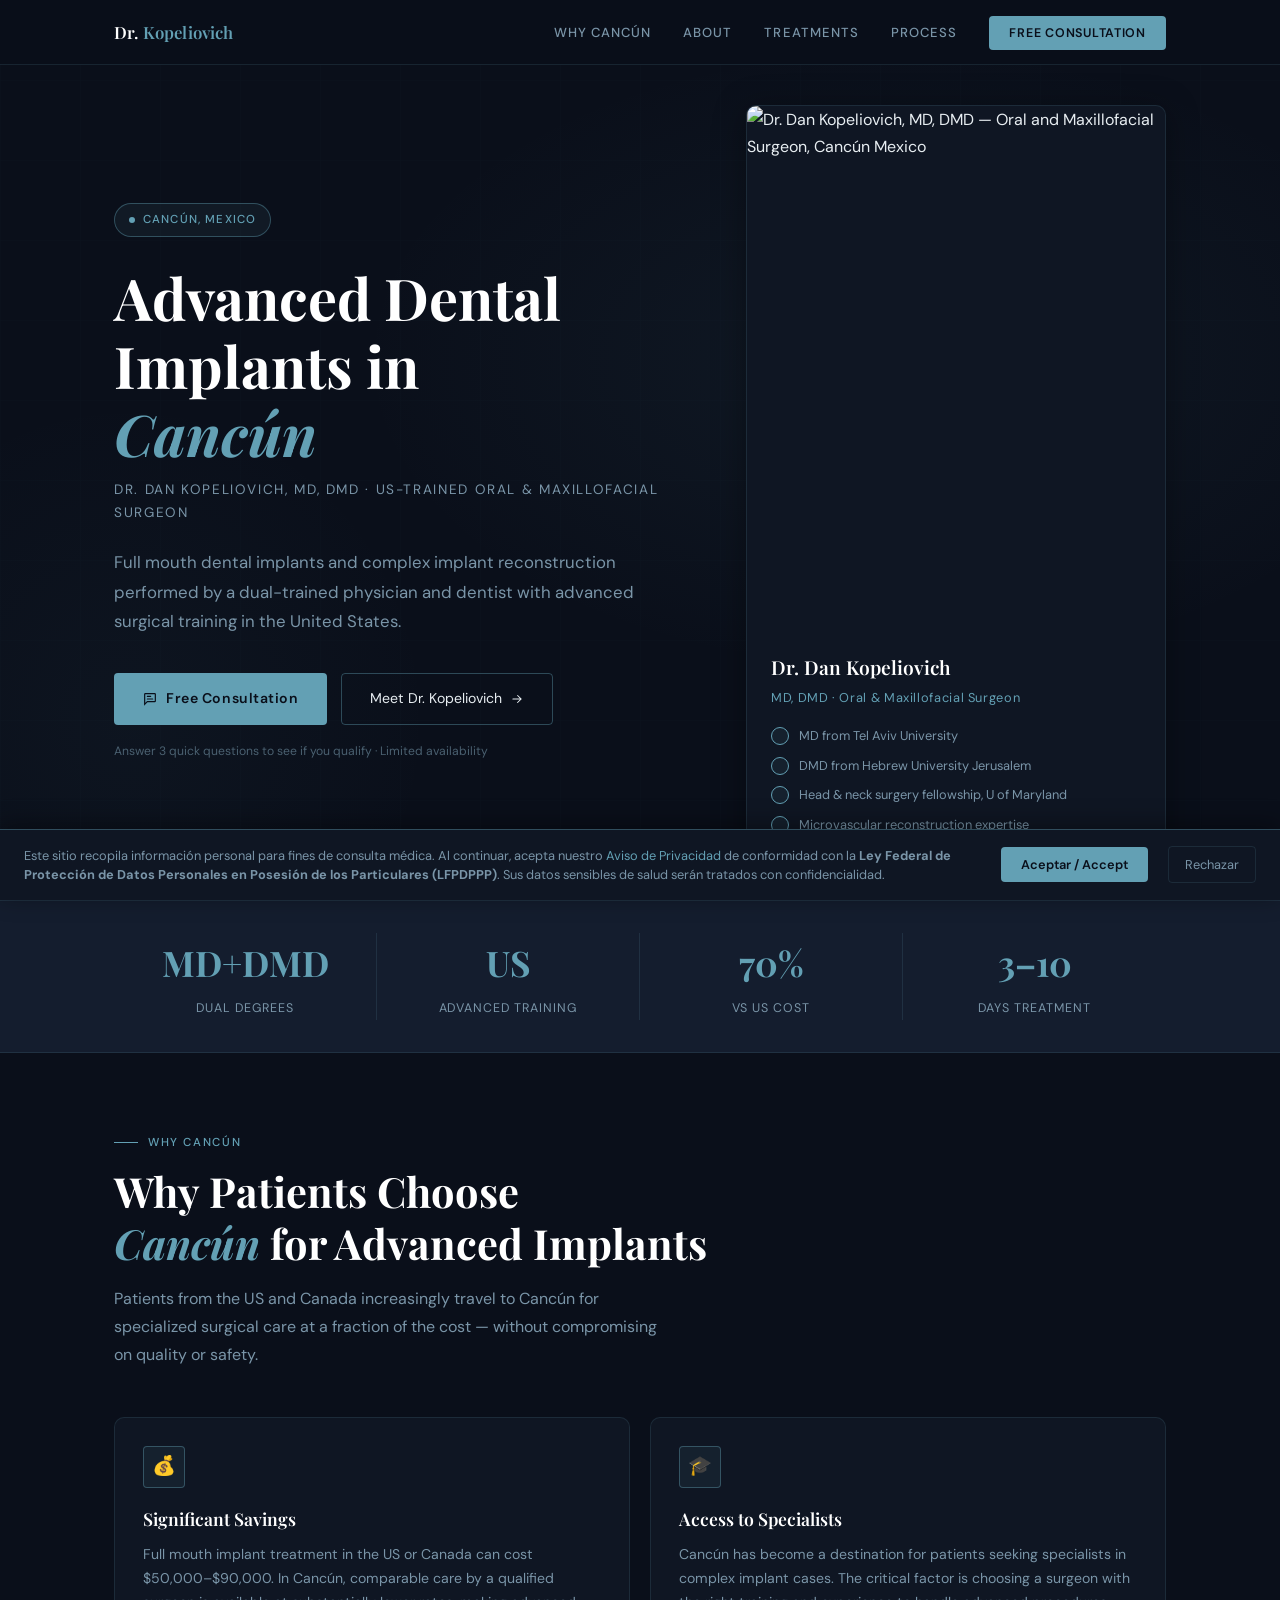
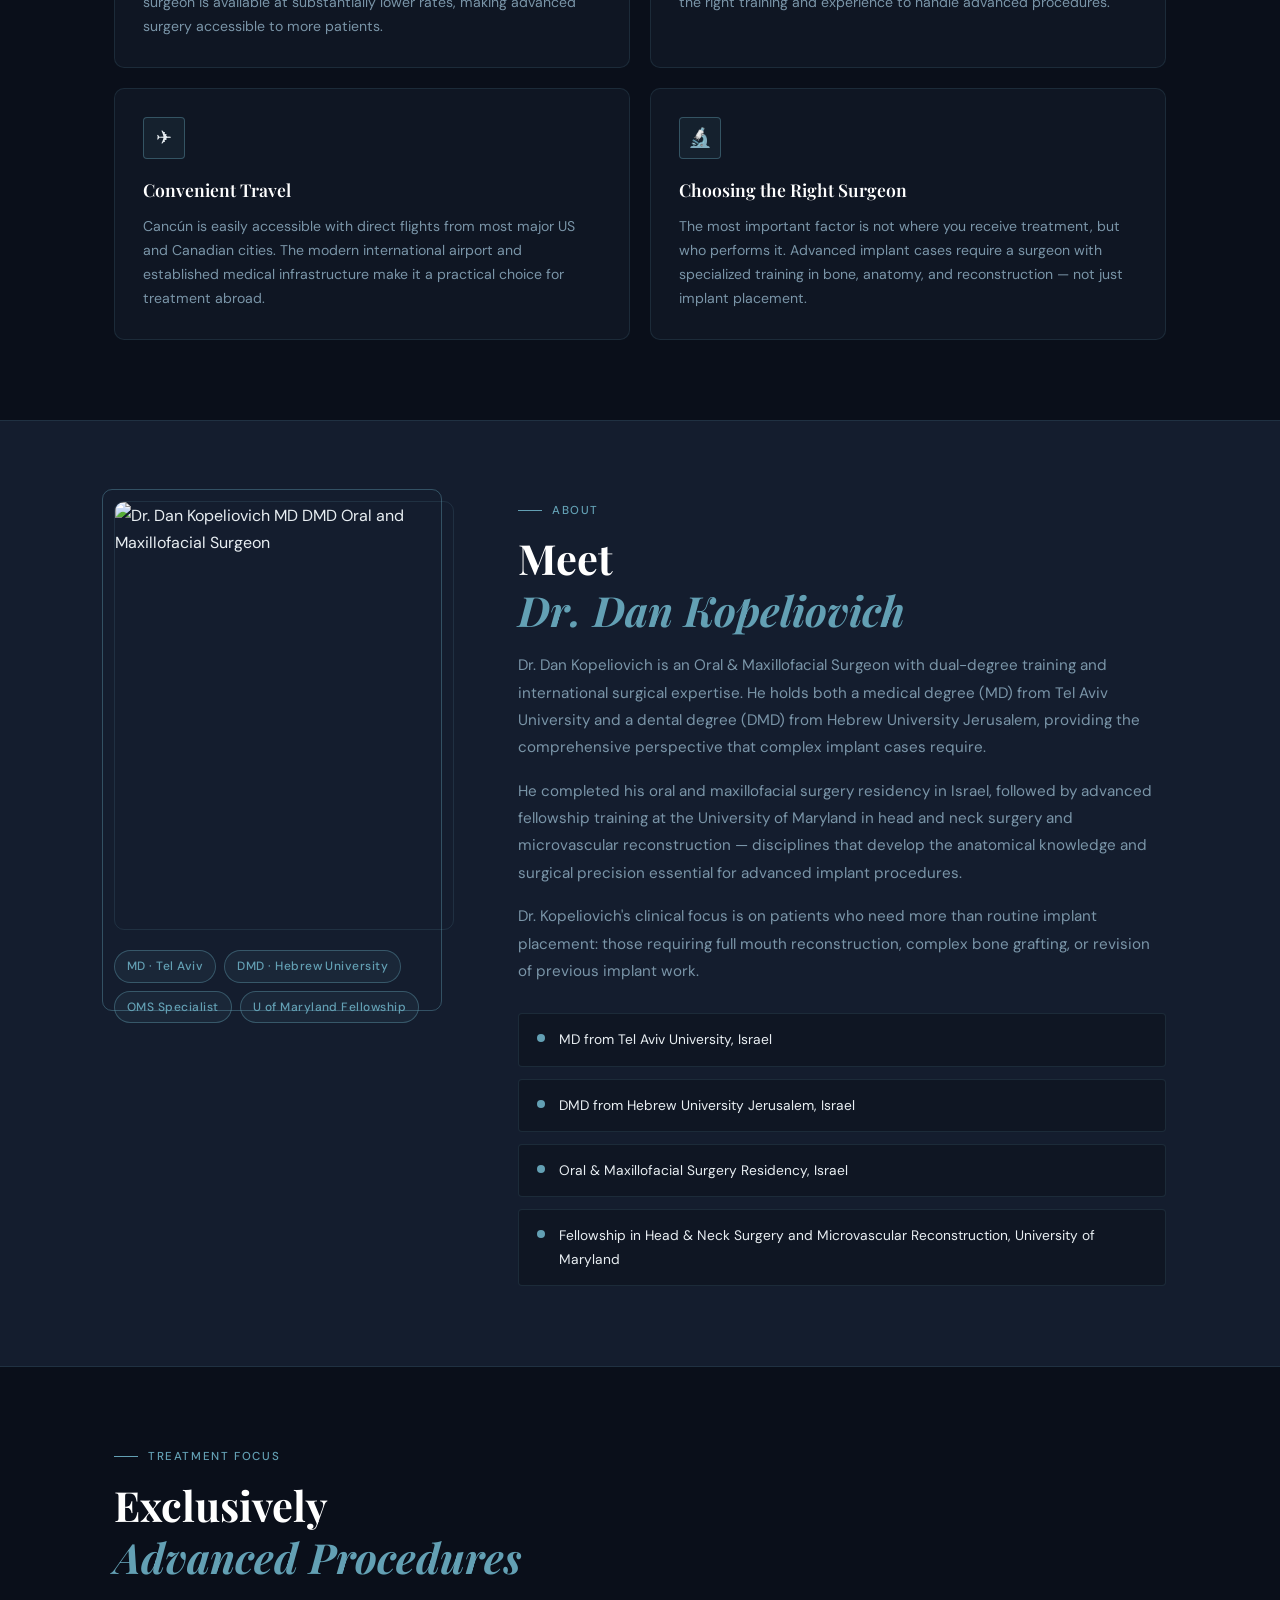
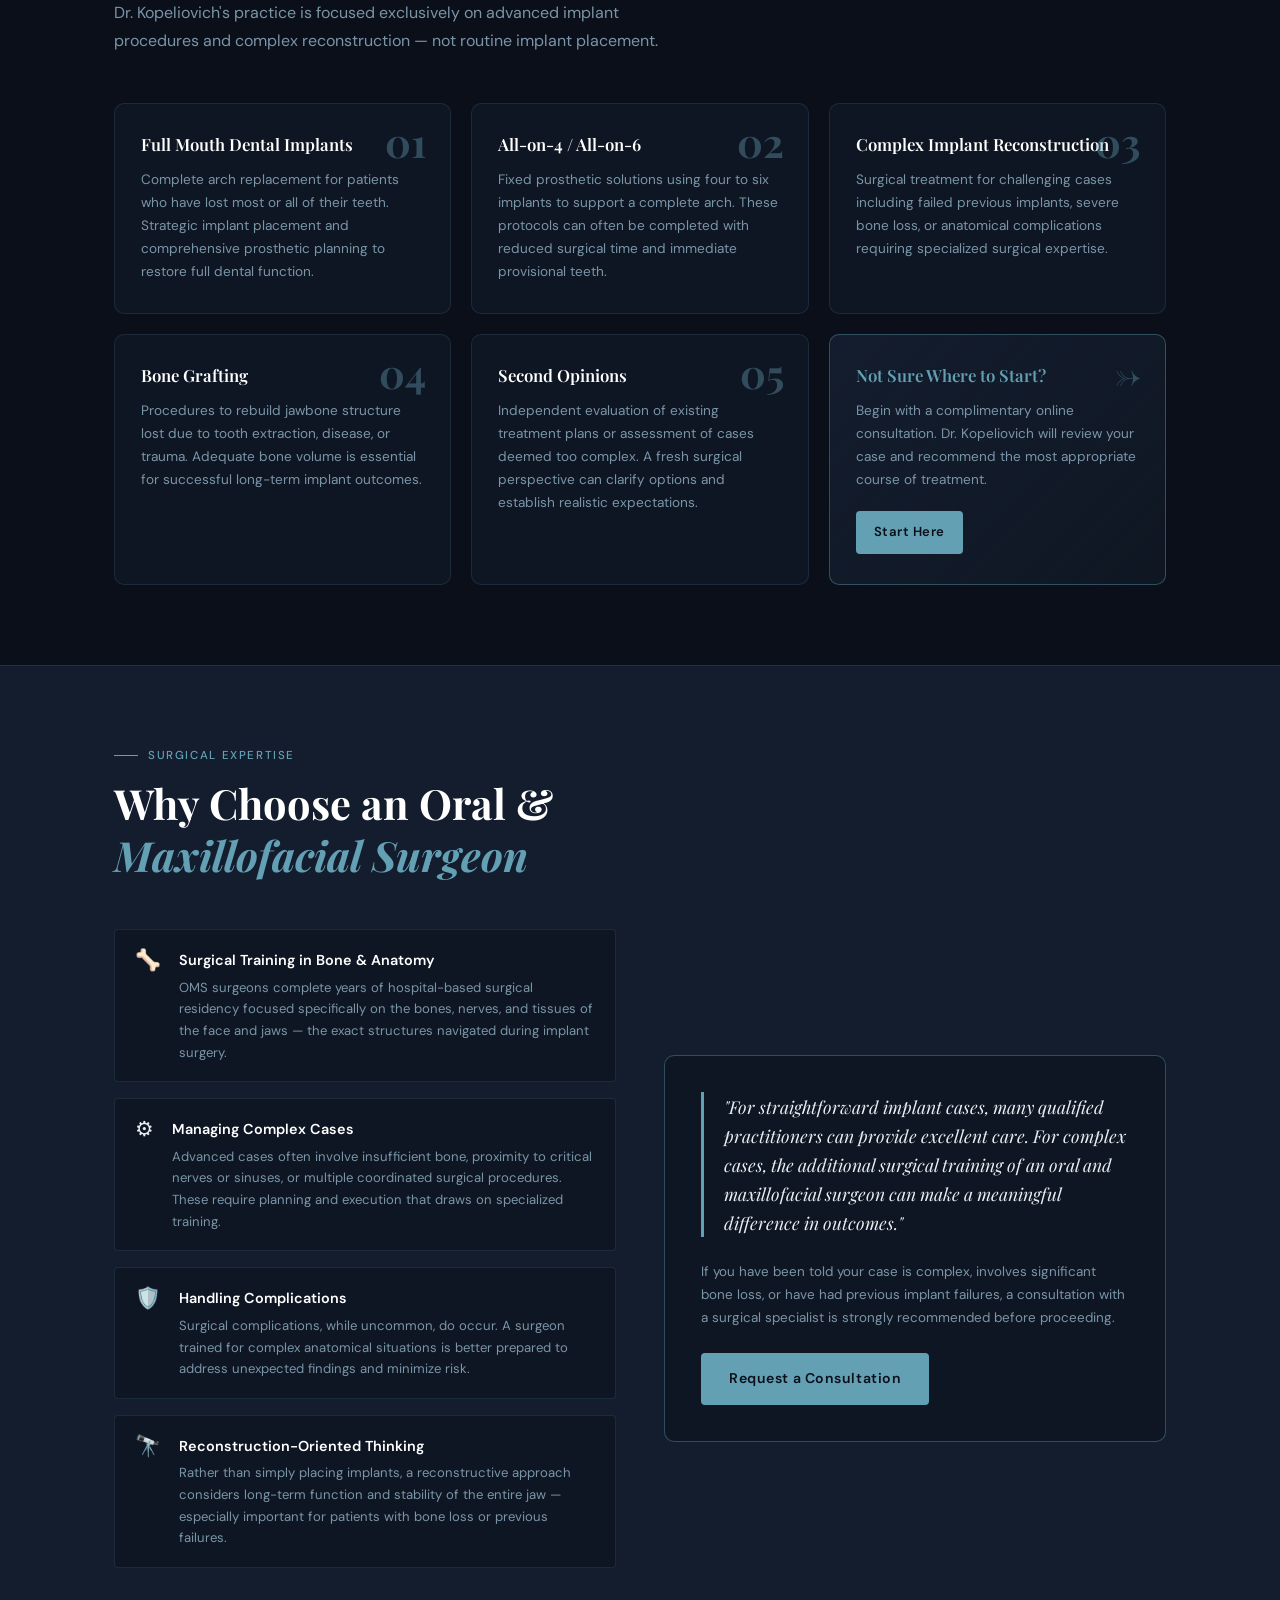
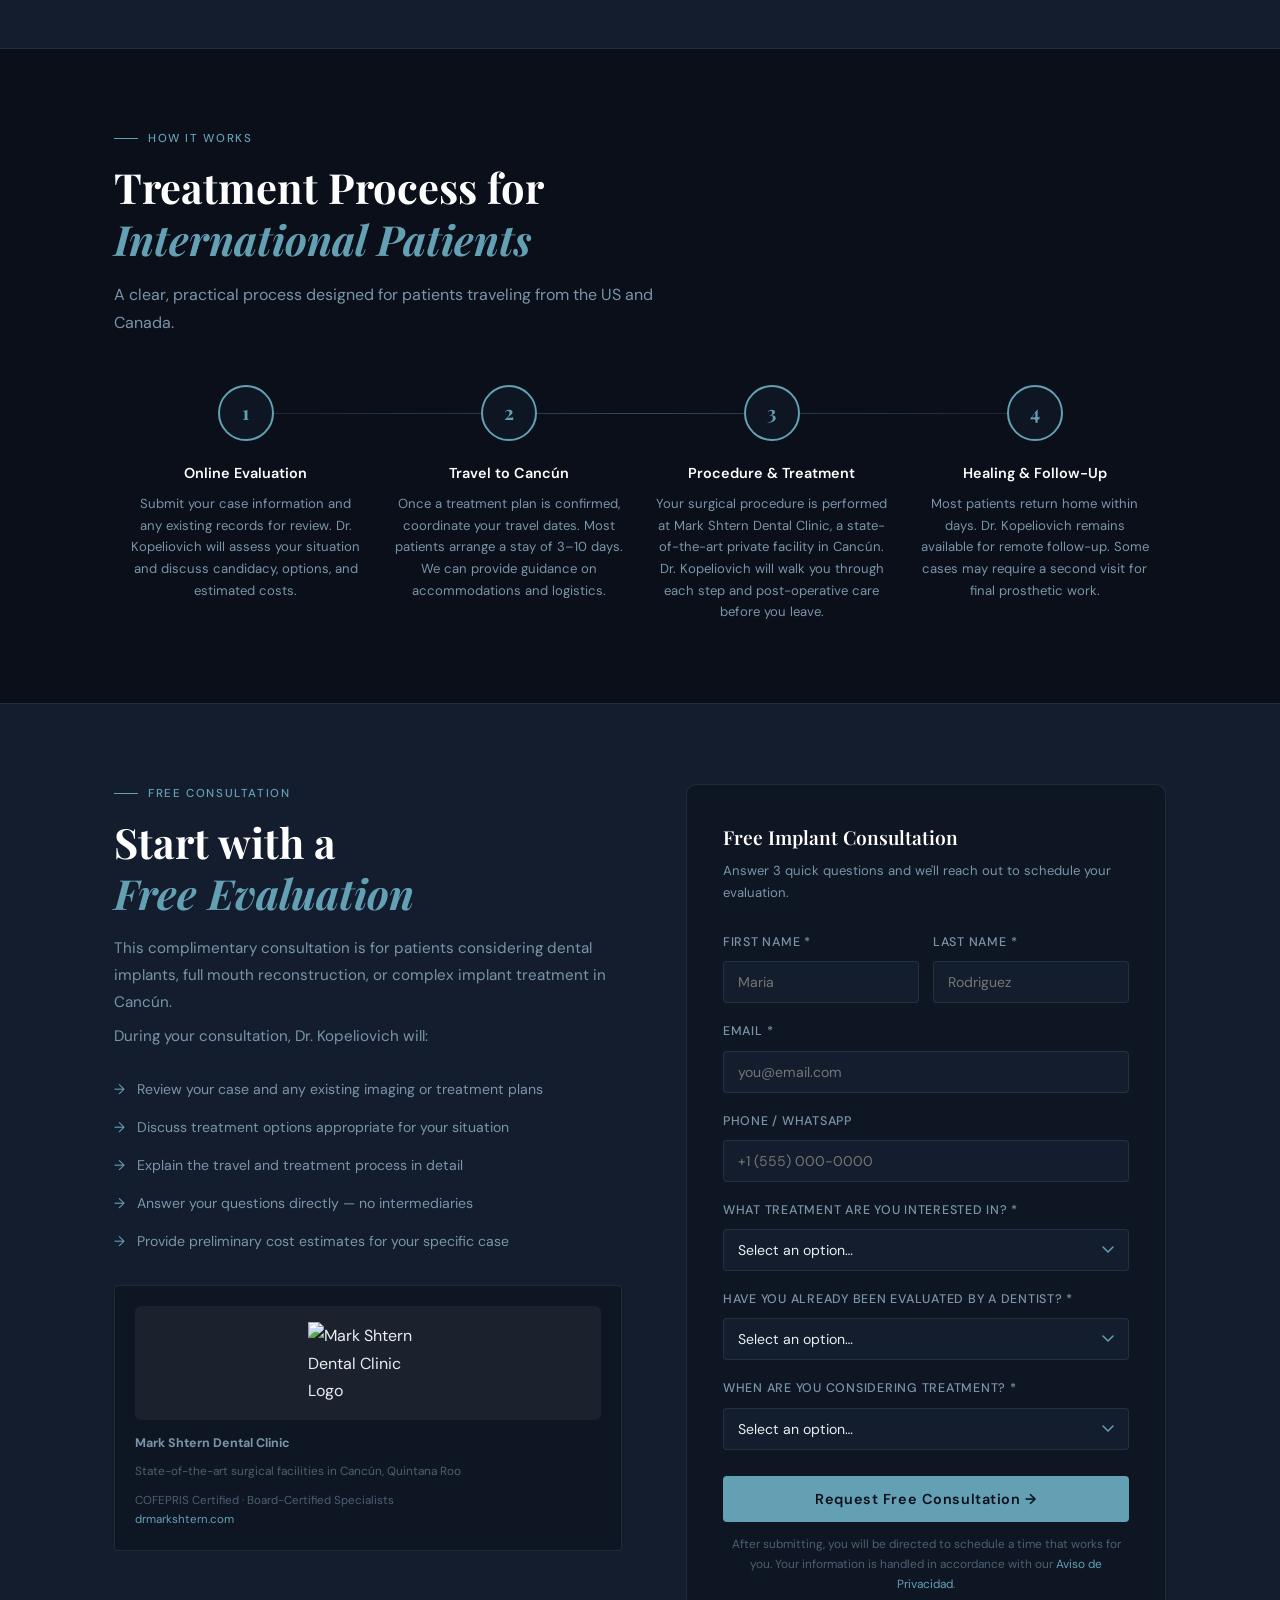
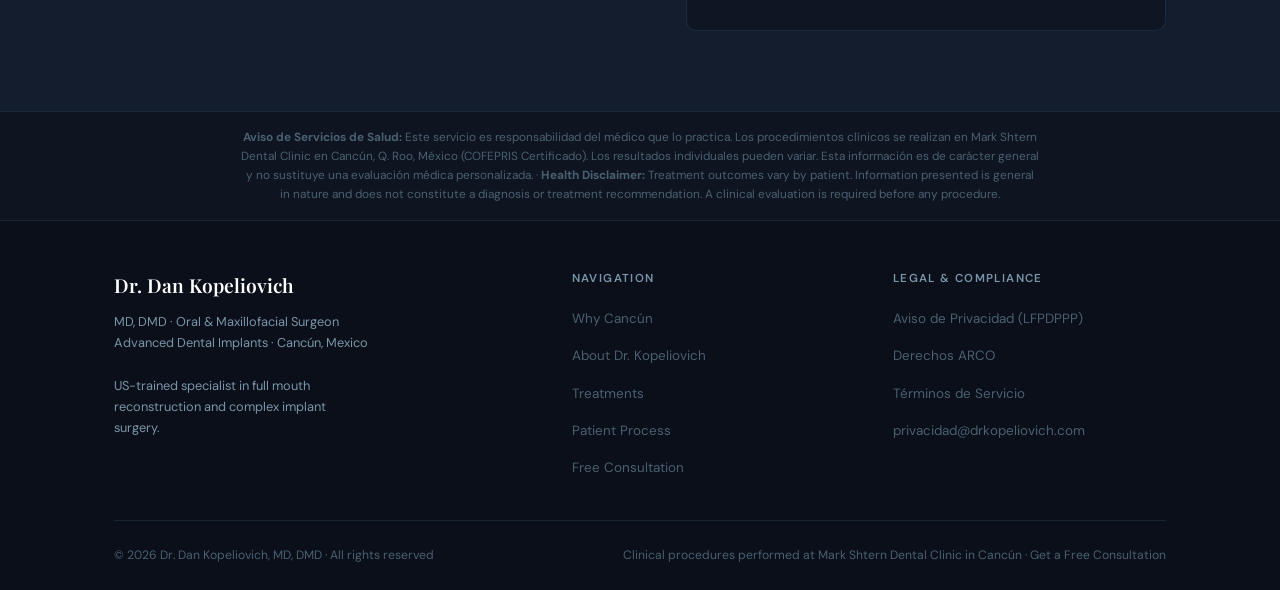
==== index.html @ e0e611ed "Fix Shtern Dental Clinic logo visibility - Add light background container behind logo (rgba white wi" ====
<!DOCTYPE html>
<html lang="en" dir="ltr">
<head>
  <meta charset="UTF-8">
  <meta name="viewport" content="width=device-width, initial-scale=1.0">
  <meta http-equiv="X-UA-Compatible" content="IE=edge">
  <meta http-equiv="X-Content-Type-Options" content="nosniff">
  <meta http-equiv="X-Frame-Options" content="SAMEORIGIN">
  <meta http-equiv="Referrer-Policy" content="strict-origin-when-cross-origin">
  <meta http-equiv="Permissions-Policy" content="geolocation=(), microphone=(), camera=()">
  <meta name="description" content="Dr. Dan Kopeliovich — US-trained Oral & Maxillofacial Surgeon specializing in advanced dental implants and full mouth reconstruction in Cancún, Mexico. MD, DMD.">
  <meta name="robots" content="index, follow">
  <link rel="canonical" href="https://kopidanny.github.io/drkopeliovich/">

  <!-- Open Graph -->
  <meta property="og:title" content="Advanced Dental Implants Cancún | Dr. Dan Kopeliovich MD, DMD">
  <meta property="og:description" content="Full mouth dental implants and complex implant reconstruction by a dual-trained US surgeon in Cancún.">
  <meta property="og:type" content="website">
  <meta property="og:url" content="https://kopidanny.github.io/drkopeliovich/">
  <meta property="og:image" content="https://kopidanny.github.io/drkopeliovich/images/dr-dan.jpg">
  <meta name="twitter:card" content="summary_large_image">

  <title>Dental Implants Cancún | Dr. Dan Kopeliovich — Oral & Maxillofacial Surgeon</title>

  <!-- Schema.org Physician Markup -->
  <script type="application/ld+json">
  {
    "@context": "https://schema.org",
    "@type": "Physician",
    "name": "Dr. Dan Kopeliovich",
    "description": "US-trained Oral & Maxillofacial Surgeon specializing in advanced dental implants and full mouth reconstruction in Cancún, Mexico.",
    "medicalSpecialty": "Oral and Maxillofacial Surgery",
    "hasCredential": [
      { "@type": "EducationalOccupationalCredential", "credentialCategory": "MD" },
      { "@type": "EducationalOccupationalCredential", "credentialCategory": "DMD" }
    ],
    "address": {
      "@type": "PostalAddress",
      "addressLocality": "Cancún",
      "addressRegion": "Quintana Roo",
      "addressCountry": "MX"
    },
    "url": "https://kopidanny.github.io/drkopeliovich/"
  }
  </script>

  <!-- Fonts: Playfair Display (display) + DM Sans (body) — distinct from mygeldflow -->
  <link rel="preconnect" href="https://fonts.googleapis.com">
  <link rel="preconnect" href="https://fonts.gstatic.com" crossorigin>
  <link href="https://fonts.googleapis.com/css2?family=Playfair+Display:ital,wght@0,400;0,600;0,700;1,400;1,600&family=DM+Sans:ital,opsz,wght@0,9..40,300;0,9..40,400;0,9..40,500;1,9..40,300&display=swap" rel="stylesheet">

  <style>
    /* ===== DESIGN TOKENS ===== */
    :root {
      --bg:         #0a0f1a;
      --bg-card:    #0f1623;
      --bg-panel:   #141d2e;
      --border:     rgba(99, 160, 180, 0.15);
      --border-hi:  rgba(99, 160, 180, 0.4);
      --accent:     #63a0b4;       /* teal-slate — distinct from gold/green */
      --accent2:    #a8d5e8;
      --accent-dim: rgba(99, 160, 180, 0.08);
      --text:       #e8eef2;
      --text-muted: #7a95a8;
      --text-dim:   #4a6070;
      --white:      #ffffff;
      --danger:     #c8705a;
      --font-display: 'Playfair Display', Georgia, serif;
      --font-body:    'DM Sans', system-ui, sans-serif;
      --radius:     4px;
      --radius-lg:  10px;
      --shadow:     0 4px 32px rgba(0,0,0,0.35);
      --shadow-card:0 2px 20px rgba(0,0,0,0.4);
    }

    /* ===== RESET ===== */
    *, *::before, *::after { box-sizing: border-box; margin: 0; padding: 0; }
    html { scroll-behavior: smooth; }
    body {
      background: var(--bg);
      color: var(--text);
      font-family: var(--font-body);
      font-size: 16px;
      line-height: 1.7;
      -webkit-font-smoothing: antialiased;
      overflow-x: hidden;
    }
    img { max-width: 100%; height: auto; display: block; }
    a { color: var(--accent); text-decoration: none; transition: color .2s; }
    a:hover { color: var(--accent2); }

    /* ===== LAYOUT ===== */
    .container { max-width: 1100px; margin: 0 auto; padding: 0 24px; }
    .section { padding: 80px 0; }
    .section-sm { padding: 56px 0; }

    /* ===== NAV ===== */
    #nav {
      position: fixed; top: 0; left: 0; right: 0; z-index: 100;
      background: rgba(10, 15, 26, 0.92);
      backdrop-filter: blur(16px);
      border-bottom: 1px solid var(--border);
      transition: background .3s;
    }
    .nav-inner {
      display: flex; align-items: center; justify-content: space-between;
      height: 64px; max-width: 1100px; margin: 0 auto; padding: 0 24px;
    }
    .nav-logo {
      font-family: var(--font-display);
      font-size: 1.05rem;
      font-weight: 600;
      color: var(--white);
      letter-spacing: 0.01em;
    }
    .nav-logo span { color: var(--accent); }
    .nav-links { display: flex; gap: 32px; list-style: none; }
    .nav-links a {
      font-size: 0.82rem;
      font-weight: 500;
      letter-spacing: 0.08em;
      text-transform: uppercase;
      color: var(--text-muted);
      transition: color .2s;
    }
    .nav-links a:hover { color: var(--accent2); }
    .nav-cta {
      background: var(--accent);
      color: var(--bg) !important;
      padding: 9px 20px;
      border-radius: var(--radius);
      font-weight: 600 !important;
      font-size: 0.78rem !important;
      letter-spacing: 0.06em !important;
      transition: background .2s, transform .15s !important;
    }
    .nav-cta:hover { background: var(--accent2) !important; transform: translateY(-1px); }
    .hamburger { display: none; flex-direction: column; gap: 5px; cursor: pointer; padding: 4px; }
    .hamburger span { width: 22px; height: 1.5px; background: var(--text); transition: all .3s; }
    .mobile-menu {
      display: none; position: fixed; top: 64px; left: 0; right: 0;
      background: var(--bg-card); border-bottom: 1px solid var(--border);
      padding: 20px 24px; z-index: 99;
    }
    .mobile-menu.open { display: block; }
    .mobile-menu ul { list-style: none; display: flex; flex-direction: column; gap: 16px; }
    .mobile-menu a { font-size: 0.9rem; color: var(--text); }

    /* ===== HERO ===== */
    #hero {
      min-height: 100vh;
      display: flex; flex-direction: column; justify-content: center;
      padding-top: 64px;
      position: relative;
      overflow: hidden;
    }
    .hero-bg {
      position: absolute; inset: 0;
      background:
        radial-gradient(ellipse 60% 50% at 70% 40%, rgba(99,160,180,0.07) 0%, transparent 70%),
        radial-gradient(ellipse 40% 60% at 10% 80%, rgba(99,160,180,0.04) 0%, transparent 60%);
    }
    .hero-grid {
      position: absolute; inset: 0; opacity: 0.03;
      background-image:
        linear-gradient(var(--border-hi) 1px, transparent 1px),
        linear-gradient(90deg, var(--border-hi) 1px, transparent 1px);
      background-size: 80px 80px;
    }
    .hero-inner {
      position: relative; z-index: 1;
      display: grid; grid-template-columns: 1fr 420px; gap: 64px; align-items: center;
      max-width: 1100px; margin: 0 auto; padding: 0 24px;
    }
    .hero-badge {
      display: inline-flex; align-items: center; gap: 8px;
      background: var(--accent-dim); border: 1px solid var(--border-hi);
      color: var(--accent); padding: 6px 14px; border-radius: 20px;
      font-size: 0.72rem; font-weight: 500; letter-spacing: 0.1em; text-transform: uppercase;
      margin-bottom: 28px;
      animation: fadeUp .6s ease both;
    }
    .hero-badge::before { content: ''; width: 6px; height: 6px; border-radius: 50%; background: var(--accent); }
    .hero-h1 {
      font-family: var(--font-display);
      font-size: clamp(2.4rem, 5vw, 3.6rem);
      font-weight: 700;
      line-height: 1.18;
      color: var(--white);
      margin-bottom: 10px;
      animation: fadeUp .6s .1s ease both;
    }
    .hero-h1 em { font-style: italic; color: var(--accent); }
    .hero-byline {
      font-size: 0.85rem; letter-spacing: 0.12em; text-transform: uppercase;
      color: var(--text-muted); margin-bottom: 24px;
      animation: fadeUp .6s .15s ease both;
    }
    .hero-lead {
      font-size: 1.05rem; color: var(--text-muted); line-height: 1.75;
      max-width: 520px; margin-bottom: 36px;
      animation: fadeUp .6s .2s ease both;
    }
    .hero-actions { display: flex; gap: 14px; flex-wrap: wrap; animation: fadeUp .6s .25s ease both; }
    .btn-primary {
      background: var(--accent); color: var(--bg);
      padding: 14px 28px; border-radius: var(--radius);
      font-weight: 600; font-size: 0.88rem; letter-spacing: 0.04em;
      border: none; cursor: pointer;
      transition: background .2s, transform .15s, box-shadow .2s;
      display: inline-flex; align-items: center; gap: 8px;
    }
    .btn-primary:hover { background: var(--accent2); transform: translateY(-2px); box-shadow: 0 8px 24px rgba(99,160,180,0.3); color: var(--bg); }
    .btn-ghost {
      background: transparent; color: var(--text);
      padding: 13px 28px; border-radius: var(--radius);
      font-weight: 400; font-size: 0.88rem;
      border: 1px solid var(--border-hi); cursor: pointer;
      transition: border-color .2s, color .2s, transform .15s;
      display: inline-flex; align-items: center; gap: 8px;
    }
    .btn-ghost:hover { border-color: var(--accent); color: var(--accent); transform: translateY(-2px); }
    .hero-note {
      margin-top: 16px; font-size: 0.76rem; color: var(--text-dim);
      animation: fadeUp .6s .3s ease both;
    }
    .hero-card {
      background: var(--bg-card);
      border: 1px solid var(--border);
      border-radius: var(--radius-lg);
      overflow: hidden;
      animation: fadeUp .7s .2s ease both;
      box-shadow: var(--shadow);
    }
    .hero-card img {
      width: 100%; aspect-ratio: 4/5; object-fit: cover; object-position: center top;
    }
    .hero-card-body { padding: 22px 24px; }
    .hero-card-name {
      font-family: var(--font-display);
      font-size: 1.2rem; font-weight: 600; color: var(--white); margin-bottom: 4px;
    }
    .hero-card-title { font-size: 0.8rem; color: var(--accent); letter-spacing: 0.05em; margin-bottom: 16px; }
    .credential-list { display: flex; flex-direction: column; gap: 8px; }
    .cred-item {
      display: flex; align-items: center; gap: 10px;
      font-size: 0.8rem; color: var(--text-muted);
    }
    .cred-item::before {
      content: '';
      width: 18px; height: 18px; flex-shrink: 0;
      border-radius: 50%; border: 1.5px solid var(--accent);
      background: var(--accent-dim);
    }

    /* ===== STATS STRIP ===== */
    .stats-strip {
      background: var(--bg-panel);
      border-top: 1px solid var(--border);
      border-bottom: 1px solid var(--border);
      padding: 32px 0;
    }
    .stats-grid { display: grid; grid-template-columns: repeat(4, 1fr); gap: 0; }
    .stat-item {
      text-align: center; padding: 0 20px;
      border-right: 1px solid var(--border);
    }
    .stat-item:last-child { border-right: none; }
    .stat-num {
      font-family: var(--font-display);
      font-size: 2.2rem; font-weight: 700; color: var(--accent); display: block;
    }
    .stat-label { font-size: 0.78rem; color: var(--text-muted); text-transform: uppercase; letter-spacing: 0.08em; }

    /* ===== SECTION HEADINGS ===== */
    .section-label {
      font-size: 0.72rem; font-weight: 500; letter-spacing: 0.14em; text-transform: uppercase;
      color: var(--accent); margin-bottom: 12px;
      display: flex; align-items: center; gap: 10px;
    }
    .section-label::before { content: ''; width: 24px; height: 1px; background: var(--accent); }
    .section-h2 {
      font-family: var(--font-display);
      font-size: clamp(1.8rem, 3.5vw, 2.6rem);
      font-weight: 700; color: var(--white);
      line-height: 1.25; margin-bottom: 16px;
    }
    .section-h2 em { font-style: italic; color: var(--accent); }
    .section-lead { font-size: 1rem; color: var(--text-muted); max-width: 560px; line-height: 1.75; }

    /* ===== WHY CANCUN ===== */
    #why-cancun { background: var(--bg); }
    .why-grid { display: grid; grid-template-columns: 1fr 1fr; gap: 20px; margin-top: 48px; }
    .why-card {
      background: var(--bg-card); border: 1px solid var(--border);
      border-radius: var(--radius-lg); padding: 28px;
      transition: border-color .2s, transform .2s;
    }
    .why-card:hover { border-color: var(--border-hi); transform: translateY(-3px); }
    .why-card-icon {
      width: 42px; height: 42px; background: var(--accent-dim);
      border: 1px solid var(--border-hi); border-radius: var(--radius);
      display: flex; align-items: center; justify-content: center;
      margin-bottom: 16px; font-size: 1.2rem;
    }
    .why-card h3 {
      font-family: var(--font-display); font-size: 1.1rem; font-weight: 600;
      color: var(--white); margin-bottom: 10px;
    }
    .why-card p { font-size: 0.88rem; color: var(--text-muted); line-height: 1.7; }

    /* ===== ABOUT ===== */
    #about { background: var(--bg-panel); border-top: 1px solid var(--border); border-bottom: 1px solid var(--border); }
    .about-grid { display: grid; grid-template-columns: 340px 1fr; gap: 64px; align-items: start; }
    .about-img-wrap {
      position: relative;
    }
    .about-img-wrap img {
      width: 100%; border-radius: var(--radius-lg);
      border: 1px solid var(--border);
    }
    .about-img-accent {
      position: absolute; top: -12px; left: -12px; right: 12px; bottom: 12px;
      border: 1px solid var(--border-hi); border-radius: var(--radius-lg);
      pointer-events: none;
    }
    .credential-tags { display: flex; flex-wrap: wrap; gap: 8px; margin-top: 20px; }
    .tag {
      background: var(--accent-dim); border: 1px solid var(--border-hi);
      color: var(--accent); padding: 5px 12px; border-radius: 20px;
      font-size: 0.75rem; font-weight: 500; letter-spacing: 0.04em;
    }
    .about-text p { font-size: 0.95rem; color: var(--text-muted); line-height: 1.8; margin-bottom: 16px; }
    .training-list { margin-top: 28px; display: flex; flex-direction: column; gap: 12px; }
    .training-item {
      display: flex; align-items: flex-start; gap: 14px;
      padding: 14px 18px; background: var(--bg-card);
      border: 1px solid var(--border); border-radius: var(--radius);
    }
    .training-dot {
      width: 8px; height: 8px; border-radius: 50%; background: var(--accent);
      flex-shrink: 0; margin-top: 6px;
    }
    .training-item span { font-size: 0.86rem; color: var(--text); }

    /* ===== TREATMENTS ===== */
    #treatments { background: var(--bg); }
    .treatments-grid { display: grid; grid-template-columns: repeat(3, 1fr); gap: 20px; margin-top: 48px; }
    .treatment-card {
      background: var(--bg-card); border: 1px solid var(--border);
      border-radius: var(--radius-lg); padding: 30px 26px;
      transition: border-color .25s, box-shadow .25s, transform .25s;
      position: relative; overflow: hidden;
    }
    .treatment-card::before {
      content: '';
      position: absolute; top: 0; left: 0; right: 0; height: 2px;
      background: linear-gradient(90deg, transparent, var(--accent), transparent);
      opacity: 0; transition: opacity .25s;
    }
    .treatment-card:hover { border-color: var(--border-hi); box-shadow: var(--shadow-card); transform: translateY(-4px); }
    .treatment-card:hover::before { opacity: 1; }
    .tc-num {
      font-family: var(--font-display); font-size: 2.5rem; font-weight: 700;
      color: var(--border-hi); position: absolute; top: 18px; right: 24px;
      line-height: 1;
    }
    .tc-title {
      font-family: var(--font-display); font-size: 1.05rem; font-weight: 600;
      color: var(--white); margin-bottom: 12px; line-height: 1.3;
    }
    .tc-body { font-size: 0.85rem; color: var(--text-muted); line-height: 1.7; }

    /* ===== WHY OMS ===== */
    #why-oms { background: var(--bg-panel); border-top: 1px solid var(--border); border-bottom: 1px solid var(--border); }
    .oms-grid { display: grid; grid-template-columns: 1fr 1fr; gap: 48px; align-items: center; margin-top: 48px; }
    .oms-list { display: flex; flex-direction: column; gap: 16px; }
    .oms-item {
      display: flex; gap: 18px; align-items: flex-start;
      padding: 18px 20px; background: var(--bg-card);
      border: 1px solid var(--border); border-radius: var(--radius);
    }
    .oms-icon { font-size: 1.3rem; flex-shrink: 0; line-height: 1; margin-top: 2px; }
    .oms-item h4 { font-size: 0.9rem; font-weight: 600; color: var(--white); margin-bottom: 4px; }
    .oms-item p { font-size: 0.82rem; color: var(--text-muted); line-height: 1.65; }
    .oms-callout {
      background: var(--bg-card); border: 1px solid var(--border-hi);
      border-radius: var(--radius-lg); padding: 36px;
    }
    .oms-callout blockquote {
      font-family: var(--font-display); font-style: italic;
      font-size: 1.1rem; color: var(--text); line-height: 1.65;
      border-left: 3px solid var(--accent); padding-left: 20px;
    }

    /* ===== PROCESS ===== */
    #process { background: var(--bg); }
    .process-steps { margin-top: 48px; display: grid; grid-template-columns: repeat(4, 1fr); gap: 0; position: relative; }
    .process-steps::before {
      content: '';
      position: absolute; top: 28px; left: 10%; right: 10%;
      height: 1px; background: linear-gradient(90deg, var(--border), var(--border-hi), var(--border));
    }
    .process-step { display: flex; flex-direction: column; align-items: center; text-align: center; padding: 0 16px; }
    .step-circle {
      width: 56px; height: 56px; border-radius: 50%;
      background: var(--bg-card); border: 2px solid var(--accent);
      display: flex; align-items: center; justify-content: center;
      font-family: var(--font-display); font-size: 1.2rem; font-weight: 700;
      color: var(--accent); margin-bottom: 20px; position: relative; z-index: 1;
      transition: background .25s;
    }
    .process-step:hover .step-circle { background: var(--accent-dim); }
    .step-title { font-size: 0.9rem; font-weight: 600; color: var(--white); margin-bottom: 8px; }
    .step-body { font-size: 0.82rem; color: var(--text-muted); line-height: 1.65; }

    /* ===== CONSULTATION FORM ===== */
    #consultation { background: var(--bg-panel); border-top: 1px solid var(--border); }
    .consult-grid { display: grid; grid-template-columns: 1fr 480px; gap: 64px; align-items: start; }
    .consult-info ul { list-style: none; margin-top: 28px; display: flex; flex-direction: column; gap: 14px; }
    .consult-info li {
      display: flex; gap: 12px; align-items: flex-start;
      font-size: 0.88rem; color: var(--text-muted);
    }
    .consult-info li::before { content: '→'; color: var(--accent); flex-shrink: 0; }
    .form-card {
      background: var(--bg-card); border: 1px solid var(--border);
      border-radius: var(--radius-lg); padding: 36px;
    }
    .form-title {
      font-family: var(--font-display); font-size: 1.2rem; font-weight: 600;
      color: var(--white); margin-bottom: 6px;
    }
    .form-sub { font-size: 0.82rem; color: var(--text-muted); margin-bottom: 28px; }
    .form-group { margin-bottom: 18px; }
    .form-group label {
      display: block; font-size: 0.78rem; font-weight: 500;
      letter-spacing: 0.06em; text-transform: uppercase;
      color: var(--text-muted); margin-bottom: 8px;
    }
    .form-group select,
    .form-group input,
    .form-group textarea {
      width: 100%;
      background: var(--bg-panel); border: 1px solid var(--border);
      border-radius: var(--radius); color: var(--text);
      padding: 11px 14px; font-family: var(--font-body); font-size: 0.88rem;
      transition: border-color .2s, background .2s;
      appearance: none; -webkit-appearance: none;
    }
    .form-group select:focus,
    .form-group input:focus,
    .form-group textarea:focus {
      outline: none; border-color: var(--accent); background: rgba(99,160,180,0.05);
    }
    .form-group select { background-image: url("data:image/svg+xml,%3Csvg xmlns='http://www.w3.org/2000/svg' width='12' height='8' fill='none'%3E%3Cpath d='M1 1l5 5 5-5' stroke='%2363a0b4' stroke-width='1.5' stroke-linecap='round'/%3E%3C/svg%3E"); background-repeat: no-repeat; background-position: right 14px center; padding-right: 36px; }
    .form-row { display: grid; grid-template-columns: 1fr 1fr; gap: 14px; }
    .form-submit {
      width: 100%; background: var(--accent); color: var(--bg);
      border: none; border-radius: var(--radius);
      padding: 14px; font-family: var(--font-body);
      font-weight: 600; font-size: 0.9rem; letter-spacing: 0.04em;
      cursor: pointer; transition: background .2s, transform .15s;
      margin-top: 8px;
    }
    .form-submit:hover { background: var(--accent2); transform: translateY(-2px); }
    .form-note { font-size: 0.74rem; color: var(--text-dim); text-align: center; margin-top: 12px; }
    .form-success {
      display: none; text-align: center; padding: 24px;
      color: var(--accent); font-size: 0.9rem;
    }

    /* ===== FOOTER ===== */
    footer {
      background: var(--bg); border-top: 1px solid var(--border);
      padding: 48px 0 24px;
    }
    .footer-grid {
      display: grid; grid-template-columns: 1.5fr 1fr 1fr; gap: 48px;
      margin-bottom: 40px;
    }
    .footer-brand-name {
      font-family: var(--font-display); font-size: 1.2rem;
      font-weight: 600; color: var(--white); margin-bottom: 10px;
    }
    .footer-brand-sub { font-size: 0.8rem; color: var(--text-muted); line-height: 1.65; max-width: 260px; }
    .footer-col h4 {
      font-size: 0.72rem; font-weight: 600; letter-spacing: 0.12em;
      text-transform: uppercase; color: var(--text-muted);
      margin-bottom: 16px;
    }
    .footer-col ul { list-style: none; display: flex; flex-direction: column; gap: 10px; }
    .footer-col li a { font-size: 0.84rem; color: var(--text-dim); transition: color .2s; }
    .footer-col li a:hover { color: var(--accent); }
    .footer-bottom {
      border-top: 1px solid var(--border); padding-top: 24px;
      display: flex; justify-content: space-between; align-items: center;
      flex-wrap: wrap; gap: 12px;
    }
    .footer-bottom p { font-size: 0.76rem; color: var(--text-dim); }
    .footer-bottom a { color: var(--text-dim); }
    .footer-bottom a:hover { color: var(--accent); }

    /* ===== PRIVACY NOTICE (AVISO DE PRIVACIDAD — LFPDPPP COMPLIANCE) ===== */
    .privacy-banner {
      position: fixed; bottom: 0; left: 0; right: 0; z-index: 200;
      background: var(--bg-card); border-top: 1px solid var(--border-hi);
      padding: 16px 24px;
      display: flex; align-items: center; gap: 20px; flex-wrap: wrap;
      box-shadow: 0 -4px 24px rgba(0,0,0,0.4);
    }
    .privacy-banner p { font-size: 0.8rem; color: var(--text-muted); flex: 1; min-width: 240px; line-height: 1.5; }
    .privacy-banner a { color: var(--accent); }
    .pb-accept {
      background: var(--accent); color: var(--bg);
      padding: 9px 20px; border-radius: var(--radius);
      border: none; cursor: pointer;
      font-family: var(--font-body); font-weight: 600; font-size: 0.8rem;
      transition: background .2s; white-space: nowrap;
    }
    .pb-accept:hover { background: var(--accent2); }
    .pb-decline {
      background: transparent; color: var(--text-muted);
      padding: 9px 16px; border-radius: var(--radius);
      border: 1px solid var(--border); cursor: pointer;
      font-family: var(--font-body); font-size: 0.8rem;
      transition: border-color .2s; white-space: nowrap;
    }
    .pb-decline:hover { border-color: var(--border-hi); }

    /* ===== HEALTH DISCLAIMER (NOM/SSA COMPLIANCE) ===== */
    .health-disclaimer {
      background: rgba(99,160,180,0.04); border-top: 1px solid var(--border);
      padding: 16px 24px; text-align: center;
    }
    .health-disclaimer p {
      font-size: 0.74rem; color: var(--text-dim); line-height: 1.6; max-width: 800px; margin: 0 auto;
    }

    /* ===== ANIMATIONS ===== */
    @keyframes fadeUp {
      from { opacity: 0; transform: translateY(20px); }
      to   { opacity: 1; transform: translateY(0); }
    }
    .reveal { opacity: 0; transform: translateY(24px); transition: opacity .6s ease, transform .6s ease; }
    .reveal.visible { opacity: 1; transform: translateY(0); }

    /* ===== RESPONSIVE ===== */
    @media (max-width: 900px) {
      .hero-inner { grid-template-columns: 1fr; }
      .hero-card { max-width: 360px; }
      .about-grid { grid-template-columns: 1fr; }
      .about-img-wrap { max-width: 300px; }
      .treatments-grid { grid-template-columns: 1fr 1fr; }
      .consult-grid { grid-template-columns: 1fr; }
      .footer-grid { grid-template-columns: 1fr 1fr; }
      .oms-grid { grid-template-columns: 1fr; }
    }
    @media (max-width: 680px) {
      .nav-links { display: none; }
      .hamburger { display: flex; }
      .why-grid { grid-template-columns: 1fr; }
      .treatments-grid { grid-template-columns: 1fr; }
      .stats-grid { grid-template-columns: 1fr 1fr; }
      .stat-item:nth-child(2) { border-right: none; }
      .stat-item:nth-child(3) { border-right: 1px solid var(--border); border-top: 1px solid var(--border); }
      .stat-item:nth-child(4) { border-top: 1px solid var(--border); }
      .process-steps { grid-template-columns: 1fr 1fr; }
      .process-steps::before { display: none; }
      .footer-grid { grid-template-columns: 1fr; }
      .form-row { grid-template-columns: 1fr; }
    }
  </style>
</head>
<body>

<!-- ===== NAV ===== -->
<nav id="nav" role="navigation" aria-label="Main navigation">
  <div class="nav-inner">
    <a href="#" class="nav-logo" aria-label="Dr. Dan Kopeliovich — Home">Dr. <span>Kopeliovich</span></a>
    <ul class="nav-links">
      <li><a href="#why-cancun">Why Cancún</a></li>
      <li><a href="#about">About</a></li>
      <li><a href="#treatments">Treatments</a></li>
      <li><a href="#process">Process</a></li>
      <li><a href="#consultation" class="nav-cta">Free Consultation</a></li>
    </ul>
    <div class="hamburger" id="hamburger" aria-label="Open menu" aria-expanded="false" role="button" tabindex="0">
      <span></span><span></span><span></span>
    </div>
  </div>
</nav>

<!-- Mobile menu -->
<div class="mobile-menu" id="mobileMenu" aria-hidden="true">
  <ul>
    <li><a href="#why-cancun">Why Cancún</a></li>
    <li><a href="#about">About</a></li>
    <li><a href="#treatments">Treatments</a></li>
    <li><a href="#process">Process</a></li>
    <li><a href="#consultation" class="btn-primary" style="padding:10px 20px;border-radius:4px;font-size:.85rem">Free Consultation</a></li>
  </ul>
</div>

<!-- ===== HERO ===== -->
<section id="hero" aria-labelledby="hero-h1">
  <div class="hero-bg" aria-hidden="true"></div>
  <div class="hero-grid" aria-hidden="true"></div>
  <div class="hero-inner">
    <div class="hero-content">
      <div class="hero-badge" aria-label="Location">Cancún, Mexico</div>
      <h1 class="hero-h1" id="hero-h1">
        Advanced Dental<br>
        Implants in<br>
        <em>Cancún</em>
      </h1>
      <p class="hero-byline">Dr. Dan Kopeliovich, MD, DMD · US-Trained Oral & Maxillofacial Surgeon</p>
      <p class="hero-lead">
        Full mouth dental implants and complex implant reconstruction performed by a dual-trained physician and dentist with advanced surgical training in the United States.
      </p>
      <div class="hero-actions">
        <a href="#consultation" class="btn-primary">
          <svg width="16" height="16" fill="none" viewBox="0 0 24 24"><path d="M8 12h8M8 8h5M5 4h14a1 1 0 011 1v10a1 1 0 01-1 1H8l-4 4V5a1 1 0 011-1z" stroke="currentColor" stroke-width="1.8" stroke-linecap="round"/></svg>
          Free Consultation
        </a>
        <a href="#about" class="btn-ghost">
          Meet Dr. Kopeliovich
          <svg width="14" height="14" fill="none" viewBox="0 0 24 24"><path d="M5 12h14M13 6l6 6-6 6" stroke="currentColor" stroke-width="1.8" stroke-linecap="round"/></svg>
        </a>
      </div>
      <p class="hero-note">Answer 3 quick questions to see if you qualify · Limited availability</p>
    </div>
    <div class="hero-card">
      <img src="https://kopidanny.github.io/drkopeliovich/images/dr-dan.jpg"
           alt="Dr. Dan Kopeliovich, MD, DMD — Oral and Maxillofacial Surgeon, Cancún Mexico"
           width="420" height="525" loading="eager">
      <div class="hero-card-body">
        <p class="hero-card-name">Dr. Dan Kopeliovich</p>
        <p class="hero-card-title">MD, DMD · Oral & Maxillofacial Surgeon</p>
        <div class="credential-list">
          <div class="cred-item">MD from Tel Aviv University</div>
          <div class="cred-item">DMD from Hebrew University Jerusalem</div>
          <div class="cred-item">Head &amp; neck surgery fellowship, U of Maryland</div>
          <div class="cred-item">Microvascular reconstruction expertise</div>
        </div>
      </div>
    </div>
  </div>
</section>

<!-- ===== STATS ===== -->
<div class="stats-strip" role="region" aria-label="Key statistics">
  <div class="container">
    <div class="stats-grid">
      <div class="stat-item">
        <span class="stat-num">MD+DMD</span>
        <span class="stat-label">Dual Degrees</span>
      </div>
      <div class="stat-item">
        <span class="stat-num">US</span>
        <span class="stat-label">Advanced Training</span>
      </div>
      <div class="stat-item">
        <span class="stat-num">70%</span>
        <span class="stat-label">vs US Cost</span>
      </div>
      <div class="stat-item">
        <span class="stat-num">3–10</span>
        <span class="stat-label">Days Treatment</span>
      </div>
    </div>
  </div>
</div>

<!-- ===== WHY CANCUN ===== -->
<section id="why-cancun" class="section" aria-labelledby="why-heading">
  <div class="container">
    <div class="section-label">Why Cancún</div>
    <h2 class="section-h2" id="why-heading">Why Patients Choose<br><em>Cancún</em> for Advanced Implants</h2>
    <p class="section-lead">
      Patients from the US and Canada increasingly travel to Cancún for specialized surgical care at a fraction of the cost — without compromising on quality or safety.
    </p>
    <div class="why-grid">
      <article class="why-card reveal">
        <div class="why-card-icon" aria-hidden="true">💰</div>
        <h3>Significant Savings</h3>
        <p>Full mouth implant treatment in the US or Canada can cost $50,000–$90,000. In Cancún, comparable care by a qualified surgeon is available at substantially lower rates, making advanced surgery accessible to more patients.</p>
      </article>
      <article class="why-card reveal">
        <div class="why-card-icon" aria-hidden="true">🎓</div>
        <h3>Access to Specialists</h3>
        <p>Cancún has become a destination for patients seeking specialists in complex implant cases. The critical factor is choosing a surgeon with the right training and experience to handle advanced procedures.</p>
      </article>
      <article class="why-card reveal">
        <div class="why-card-icon" aria-hidden="true">✈️</div>
        <h3>Convenient Travel</h3>
        <p>Cancún is easily accessible with direct flights from most major US and Canadian cities. The modern international airport and established medical infrastructure make it a practical choice for treatment abroad.</p>
      </article>
      <article class="why-card reveal">
        <div class="why-card-icon" aria-hidden="true">🔬</div>
        <h3>Choosing the Right Surgeon</h3>
        <p>The most important factor is not where you receive treatment, but who performs it. Advanced implant cases require a surgeon with specialized training in bone, anatomy, and reconstruction — not just implant placement.</p>
      </article>
    </div>
  </div>
</section>

<!-- ===== ABOUT ===== -->
<section id="about" class="section" aria-labelledby="about-heading">
  <div class="container">
    <div class="about-grid">
      <div class="about-img-wrap reveal">
        <div class="about-img-accent" aria-hidden="true"></div>
        <img src="https://kopidanny.github.io/drkopeliovich/images/dr-dan.jpg"
             alt="Dr. Dan Kopeliovich MD DMD Oral and Maxillofacial Surgeon"
             width="340" height="430" loading="lazy">
        <div class="credential-tags">
          <span class="tag">MD · Tel Aviv</span>
          <span class="tag">DMD · Hebrew University</span>
          <span class="tag">OMS Specialist</span>
          <span class="tag">U of Maryland Fellowship</span>
        </div>
      </div>
      <div class="about-text reveal">
        <div class="section-label">About</div>
        <h2 class="section-h2" id="about-heading">Meet<br><em>Dr. Dan Kopeliovich</em></h2>
        <p>Dr. Dan Kopeliovich is an Oral &amp; Maxillofacial Surgeon with dual-degree training and international surgical expertise. He holds both a medical degree (MD) from Tel Aviv University and a dental degree (DMD) from Hebrew University Jerusalem, providing the comprehensive perspective that complex implant cases require.</p>
        <p>He completed his oral and maxillofacial surgery residency in Israel, followed by advanced fellowship training at the University of Maryland in head and neck surgery and microvascular reconstruction — disciplines that develop the anatomical knowledge and surgical precision essential for advanced implant procedures.</p>
        <p>Dr. Kopeliovich's clinical focus is on patients who need more than routine implant placement: those requiring full mouth reconstruction, complex bone grafting, or revision of previous implant work.</p>
        <div class="training-list">
          <div class="training-item"><div class="training-dot" aria-hidden="true"></div><span>MD from Tel Aviv University, Israel</span></div>
          <div class="training-item"><div class="training-dot" aria-hidden="true"></div><span>DMD from Hebrew University Jerusalem, Israel</span></div>
          <div class="training-item"><div class="training-dot" aria-hidden="true"></div><span>Oral &amp; Maxillofacial Surgery Residency, Israel</span></div>
          <div class="training-item"><div class="training-dot" aria-hidden="true"></div><span>Fellowship in Head &amp; Neck Surgery and Microvascular Reconstruction, University of Maryland</span></div>
        </div>
      </div>
    </div>
  </div>
</section>

<!-- ===== TREATMENTS ===== -->
<section id="treatments" class="section" aria-labelledby="treatments-heading">
  <div class="container">
    <div class="section-label">Treatment Focus</div>
    <h2 class="section-h2" id="treatments-heading">Exclusively<br><em>Advanced Procedures</em></h2>
    <p class="section-lead">Dr. Kopeliovich's practice is focused exclusively on advanced implant procedures and complex reconstruction — not routine implant placement.</p>
    <div class="treatments-grid">
      <article class="treatment-card reveal">
        <span class="tc-num" aria-hidden="true">01</span>
        <h3 class="tc-title">Full Mouth Dental Implants</h3>
        <p class="tc-body">Complete arch replacement for patients who have lost most or all of their teeth. Strategic implant placement and comprehensive prosthetic planning to restore full dental function.</p>
      </article>
      <article class="treatment-card reveal">
        <span class="tc-num" aria-hidden="true">02</span>
        <h3 class="tc-title">All-on-4 / All-on-6</h3>
        <p class="tc-body">Fixed prosthetic solutions using four to six implants to support a complete arch. These protocols can often be completed with reduced surgical time and immediate provisional teeth.</p>
      </article>
      <article class="treatment-card reveal">
        <span class="tc-num" aria-hidden="true">03</span>
        <h3 class="tc-title">Complex Implant Reconstruction</h3>
        <p class="tc-body">Surgical treatment for challenging cases including failed previous implants, severe bone loss, or anatomical complications requiring specialized surgical expertise.</p>
      </article>
      <article class="treatment-card reveal">
        <span class="tc-num" aria-hidden="true">04</span>
        <h3 class="tc-title">Bone Grafting</h3>
        <p class="tc-body">Procedures to rebuild jawbone structure lost due to tooth extraction, disease, or trauma. Adequate bone volume is essential for successful long-term implant outcomes.</p>
      </article>
      <article class="treatment-card reveal">
        <span class="tc-num" aria-hidden="true">05</span>
        <h3 class="tc-title">Second Opinions</h3>
        <p class="tc-body">Independent evaluation of existing treatment plans or assessment of cases deemed too complex. A fresh surgical perspective can clarify options and establish realistic expectations.</p>
      </article>
      <article class="treatment-card reveal" style="background: linear-gradient(135deg, var(--bg-panel), rgba(99,160,180,0.06)); border-color: var(--border-hi);">
        <span class="tc-num" aria-hidden="true">→</span>
        <h3 class="tc-title" style="color:var(--accent);">Not Sure Where to Start?</h3>
        <p class="tc-body">Begin with a complimentary online consultation. Dr. Kopeliovich will review your case and recommend the most appropriate course of treatment.</p>
        <a href="#consultation" class="btn-primary" style="display:inline-flex;margin-top:20px;font-size:.82rem;padding:10px 18px;">Start Here</a>
      </article>
    </div>
  </div>
</section>

<!-- ===== WHY OMS ===== -->
<section id="why-oms" class="section" aria-labelledby="oms-heading">
  <div class="container">
    <div class="section-label">Surgical Expertise</div>
    <h2 class="section-h2" id="oms-heading">Why Choose an Oral &amp;<br><em>Maxillofacial Surgeon</em></h2>
    <div class="oms-grid">
      <div class="oms-list reveal">
        <div class="oms-item">
          <div class="oms-icon" aria-hidden="true">🦴</div>
          <div>
            <h4>Surgical Training in Bone &amp; Anatomy</h4>
            <p>OMS surgeons complete years of hospital-based surgical residency focused specifically on the bones, nerves, and tissues of the face and jaws — the exact structures navigated during implant surgery.</p>
          </div>
        </div>
        <div class="oms-item">
          <div class="oms-icon" aria-hidden="true">⚙️</div>
          <div>
            <h4>Managing Complex Cases</h4>
            <p>Advanced cases often involve insufficient bone, proximity to critical nerves or sinuses, or multiple coordinated surgical procedures. These require planning and execution that draws on specialized training.</p>
          </div>
        </div>
        <div class="oms-item">
          <div class="oms-icon" aria-hidden="true">🛡️</div>
          <div>
            <h4>Handling Complications</h4>
            <p>Surgical complications, while uncommon, do occur. A surgeon trained for complex anatomical situations is better prepared to address unexpected findings and minimize risk.</p>
          </div>
        </div>
        <div class="oms-item">
          <div class="oms-icon" aria-hidden="true">🔭</div>
          <div>
            <h4>Reconstruction-Oriented Thinking</h4>
            <p>Rather than simply placing implants, a reconstructive approach considers long-term function and stability of the entire jaw — especially important for patients with bone loss or previous failures.</p>
          </div>
        </div>
      </div>
      <div class="oms-callout reveal">
        <blockquote>
          "For straightforward implant cases, many qualified practitioners can provide excellent care. For complex cases, the additional surgical training of an oral and maxillofacial surgeon can make a meaningful difference in outcomes."
        </blockquote>
        <p style="margin-top:24px;font-size:.84rem;color:var(--text-muted);">If you have been told your case is complex, involves significant bone loss, or have had previous implant failures, a consultation with a surgical specialist is strongly recommended before proceeding.</p>
        <a href="#consultation" class="btn-primary" style="display:inline-flex;margin-top:24px;">Request a Consultation</a>
      </div>
    </div>
  </div>
</section>

<!-- ===== PROCESS ===== -->
<section id="process" class="section" aria-labelledby="process-heading">
  <div class="container">
    <div class="section-label">How It Works</div>
    <h2 class="section-h2" id="process-heading">Treatment Process for<br><em>International Patients</em></h2>
    <p class="section-lead">A clear, practical process designed for patients traveling from the US and Canada.</p>
    <div class="process-steps reveal">
      <div class="process-step">
        <div class="step-circle" aria-label="Step 1">1</div>
        <p class="step-title">Online Evaluation</p>
        <p class="step-body">Submit your case information and any existing records for review. Dr. Kopeliovich will assess your situation and discuss candidacy, options, and estimated costs.</p>
      </div>
      <div class="process-step">
        <div class="step-circle" aria-label="Step 2">2</div>
        <p class="step-title">Travel to Cancún</p>
        <p class="step-body">Once a treatment plan is confirmed, coordinate your travel dates. Most patients arrange a stay of 3–10 days. We can provide guidance on accommodations and logistics.</p>
      </div>
      <div class="process-step">
        <div class="step-circle" aria-label="Step 3">3</div>
        <p class="step-title">Procedure &amp; Treatment</p>
        <p class="step-body">Your surgical procedure is performed at Mark Shtern Dental Clinic, a state-of-the-art private facility in Cancún. Dr. Kopeliovich will walk you through each step and post-operative care before you leave.</p>
      </div>
      <div class="process-step">
        <div class="step-circle" aria-label="Step 4">4</div>
        <p class="step-title">Healing &amp; Follow-Up</p>
        <p class="step-body">Most patients return home within days. Dr. Kopeliovich remains available for remote follow-up. Some cases may require a second visit for final prosthetic work.</p>
      </div>
    </div>
  </div>
</section>

<!-- ===== CONSULTATION ===== -->
<section id="consultation" class="section" aria-labelledby="consult-heading">
  <div class="container">
    <div class="consult-grid">
      <div class="consult-info reveal">
        <div class="section-label">Free Consultation</div>
        <h2 class="section-h2" id="consult-heading">Start with a<br><em>Free Evaluation</em></h2>
        <p style="font-size:.95rem;color:var(--text-muted);line-height:1.75;margin-bottom:8px;">This complimentary consultation is for patients considering dental implants, full mouth reconstruction, or complex implant treatment in Cancún.</p>
        <p style="font-size:.95rem;color:var(--text-muted);line-height:1.75;">During your consultation, Dr. Kopeliovich will:</p>
        <ul>
          <li>Review your case and any existing imaging or treatment plans</li>
          <li>Discuss treatment options appropriate for your situation</li>
          <li>Explain the travel and treatment process in detail</li>
          <li>Answer your questions directly — no intermediaries</li>
          <li>Provide preliminary cost estimates for your specific case</li>
        </ul>
        <div style="margin-top:32px;padding:20px;background:var(--bg-card);border:1px solid var(--border);border-radius:var(--radius);">
          <div style="background: rgba(255,255,255,0.05); padding:16px; border-radius:6px; margin-bottom:14px; display:flex; align-items:center; justify-content:center;">
            <img src="https://drmarkshtern.com/wp-content/uploads/2024/07/shtern.transp.negro_.webp"
                 alt="Mark Shtern Dental Clinic Logo" loading="lazy" width="120" style="opacity:1;">
          </div>
          <p style="font-size:.78rem;color:var(--text-muted);line-height:1.6;margin-bottom:8px;"><strong>Mark Shtern Dental Clinic</strong></p>
          <p style="font-size:.74rem;color:var(--text-dim);line-height:1.6;margin-bottom:10px;">State-of-the-art surgical facilities in Cancún, Quintana Roo</p>
          <p style="font-size:.72rem;color:var(--text-dim);">COFEPRIS Certified · Board-Certified Specialists<br>
          <a href="https://drmarkshtern.com/" style="color:var(--accent);">drmarkshtern.com</a></p>
        </div>
      </div>
      <div class="form-card reveal" role="form" aria-labelledby="form-title">
        <p class="form-title" id="form-title">Free Implant Consultation</p>
        <p class="form-sub">Answer 3 quick questions and we'll reach out to schedule your evaluation.</p>
        <form id="consultForm" novalidate>
          <!-- CSRF token placeholder — replace with server-side value -->
          <input type="hidden" name="_csrf" value="">
          <div class="form-row">
            <div class="form-group">
              <label for="f-fname">First Name <span aria-hidden="true">*</span></label>
              <input type="text" id="f-fname" name="firstName" required autocomplete="given-name" placeholder="Maria">
            </div>
            <div class="form-group">
              <label for="f-lname">Last Name <span aria-hidden="true">*</span></label>
              <input type="text" id="f-lname" name="lastName" required autocomplete="family-name" placeholder="Rodriguez">
            </div>
          </div>
          <div class="form-group">
            <label for="f-email">Email <span aria-hidden="true">*</span></label>
            <input type="email" id="f-email" name="email" required autocomplete="email" placeholder="you@email.com">
          </div>
          <div class="form-group">
            <label for="f-phone">Phone / WhatsApp</label>
            <input type="tel" id="f-phone" name="phone" autocomplete="tel" placeholder="+1 (555) 000-0000">
          </div>
          <div class="form-group">
            <label for="f-treatment">What treatment are you interested in? <span aria-hidden="true">*</span></label>
            <select id="f-treatment" name="treatment" required>
              <option value="" disabled selected>Select an option…</option>
              <option value="full-mouth">Full mouth dental implants</option>
              <option value="multiple">Multiple implants</option>
              <option value="reconstruction">Implant reconstruction / complex case</option>
              <option value="second-opinion">Second opinion</option>
              <option value="unsure">Not sure yet</option>
            </select>
          </div>
          <div class="form-group">
            <label for="f-evaluated">Have you already been evaluated by a dentist? <span aria-hidden="true">*</span></label>
            <select id="f-evaluated" name="evaluated" required>
              <option value="" disabled selected>Select an option…</option>
              <option value="yes-plan">Yes, I already have a treatment plan</option>
              <option value="yes-opinion">Yes, but I want a second opinion</option>
              <option value="no">No, not yet</option>
            </select>
          </div>
          <div class="form-group">
            <label for="f-timing">When are you considering treatment? <span aria-hidden="true">*</span></label>
            <select id="f-timing" name="timing" required>
              <option value="" disabled selected>Select an option…</option>
              <option value="1mo">Within 1 month</option>
              <option value="3mo">1–3 months</option>
              <option value="6mo">3–6 months</option>
              <option value="research">Just researching</option>
            </select>
          </div>
          <button type="submit" class="form-submit">
            Request Free Consultation →
          </button>
          <p class="form-note">After submitting, you will be directed to schedule a time that works for you. Your information is handled in accordance with our <a href="privacy.html" style="color:var(--accent);">Aviso de Privacidad</a>.</p>
        </form>
        <div class="form-success" id="formSuccess" role="status" aria-live="polite">
          <p style="font-size:1.5rem;margin-bottom:8px;">✓</p>
          <p>Thank you! We'll be in touch within one business day to schedule your evaluation.</p>
        </div>
      </div>
    </div>
  </div>
</section>

<!-- ===== HEALTH DISCLAIMER (SSA / NOM COMPLIANCE) ===== -->
<div class="health-disclaimer" role="note" aria-label="Health services disclaimer">
  <p>
    <strong>Aviso de Servicios de Salud:</strong> Este servicio es responsabilidad del médico que lo practica.
    Los procedimientos clínicos se realizan en Mark Shtern Dental Clinic en Cancún, Q. Roo, México (COFEPRIS Certificado).
    Los resultados individuales pueden variar. Esta información es de carácter general y no sustituye una evaluación médica personalizada. ·
    <strong>Health Disclaimer:</strong> Treatment outcomes vary by patient. Information presented is general in nature and does not constitute a diagnosis or treatment recommendation. A clinical evaluation is required before any procedure.
  </p>
</div>

<!-- ===== FOOTER ===== -->
<footer role="contentinfo">
  <div class="container">
    <div class="footer-grid">
      <div>
        <p class="footer-brand-name">Dr. Dan Kopeliovich</p>
        <p class="footer-brand-sub">MD, DMD · Oral &amp; Maxillofacial Surgeon<br>Advanced Dental Implants · Cancún, Mexico<br><br>US-trained specialist in full mouth reconstruction and complex implant surgery.</p>
      </div>
      <div class="footer-col">
        <h4>Navigation</h4>
        <ul>
          <li><a href="#why-cancun">Why Cancún</a></li>
          <li><a href="#about">About Dr. Kopeliovich</a></li>
          <li><a href="#treatments">Treatments</a></li>
          <li><a href="#process">Patient Process</a></li>
          <li><a href="#consultation">Free Consultation</a></li>
        </ul>
      </div>
      <div class="footer-col">
        <h4>Legal &amp; Compliance</h4>
        <ul>
          <li><a href="privacy.html">Aviso de Privacidad (LFPDPPP)</a></li>
          <li><a href="privacy.html#arco">Derechos ARCO</a></li>
          <li><a href="terms.html">Términos de Servicio</a></li>
          <li><a href="mailto:privacidad@drkopeliovich.com">privacidad@drkopeliovich.com</a></li>
        </ul>
      </div>
    </div>
    <div class="footer-bottom">
      <p>© <span id="year"></span> Dr. Dan Kopeliovich, MD, DMD · All rights reserved</p>
      <p>Clinical procedures performed at Mark Shtern Dental Clinic in Cancún · <a href="#consultation">Get a Free Consultation</a></p>
    </div>
  </div>
</footer>

<!-- ===== PRIVACY CONSENT BANNER (LFPDPPP COMPLIANCE) ===== -->
<div class="privacy-banner" id="privacyBanner" role="dialog" aria-label="Privacy consent" aria-live="polite">
  <p>
    Este sitio recopila información personal para fines de consulta médica. Al continuar, acepta nuestro
    <a href="privacy.html">Aviso de Privacidad</a> de conformidad con la
    <strong>Ley Federal de Protección de Datos Personales en Posesión de los Particulares (LFPDPPP)</strong>.
    Sus datos sensibles de salud serán tratados con confidencialidad.
  </p>
  <button class="pb-accept" id="pbAccept" aria-label="Accept privacy policy">Aceptar / Accept</button>
  <button class="pb-decline" id="pbDecline" aria-label="Decline and close">Rechazar</button>
</div>

<script>
  // ===== YEAR =====
  document.getElementById('year').textContent = new Date().getFullYear();

  // ===== MOBILE MENU =====
  const hamburger = document.getElementById('hamburger');
  const mobileMenu = document.getElementById('mobileMenu');
  hamburger.addEventListener('click', () => {
    const open = mobileMenu.classList.toggle('open');
    hamburger.setAttribute('aria-expanded', open);
    mobileMenu.setAttribute('aria-hidden', !open);
  });
  mobileMenu.querySelectorAll('a').forEach(a => {
    a.addEventListener('click', () => {
      mobileMenu.classList.remove('open');
      hamburger.setAttribute('aria-expanded', false);
      mobileMenu.setAttribute('aria-hidden', true);
    });
  });

  // ===== SCROLL REVEAL =====
  const observer = new IntersectionObserver((entries) => {
    entries.forEach((e, i) => {
      if (e.isIntersecting) {
        setTimeout(() => e.target.classList.add('visible'), i * 80);
        observer.unobserve(e.target);
      }
    });
  }, { threshold: 0.12 });
  document.querySelectorAll('.reveal').forEach(el => observer.observe(el));

  // ===== FORM (client-side validation) =====
  document.getElementById('consultForm').addEventListener('submit', function(e) {
    e.preventDefault();
    const required = this.querySelectorAll('[required]');
    let valid = true;
    required.forEach(field => {
      field.style.borderColor = '';
      if (!field.value.trim()) {
        field.style.borderColor = 'var(--danger)';
        valid = false;
      }
    });
    if (!valid) return;
    // Email format check
    const email = document.getElementById('f-email');
    if (!/^[^\s@]+@[^\s@]+\.[^\s@]+$/.test(email.value)) {
      email.style.borderColor = 'var(--danger)';
      return;
    }
    // Show success (in production, replace with real form submission)
    this.style.display = 'none';
    document.getElementById('formSuccess').style.display = 'block';
  });

  // ===== PRIVACY BANNER =====
  const banner = document.getElementById('privacyBanner');
  const accepted = localStorage.getItem('privacyAccepted');
  if (accepted) banner.style.display = 'none';
  document.getElementById('pbAccept').addEventListener('click', () => {
    localStorage.setItem('privacyAccepted', '1');
    banner.style.display = 'none';
  });
  document.getElementById('pbDecline').addEventListener('click', () => {
    banner.style.display = 'none';
  });

  // ===== NAV SCROLL TINT =====
  window.addEventListener('scroll', () => {
    const nav = document.getElementById('nav');
    if (window.scrollY > 40) {
      nav.style.background = 'rgba(10, 15, 26, 0.98)';
    } else {
      nav.style.background = 'rgba(10, 15, 26, 0.92)';
    }
  }, { passive: true });
</script>
</body>
</html>
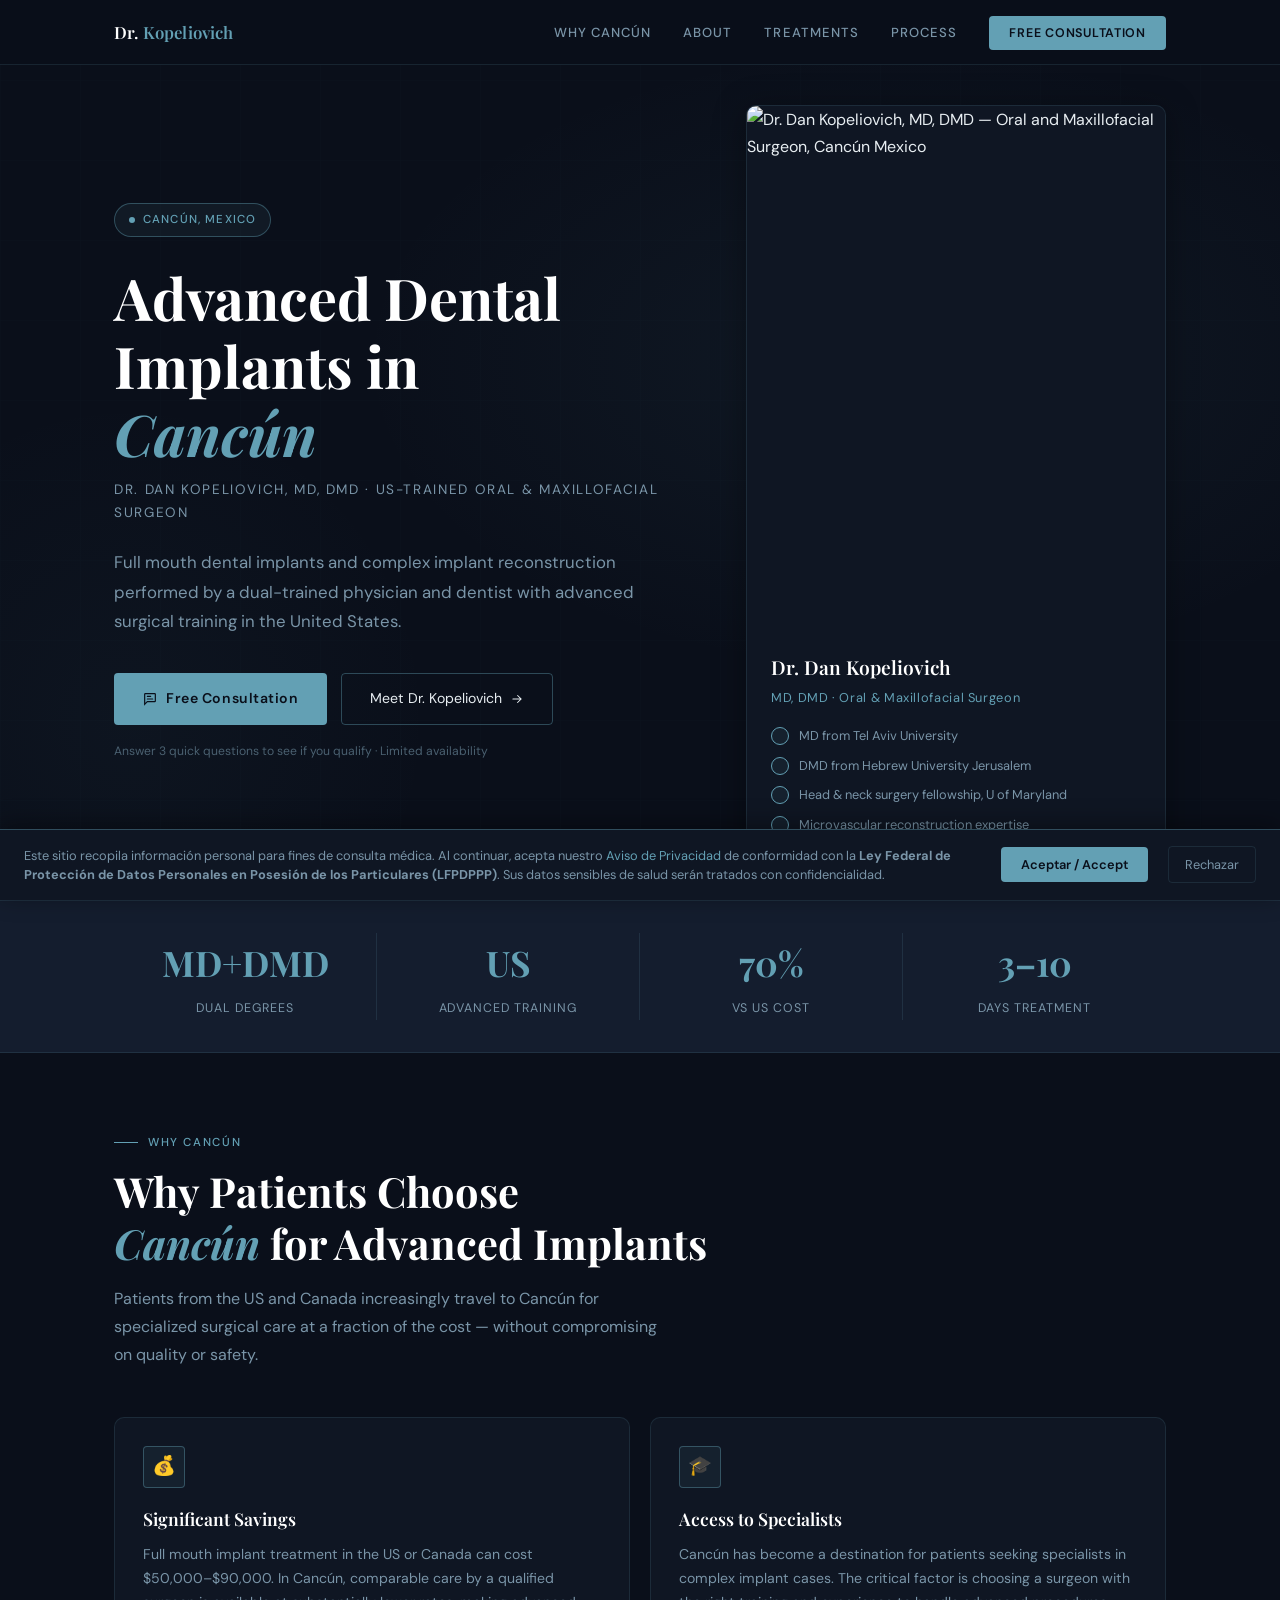
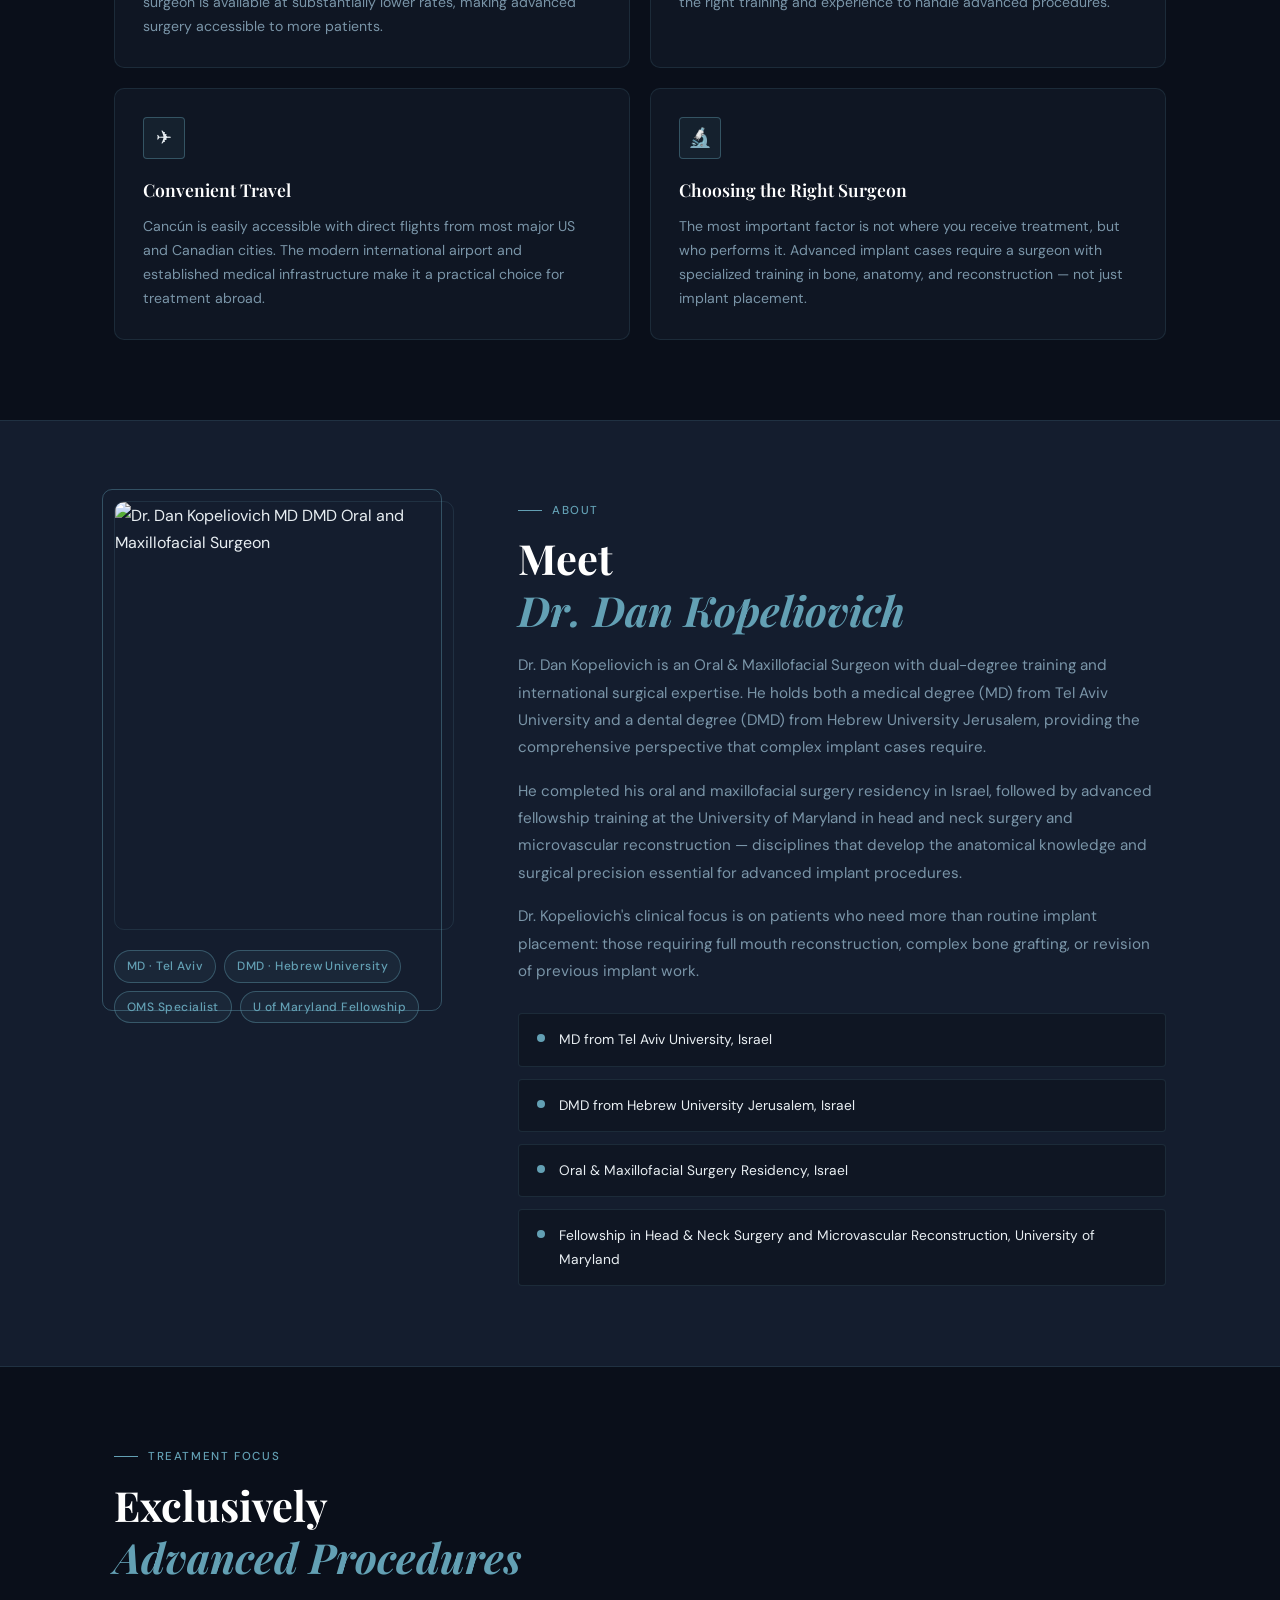
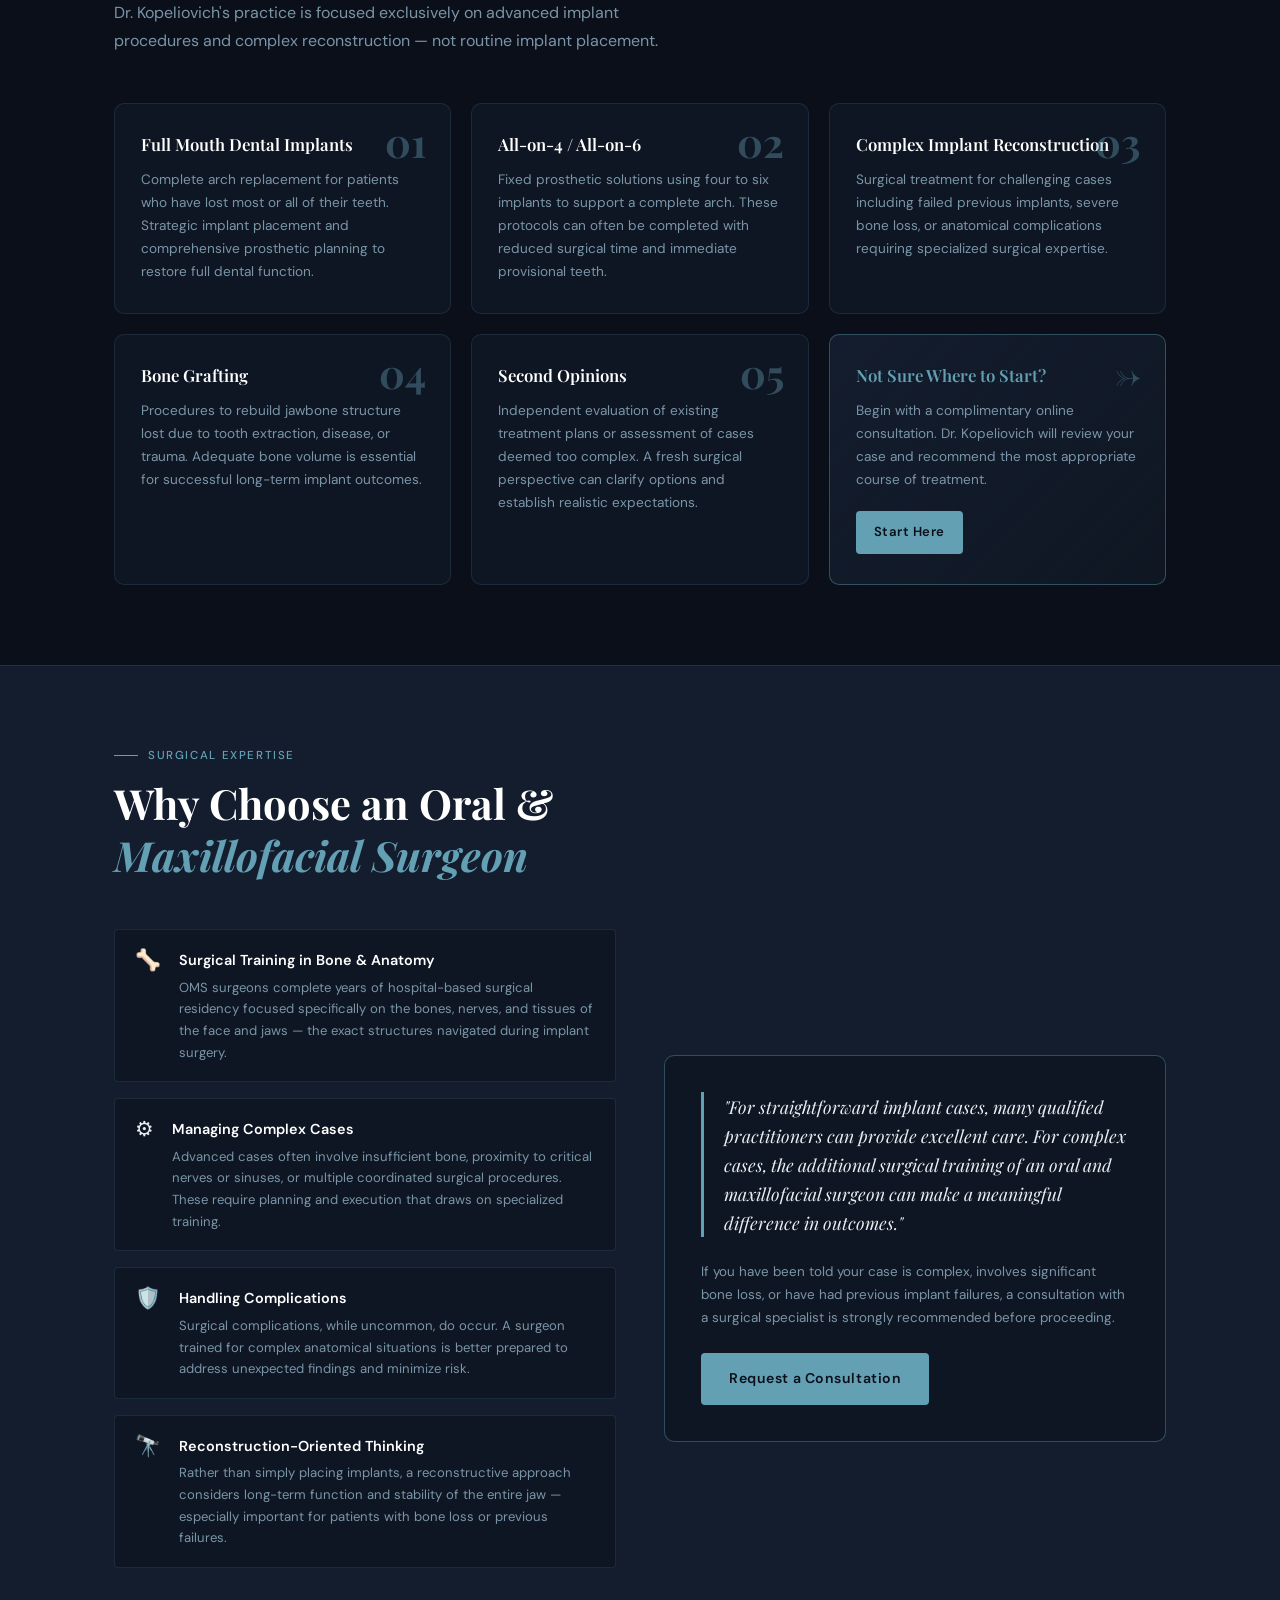
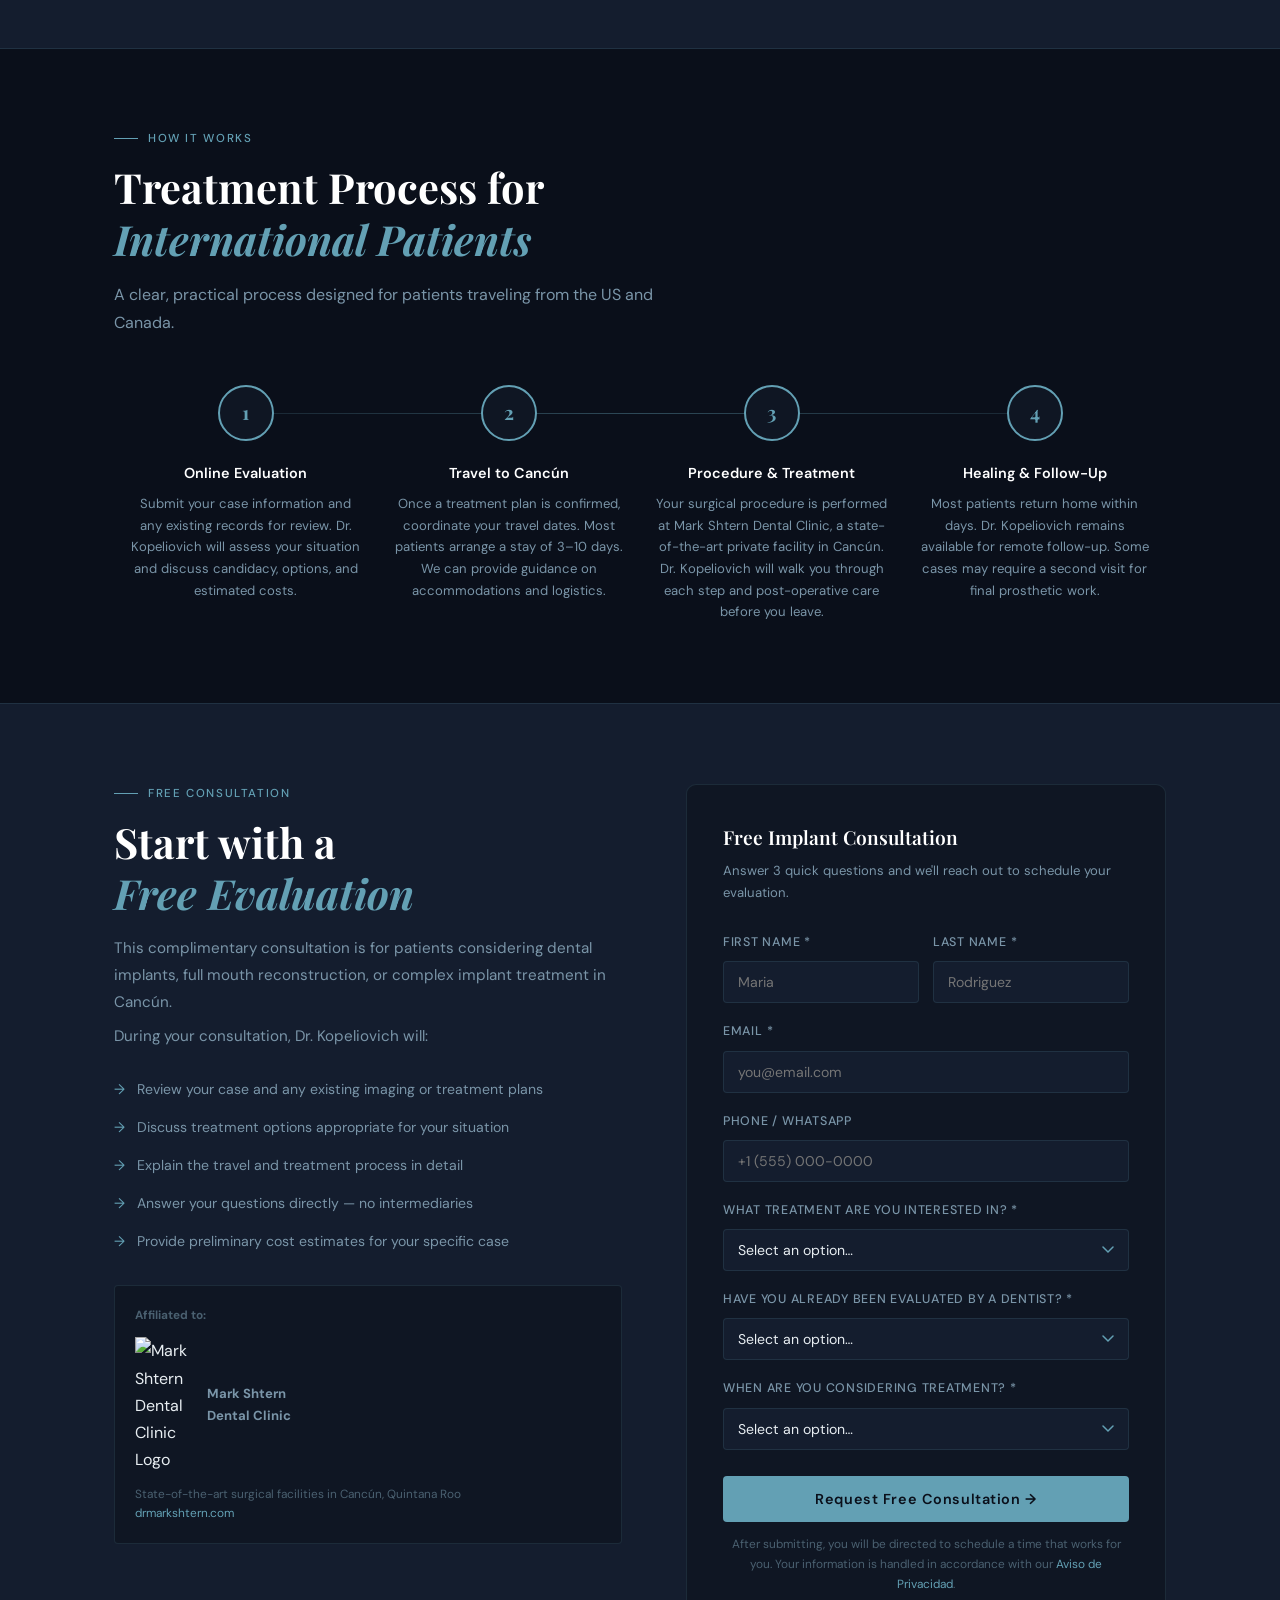
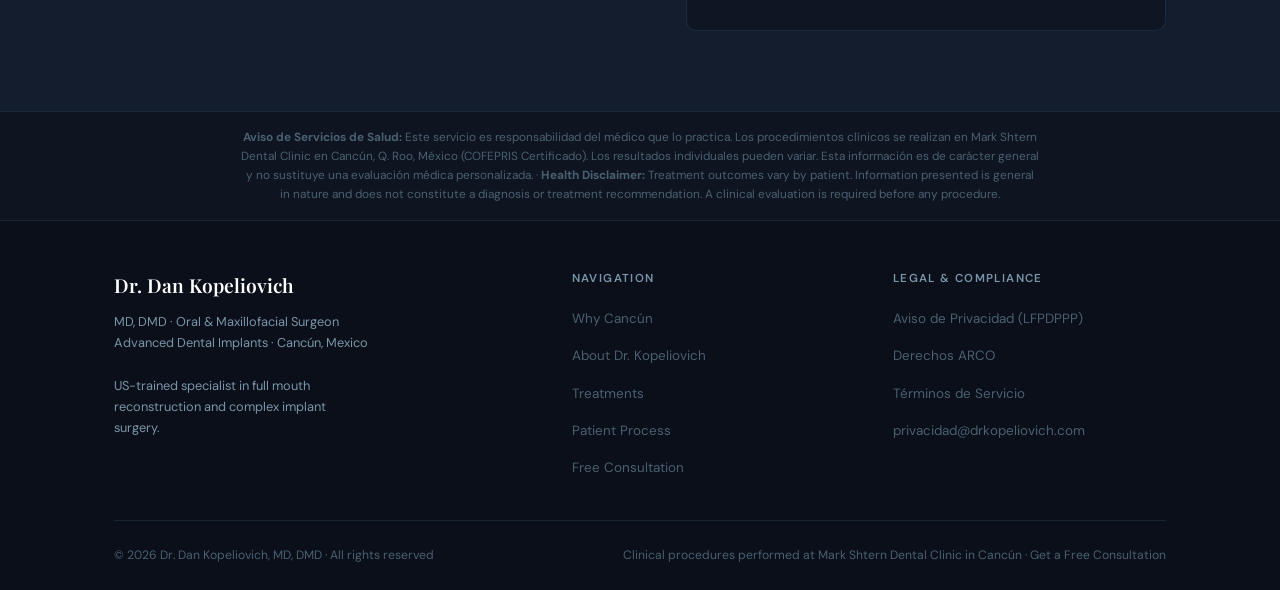
==== commit 0df212b2: "Improve clinic section layout and visibility - Reduce logo size to 60px (half of original) - Add 'Af" ====
--- a/index.html
+++ b/index.html
@@ -875,13 +875,15 @@
           <li>Provide preliminary cost estimates for your specific case</li>
         </ul>
         <div style="margin-top:32px;padding:20px;background:var(--bg-card);border:1px solid var(--border);border-radius:var(--radius);">
-          <div style="background: rgba(255,255,255,0.05); padding:16px; border-radius:6px; margin-bottom:14px; display:flex; align-items:center; justify-content:center;">
+          <p style="font-size:.74rem;color:var(--text-dim);line-height:1.6;margin-bottom:12px;"><strong>Affiliated to:</strong></p>
+          <div style="display:flex; align-items:center; gap:12px; margin-bottom:12px;">
             <img src="https://drmarkshtern.com/wp-content/uploads/2024/07/shtern.transp.negro_.webp"
-                 alt="Mark Shtern Dental Clinic Logo" loading="lazy" width="120" style="opacity:1;">
+                 alt="Mark Shtern Dental Clinic Logo" loading="lazy" width="60" style="opacity:1;">
+            <div>
+              <p style="font-size:.82rem;color:var(--text-muted);font-weight:600;margin:0;"><strong>Mark Shtern<br>Dental Clinic</strong></p>
+            </div>
           </div>
-          <p style="font-size:.78rem;color:var(--text-muted);line-height:1.6;margin-bottom:8px;"><strong>Mark Shtern Dental Clinic</strong></p>
-          <p style="font-size:.74rem;color:var(--text-dim);line-height:1.6;margin-bottom:10px;">State-of-the-art surgical facilities in Cancún, Quintana Roo</p>
-          <p style="font-size:.72rem;color:var(--text-dim);">COFEPRIS Certified · Board-Certified Specialists<br>
+          <p style="font-size:.74rem;color:var(--text-dim);line-height:1.6;">State-of-the-art surgical facilities in Cancún, Quintana Roo<br>
           <a href="https://drmarkshtern.com/" style="color:var(--accent);">drmarkshtern.com</a></p>
         </div>
       </div>
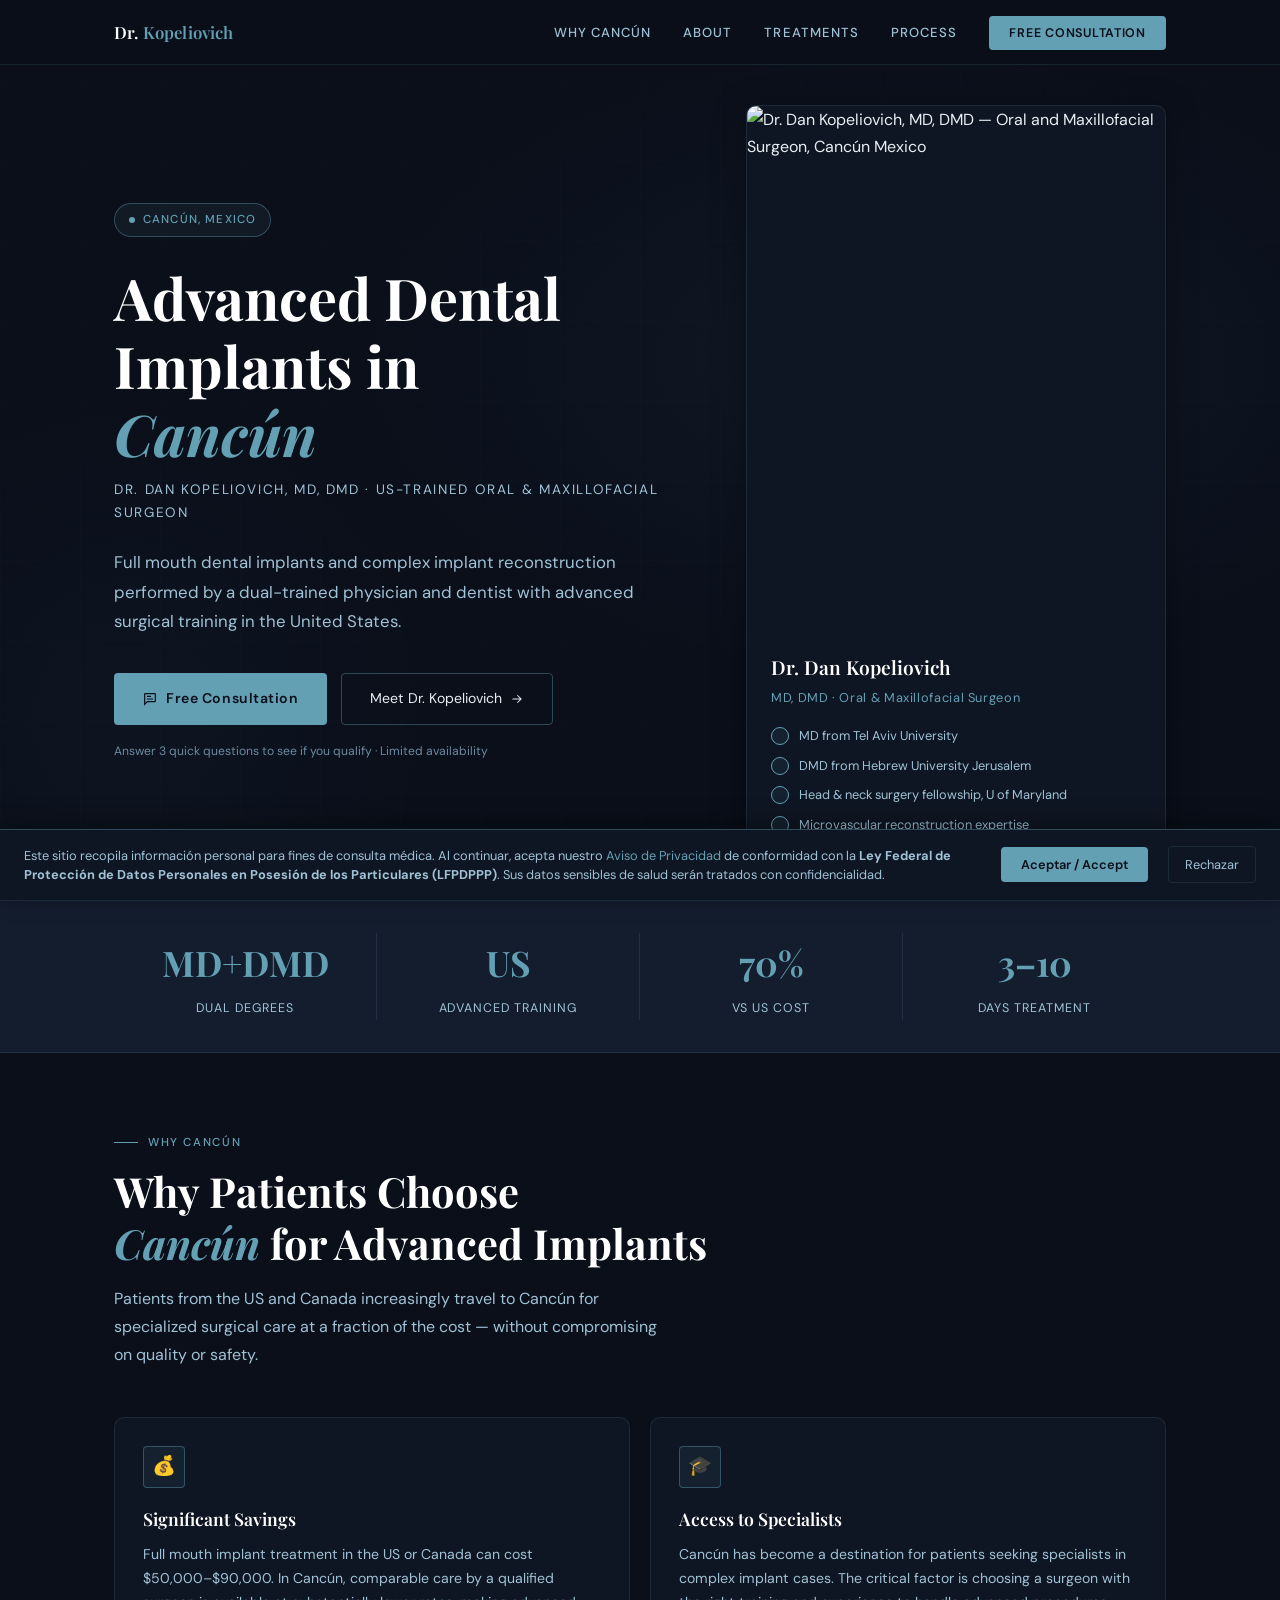
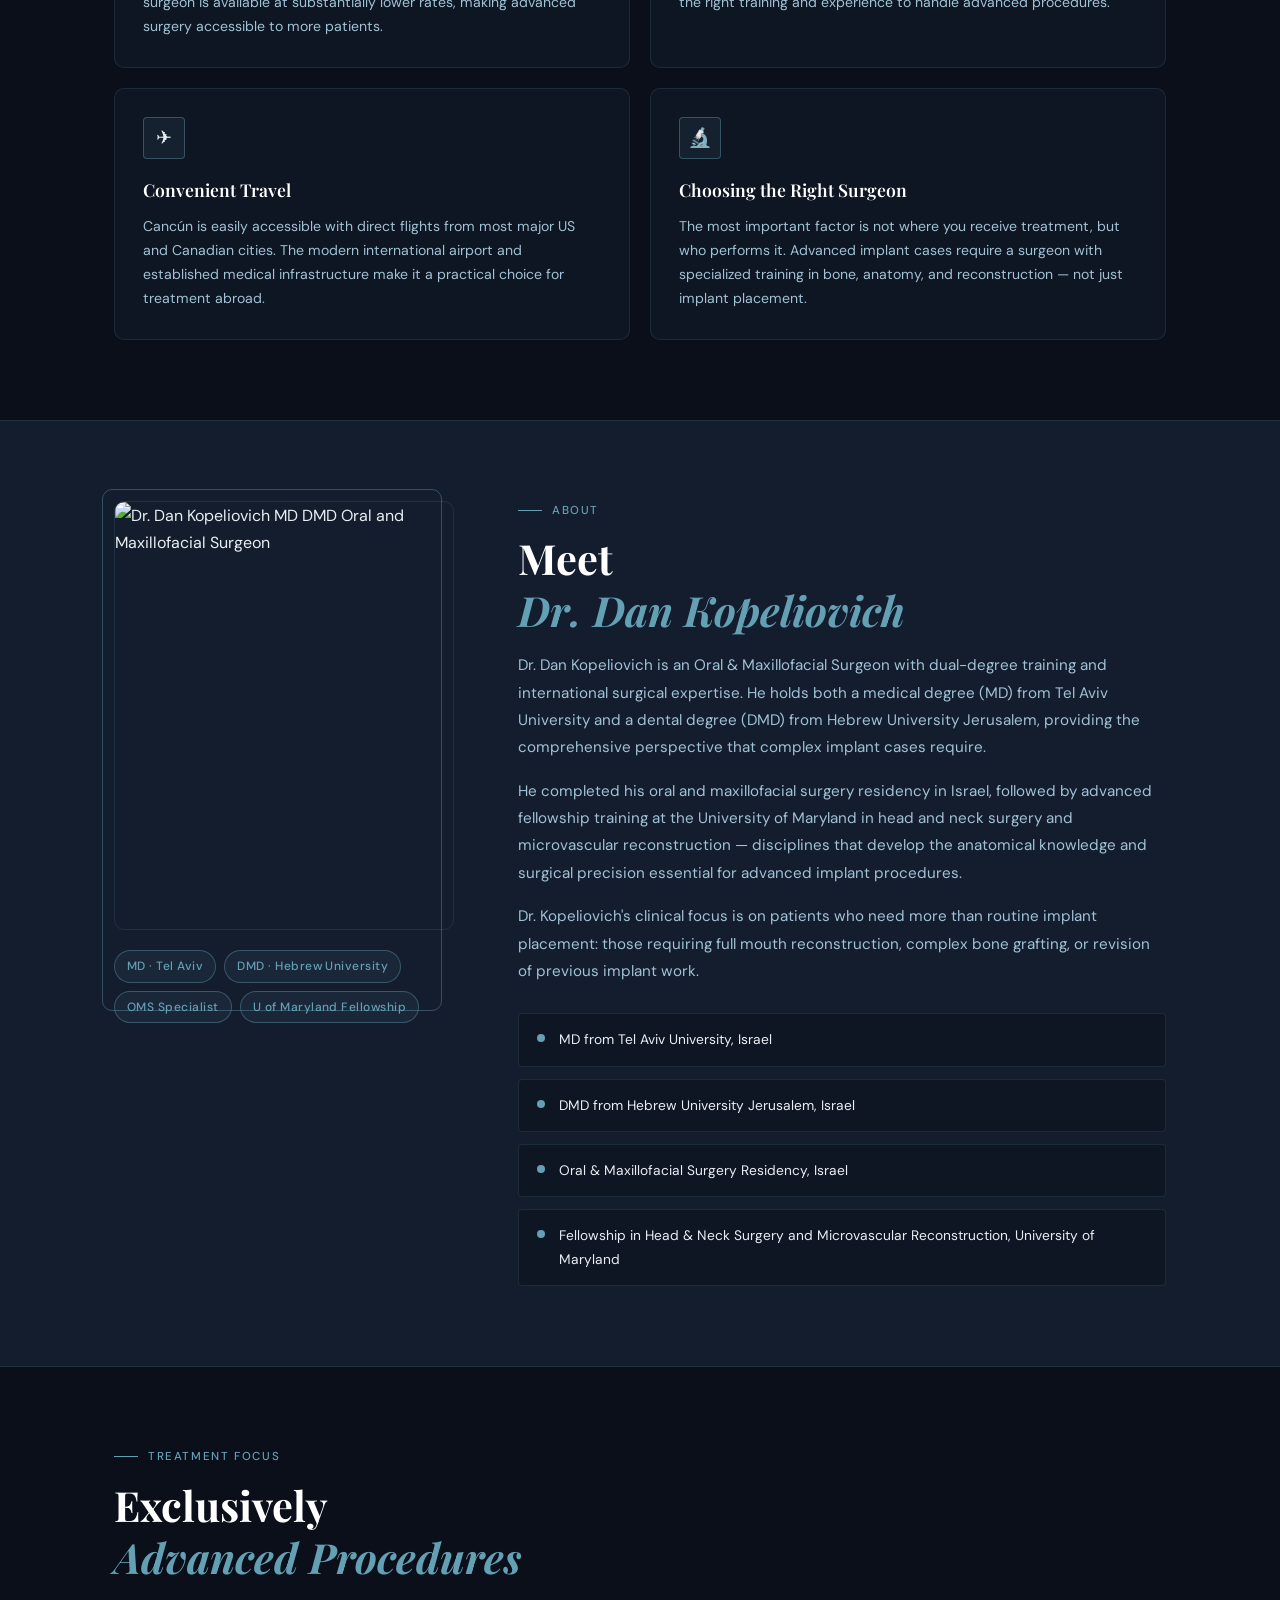
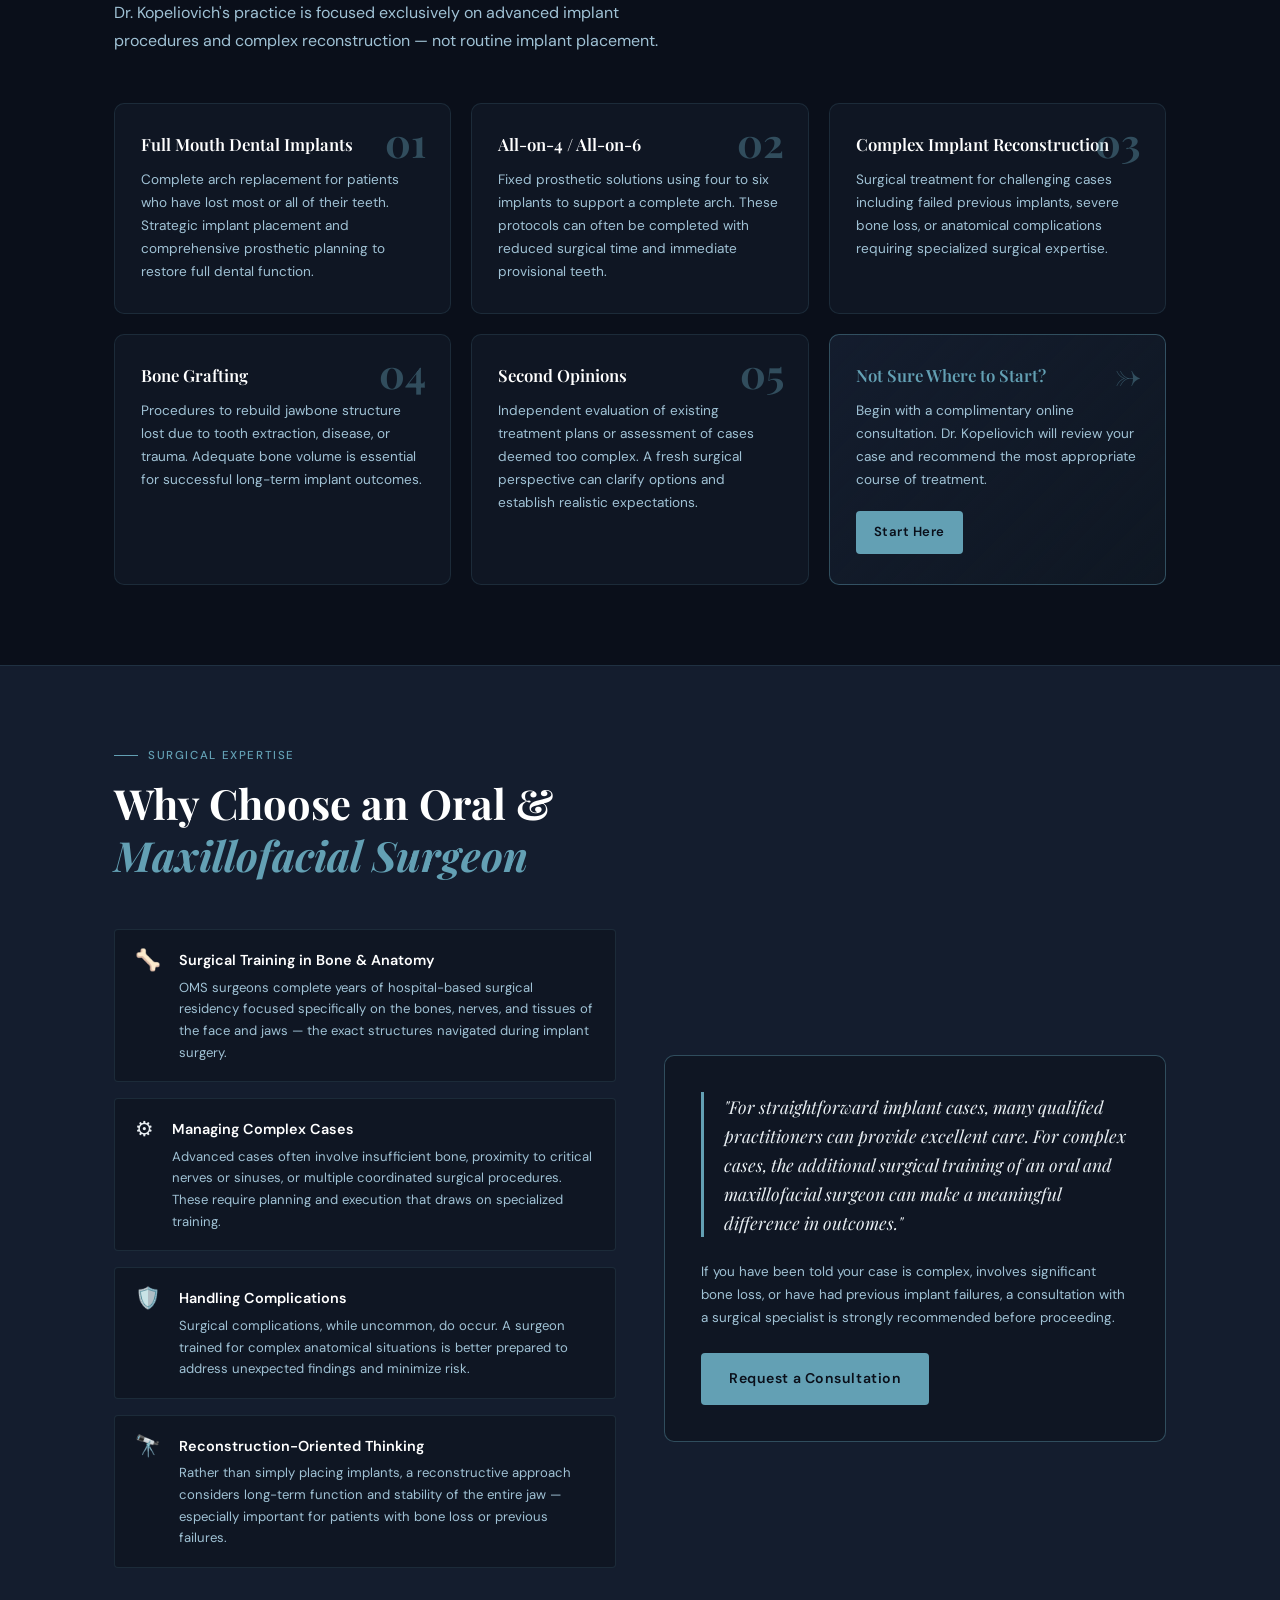
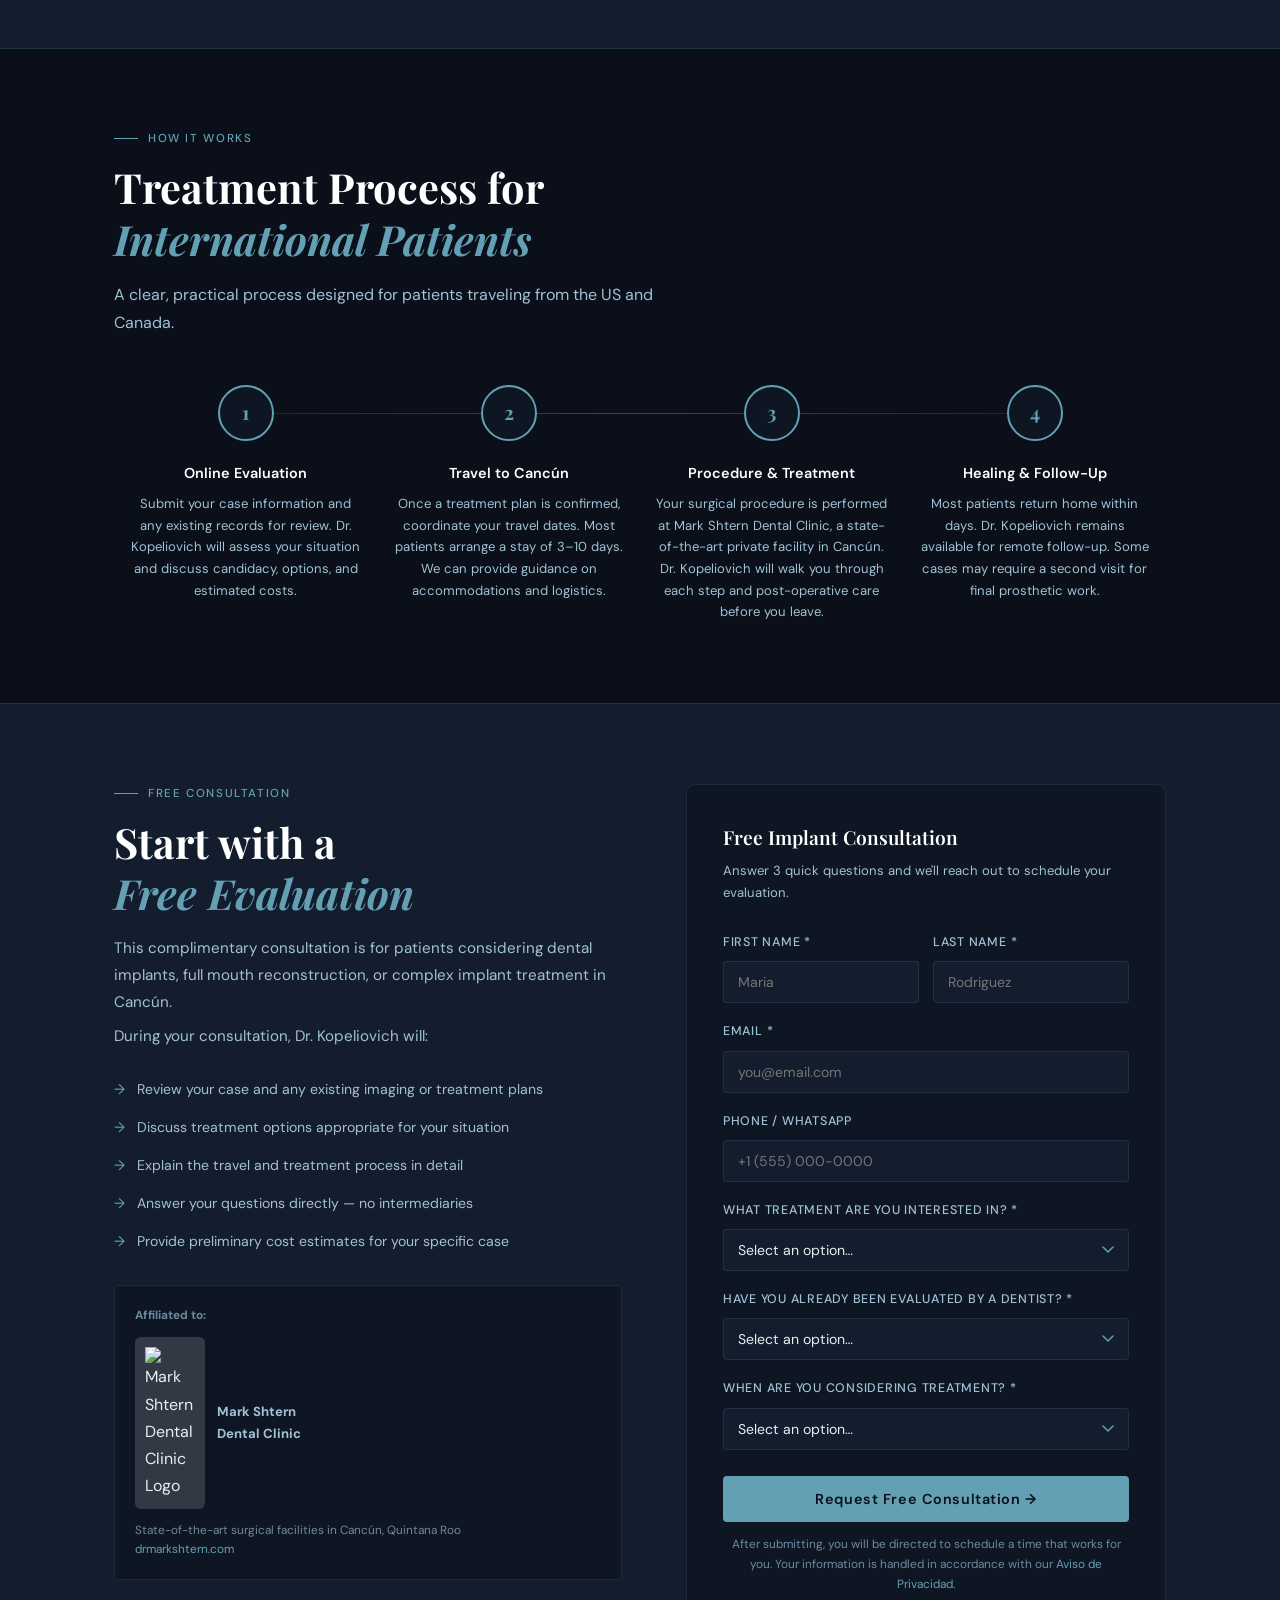
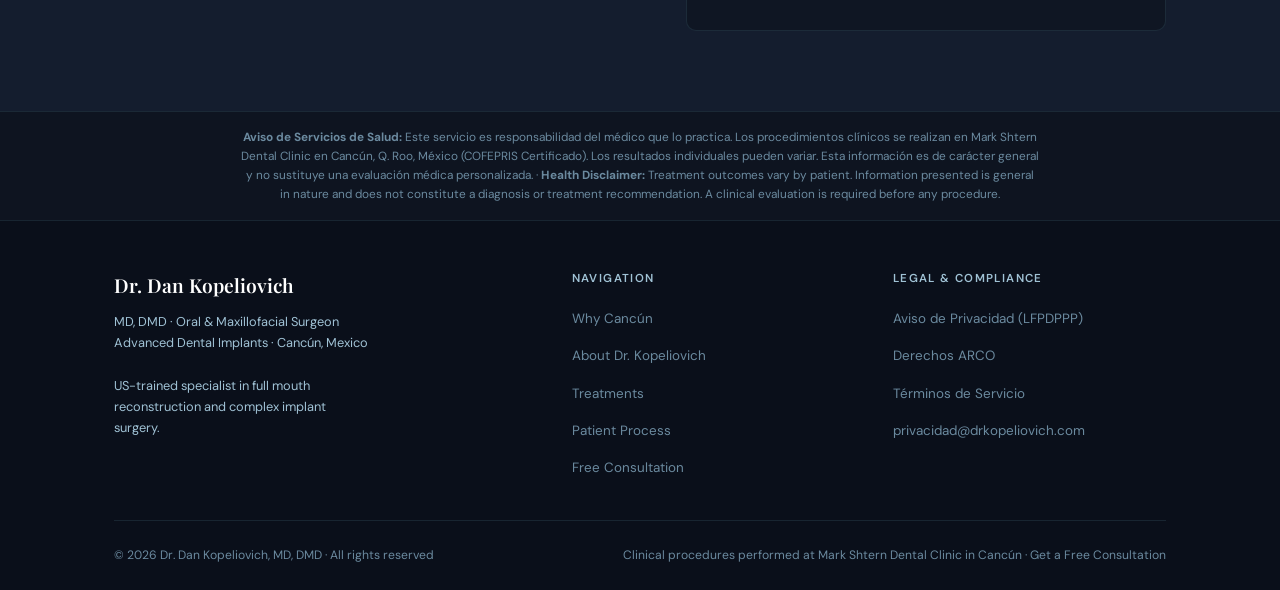
==== commit 53980fdd: "Improve contrast and readability - brighten fonts and logo visibility - Increase --text-muted bright" ====
--- a/index.html
+++ b/index.html
@@ -61,8 +61,8 @@
       --accent2:    #a8d5e8;
       --accent-dim: rgba(99, 160, 180, 0.08);
       --text:       #e8eef2;
-      --text-muted: #7a95a8;
-      --text-dim:   #4a6070;
+      --text-muted: #a0c2d5;
+      --text-dim:   #6b8a9f;
       --white:      #ffffff;
       --danger:     #c8705a;
       --font-display: 'Playfair Display', Georgia, serif;
@@ -877,8 +877,10 @@
         <div style="margin-top:32px;padding:20px;background:var(--bg-card);border:1px solid var(--border);border-radius:var(--radius);">
           <p style="font-size:.74rem;color:var(--text-dim);line-height:1.6;margin-bottom:12px;"><strong>Affiliated to:</strong></p>
           <div style="display:flex; align-items:center; gap:12px; margin-bottom:12px;">
-            <img src="https://drmarkshtern.com/wp-content/uploads/2024/07/shtern.transp.negro_.webp"
-                 alt="Mark Shtern Dental Clinic Logo" loading="lazy" width="60" style="opacity:1;">
+            <div style="background:rgba(255,255,255,0.15); padding:10px; border-radius:6px; display:flex; align-items:center; justify-content:center; flex-shrink:0;">
+              <img src="https://drmarkshtern.com/wp-content/uploads/2024/07/shtern.transp.negro_.webp"
+                   alt="Mark Shtern Dental Clinic Logo" loading="lazy" width="50" style="opacity:1;">
+            </div>
             <div>
               <p style="font-size:.82rem;color:var(--text-muted);font-weight:600;margin:0;"><strong>Mark Shtern<br>Dental Clinic</strong></p>
             </div>
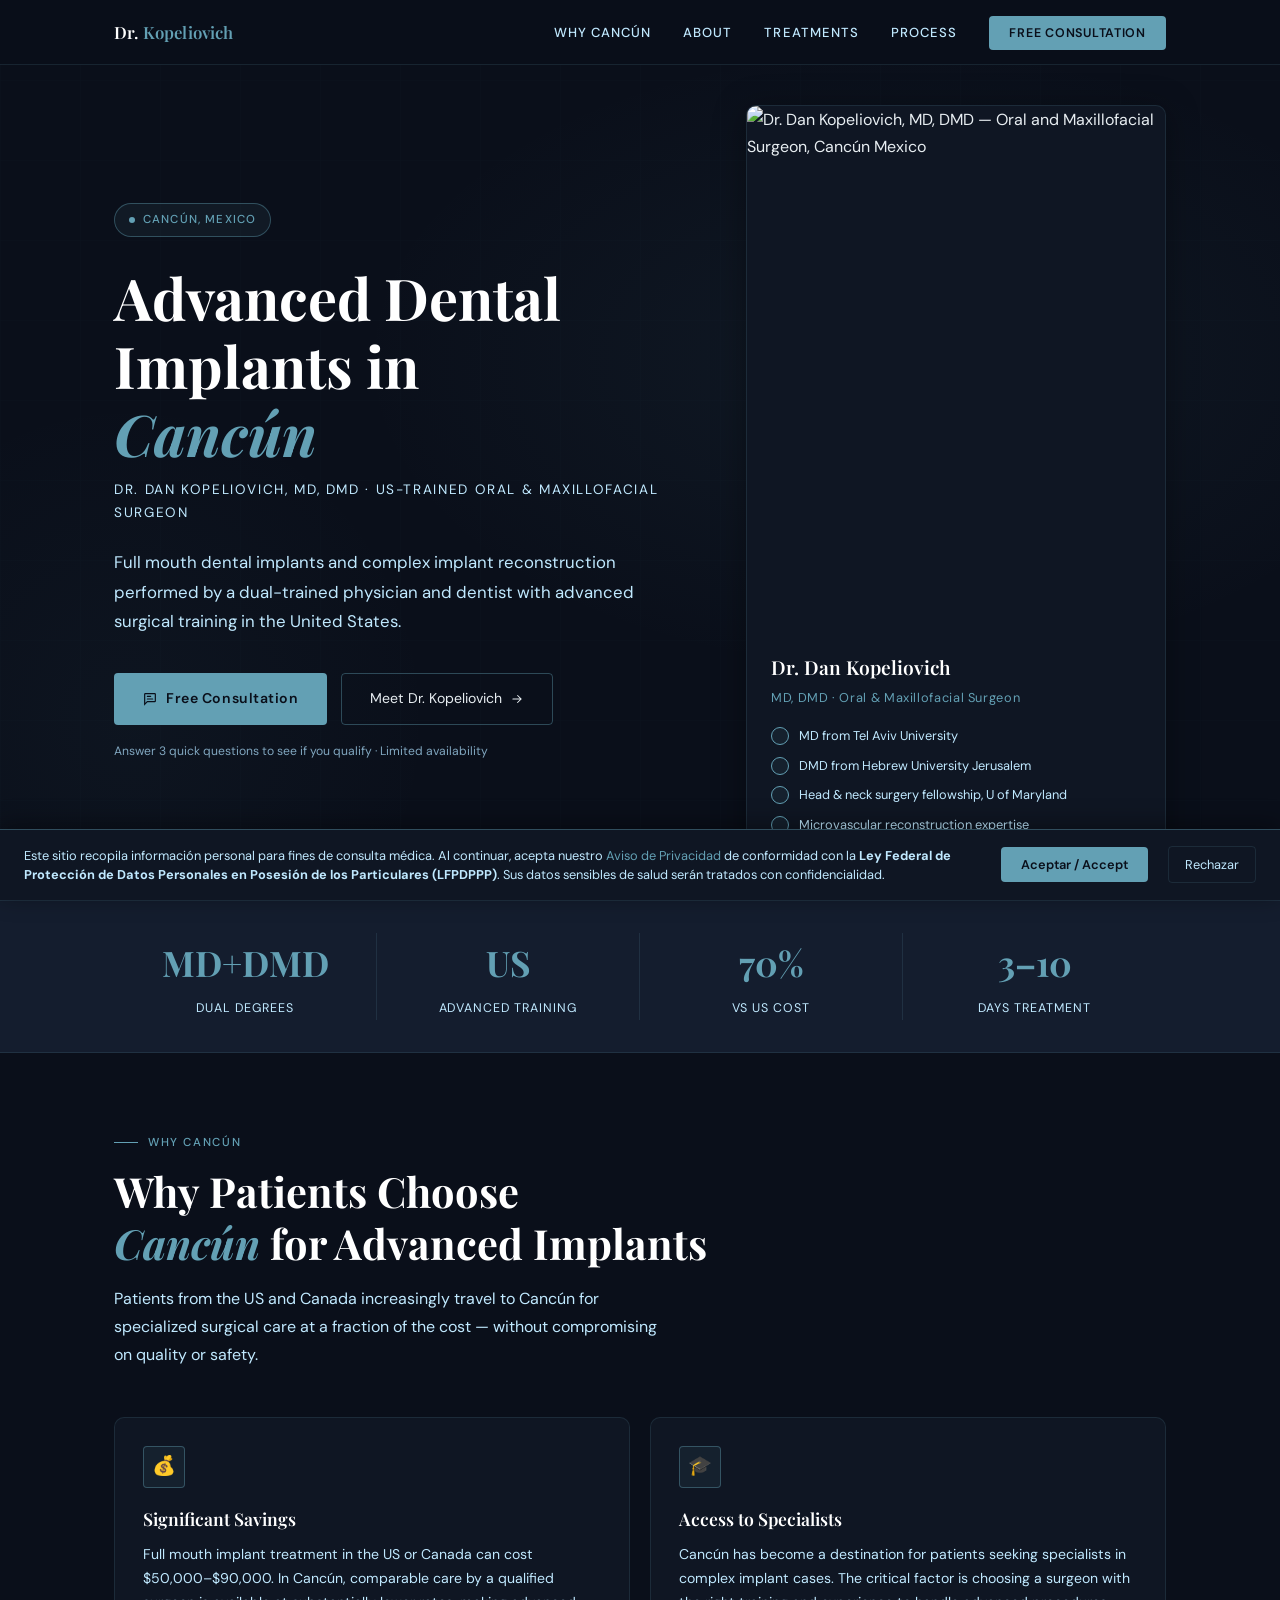
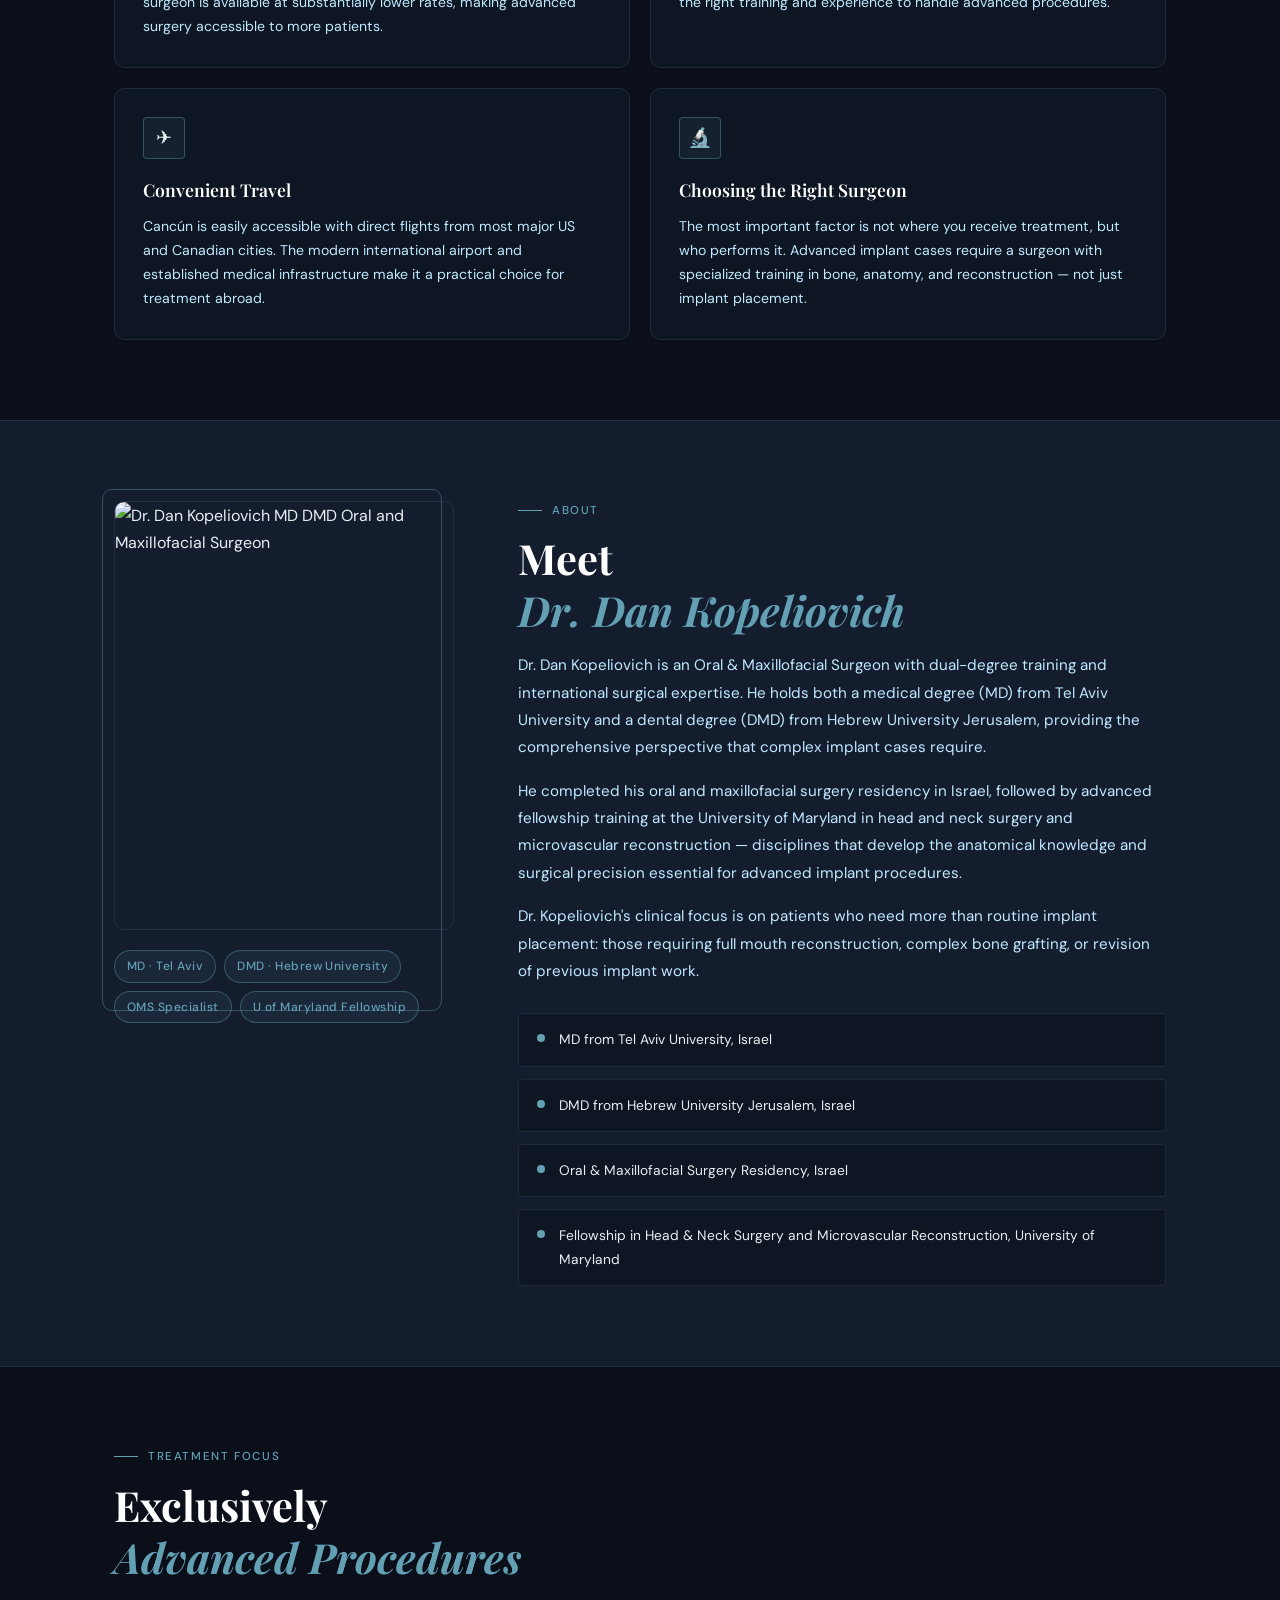
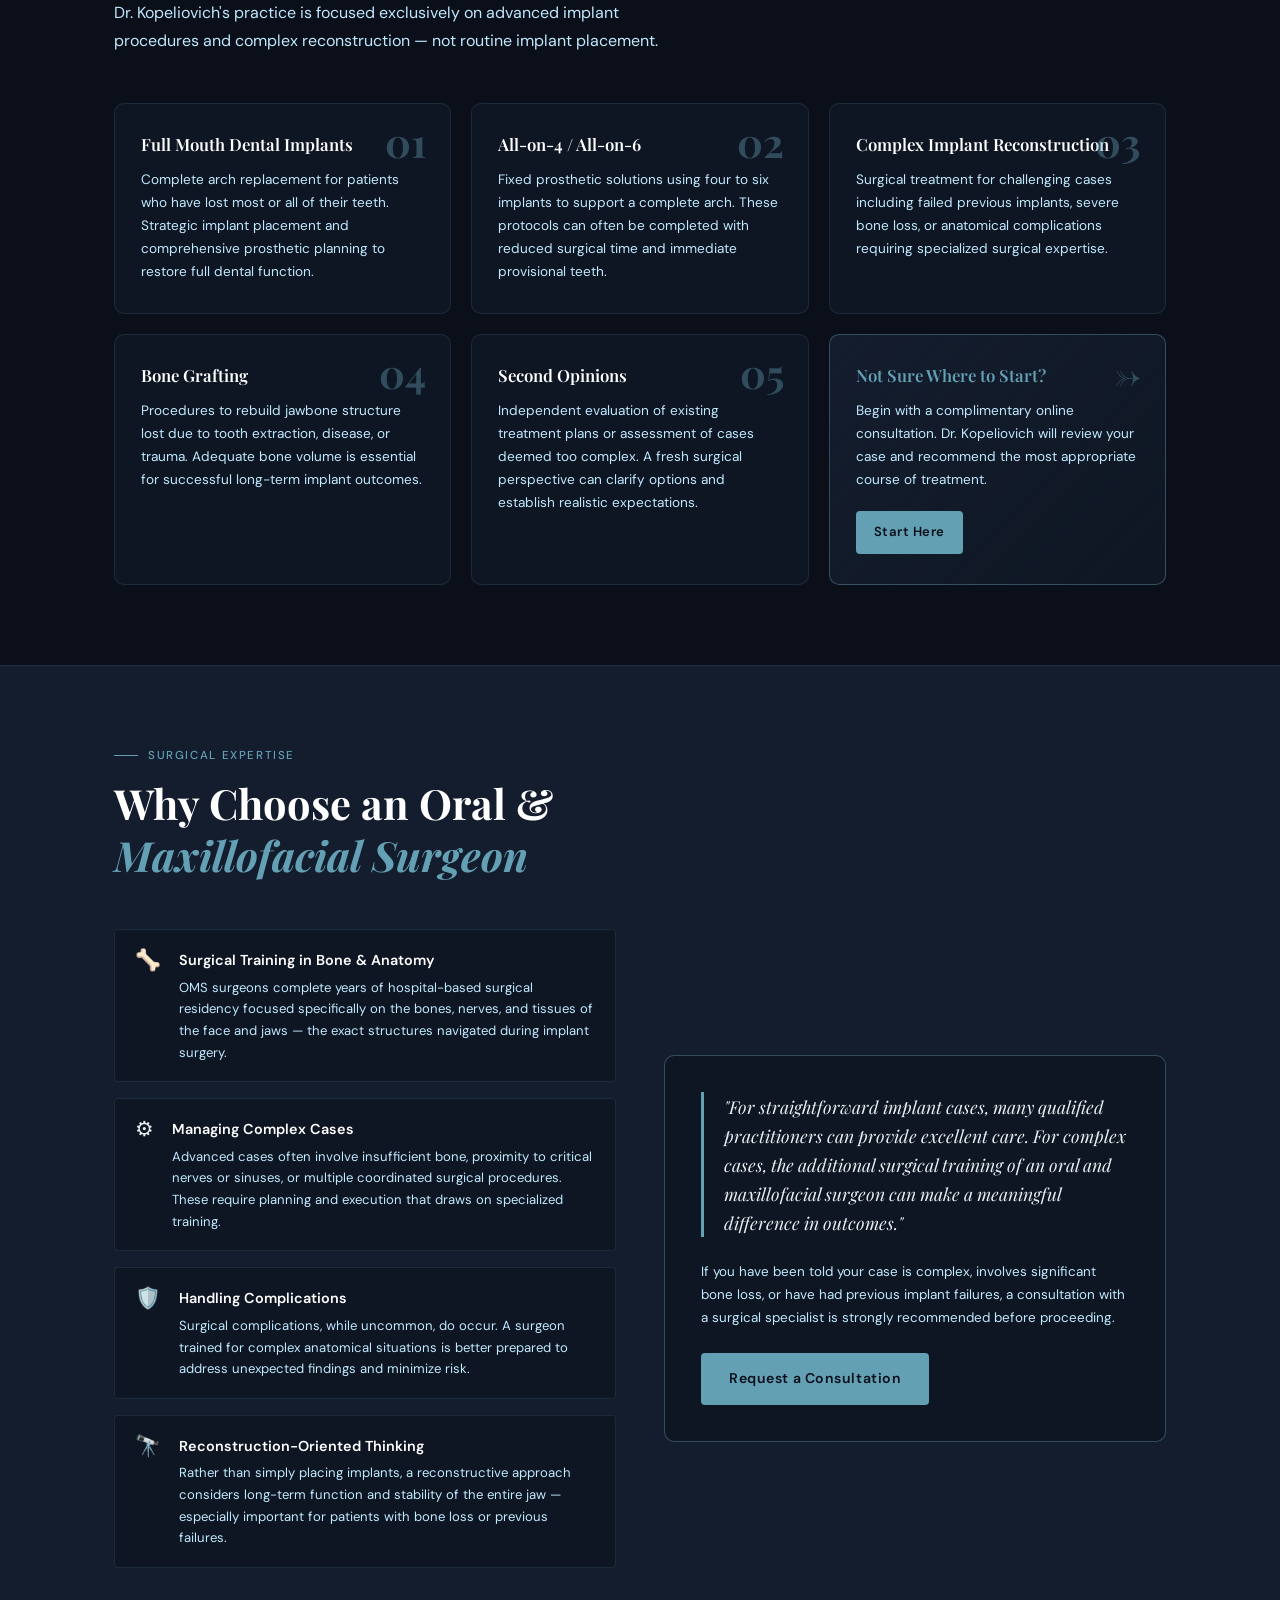
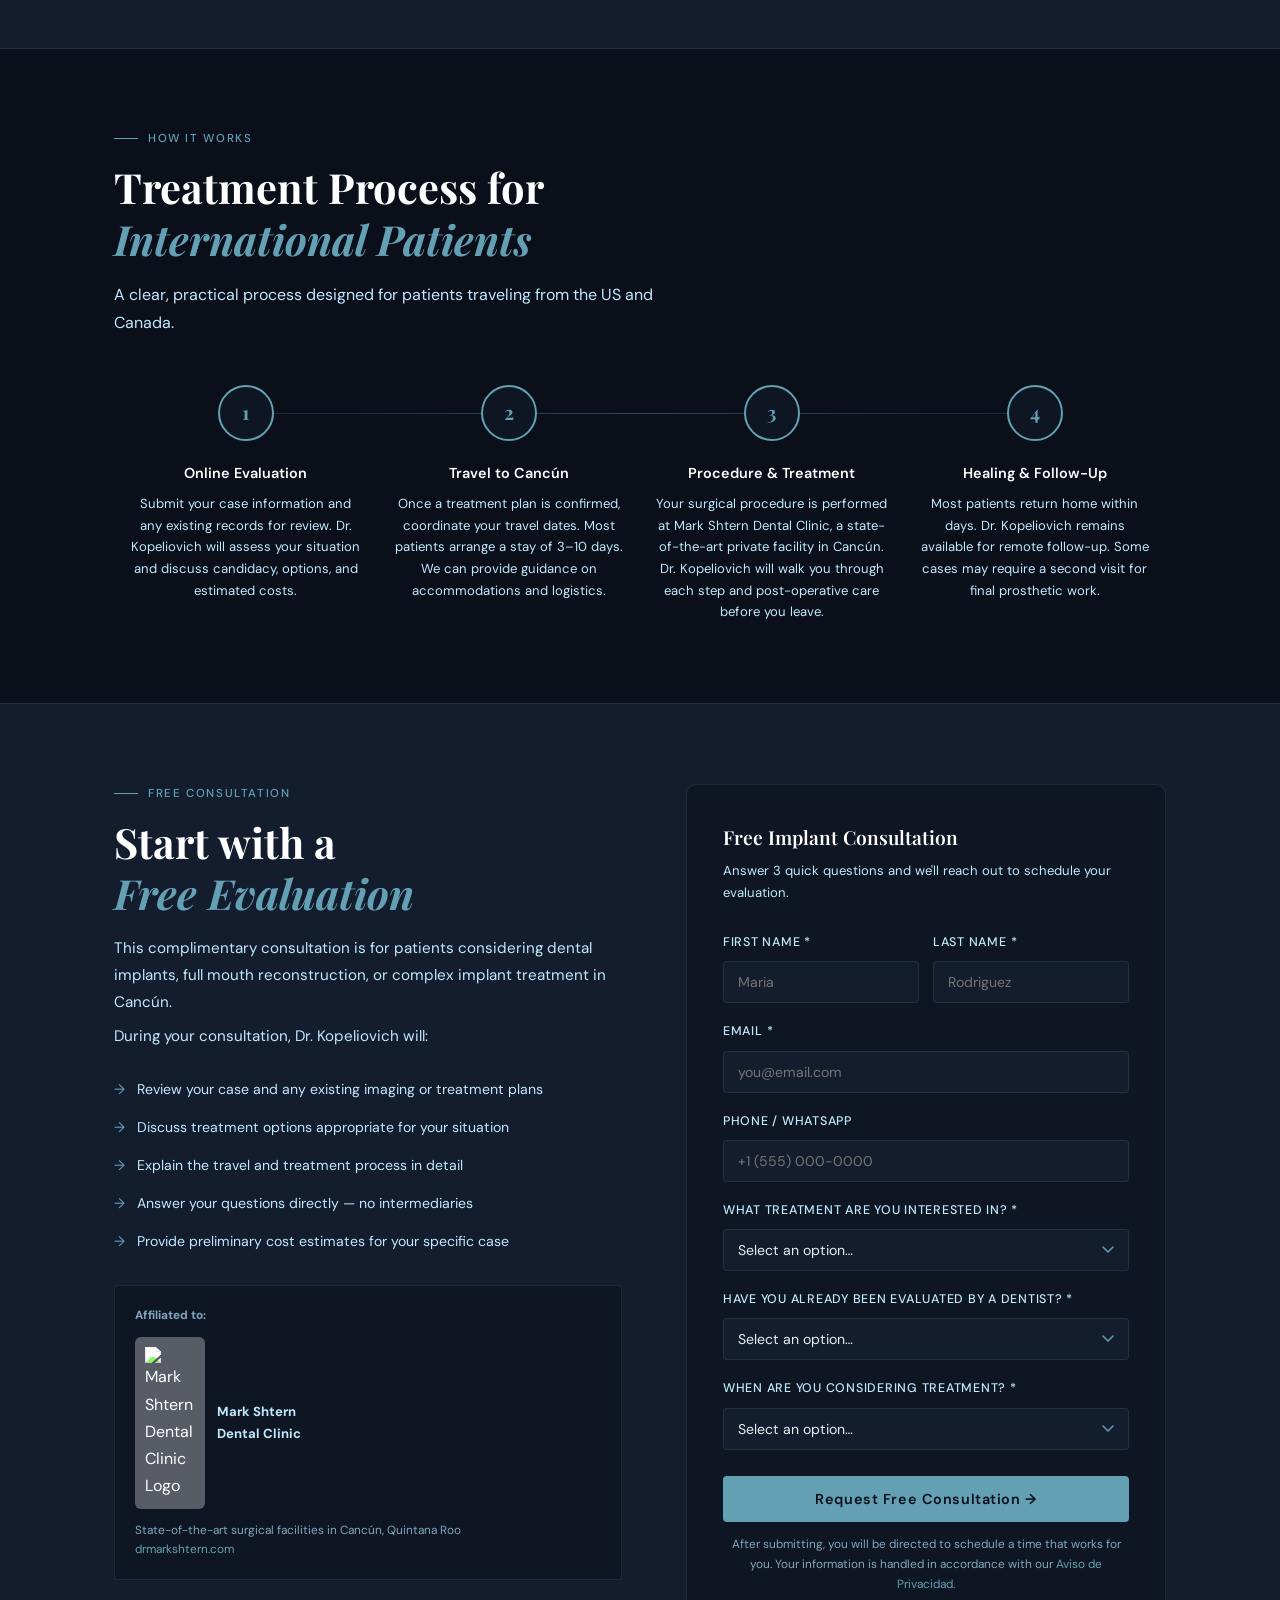
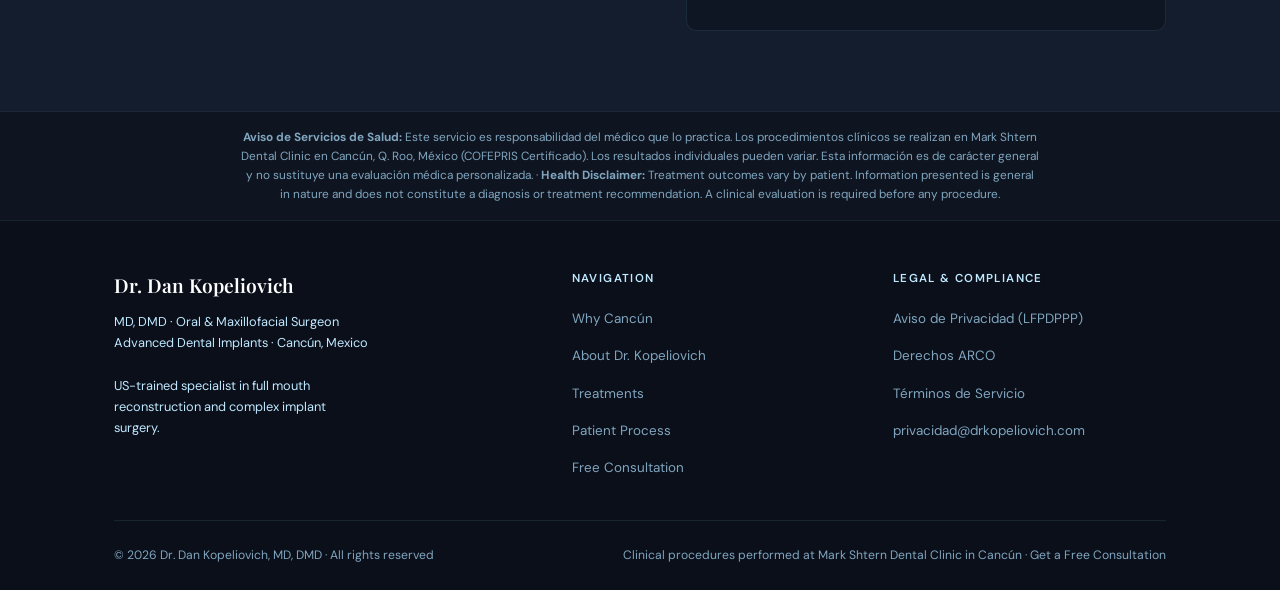
==== commit 18fee3a2: "Further brighten fonts and Shtern logo for better visibility - Brighten --text-muted 20% more: #a0c2" ====
--- a/index.html
+++ b/index.html
@@ -61,8 +61,8 @@
       --accent2:    #a8d5e8;
       --accent-dim: rgba(99, 160, 180, 0.08);
       --text:       #e8eef2;
-      --text-muted: #a0c2d5;
-      --text-dim:   #6b8a9f;
+      --text-muted: #c0e9ff;
+      --text-dim:   #80a6bf;
       --white:      #ffffff;
       --danger:     #c8705a;
       --font-display: 'Playfair Display', Georgia, serif;
@@ -877,9 +877,9 @@
         <div style="margin-top:32px;padding:20px;background:var(--bg-card);border:1px solid var(--border);border-radius:var(--radius);">
           <p style="font-size:.74rem;color:var(--text-dim);line-height:1.6;margin-bottom:12px;"><strong>Affiliated to:</strong></p>
           <div style="display:flex; align-items:center; gap:12px; margin-bottom:12px;">
-            <div style="background:rgba(255,255,255,0.15); padding:10px; border-radius:6px; display:flex; align-items:center; justify-content:center; flex-shrink:0;">
+            <div style="background:rgba(255,255,255,0.3); padding:10px; border-radius:6px; display:flex; align-items:center; justify-content:center; flex-shrink:0;">
               <img src="https://drmarkshtern.com/wp-content/uploads/2024/07/shtern.transp.negro_.webp"
-                   alt="Mark Shtern Dental Clinic Logo" loading="lazy" width="50" style="opacity:1;">
+                   alt="Mark Shtern Dental Clinic Logo" loading="lazy" width="50" style="opacity:1; filter:brightness(1.5);">
             </div>
             <div>
               <p style="font-size:.82rem;color:var(--text-muted);font-weight:600;margin:0;"><strong>Mark Shtern<br>Dental Clinic</strong></p>
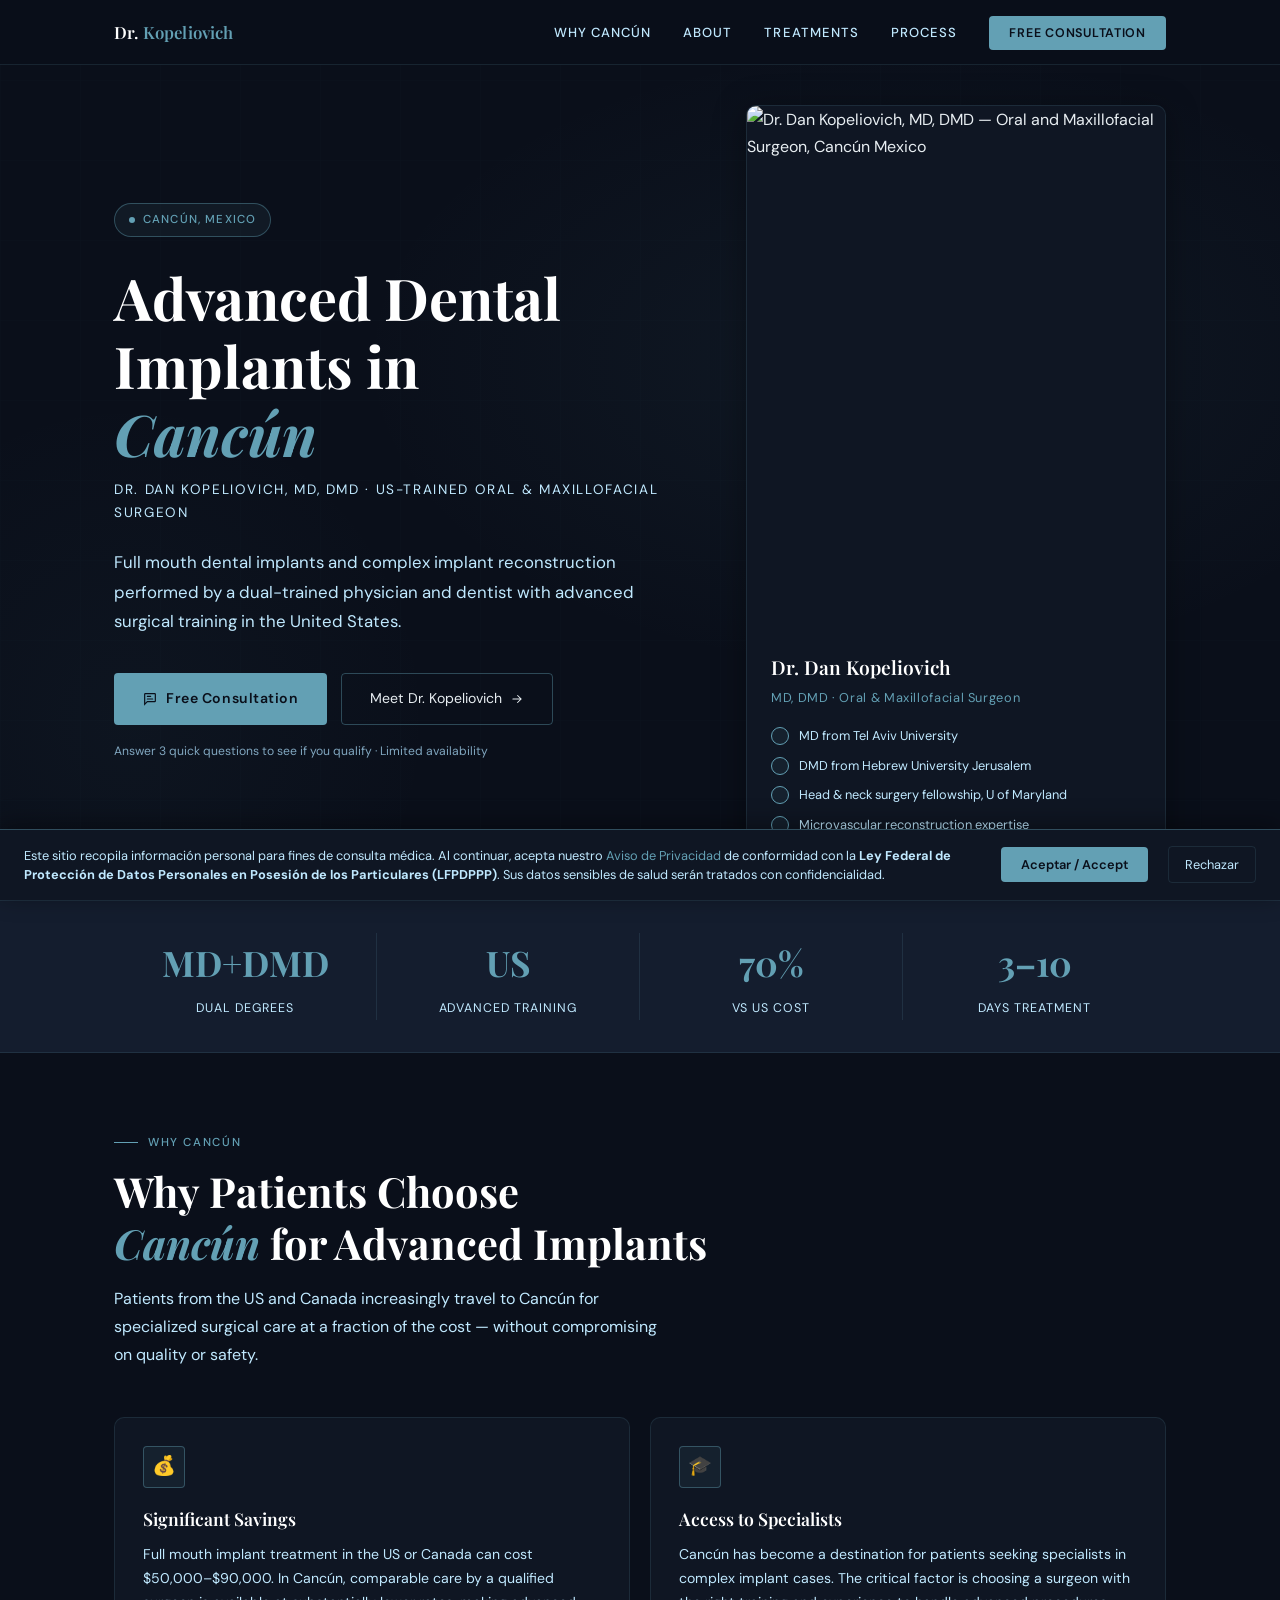
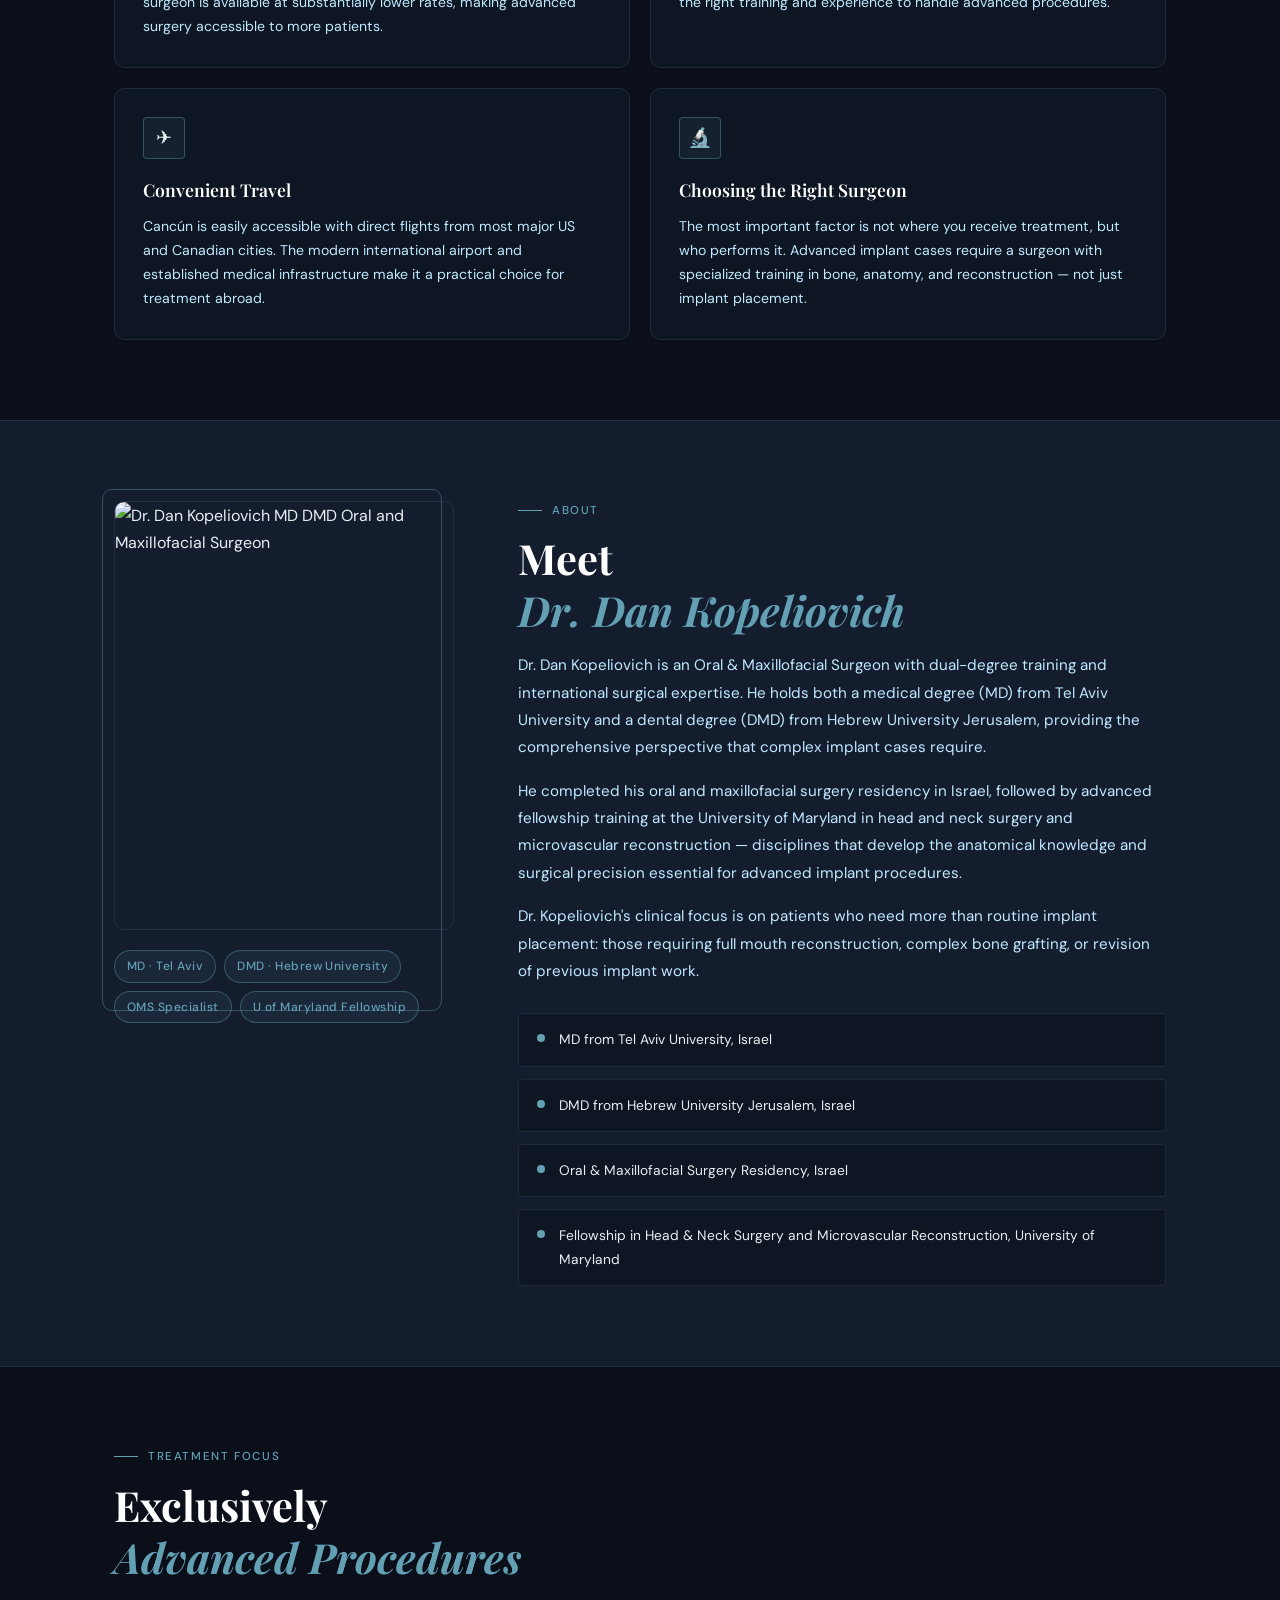
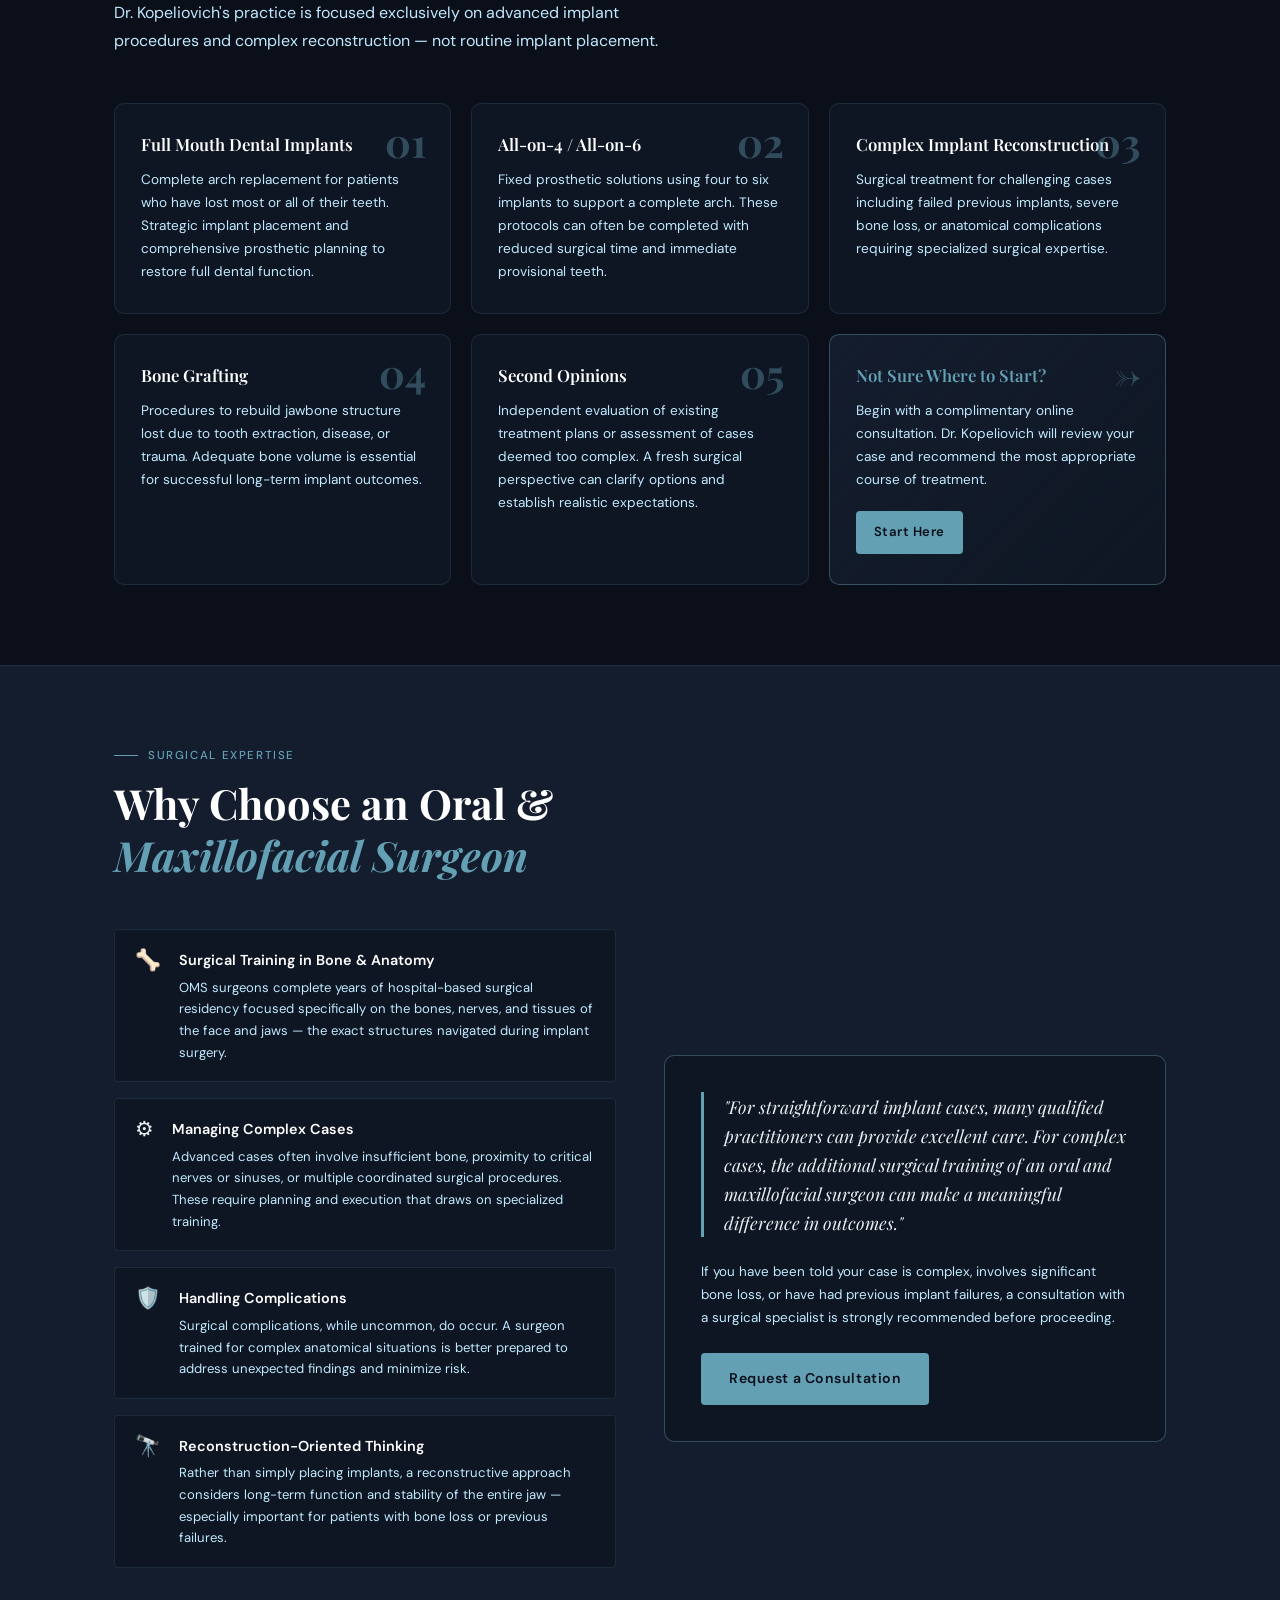
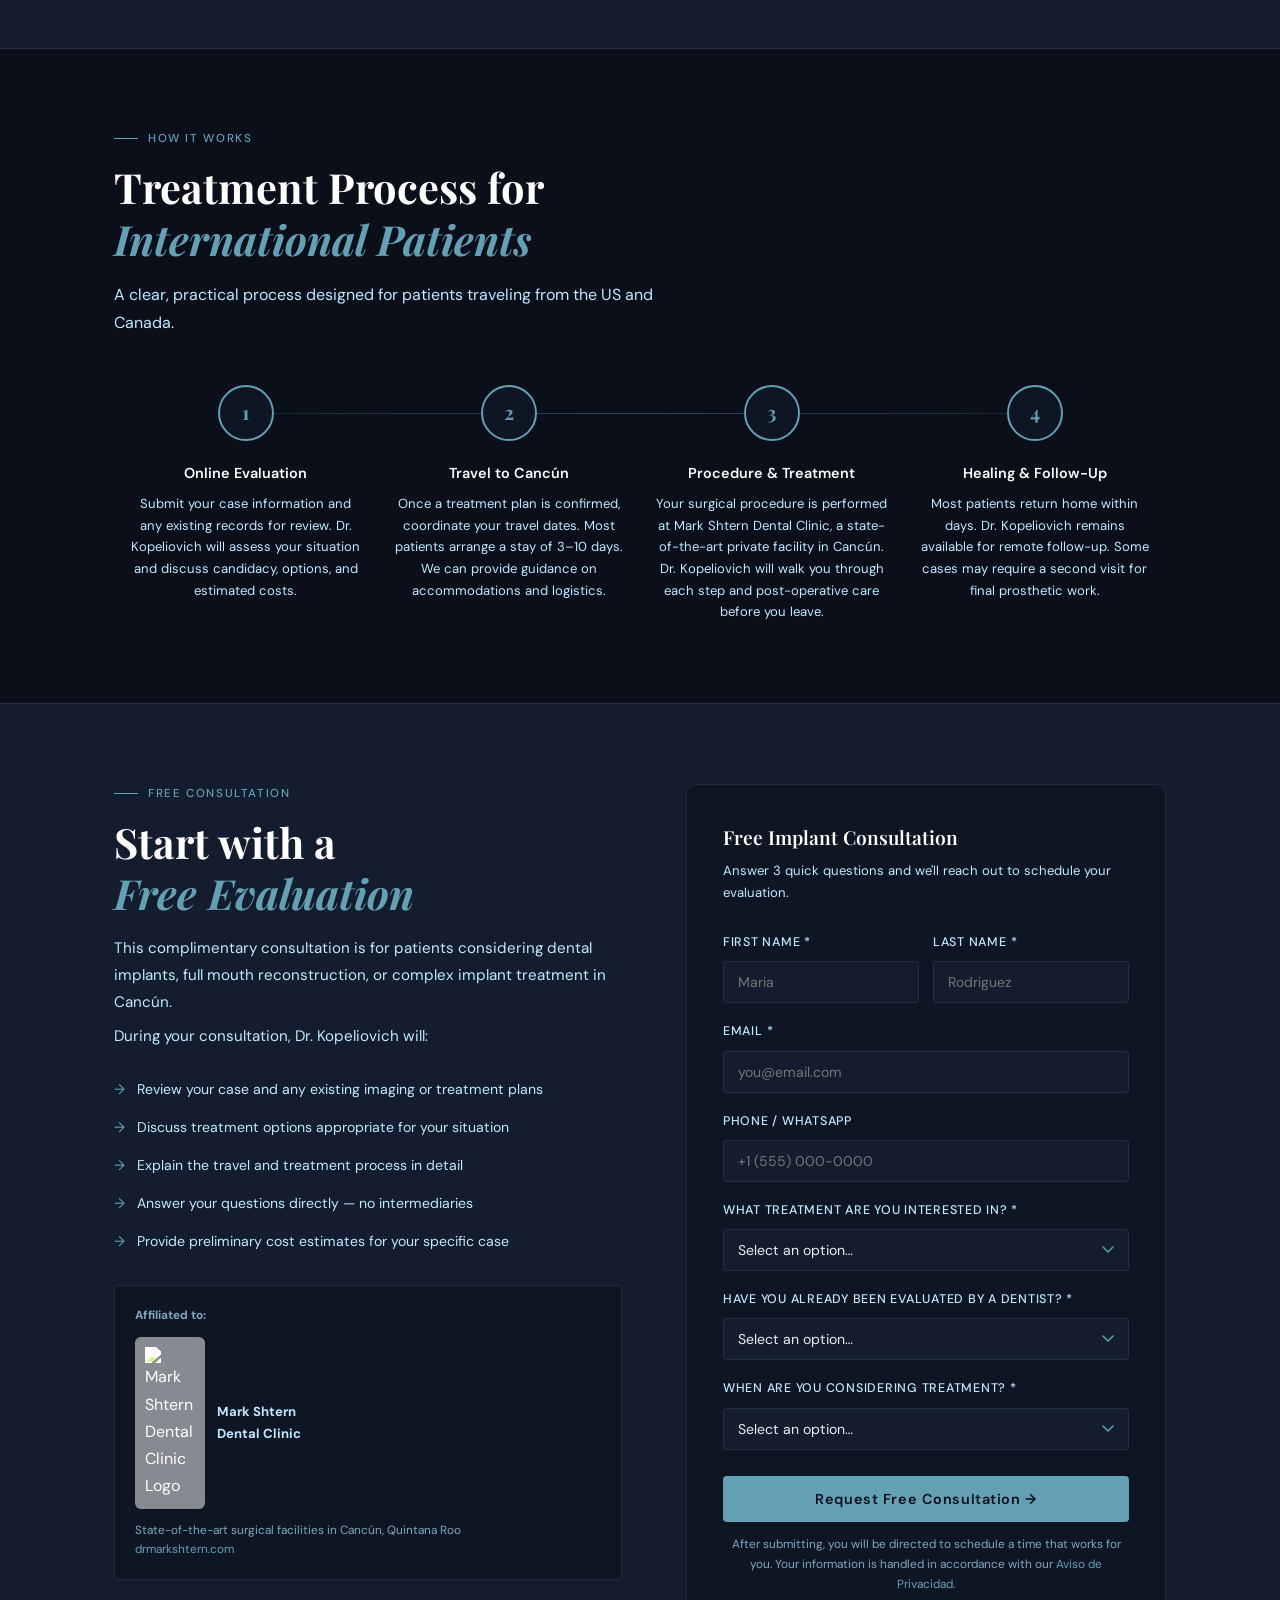
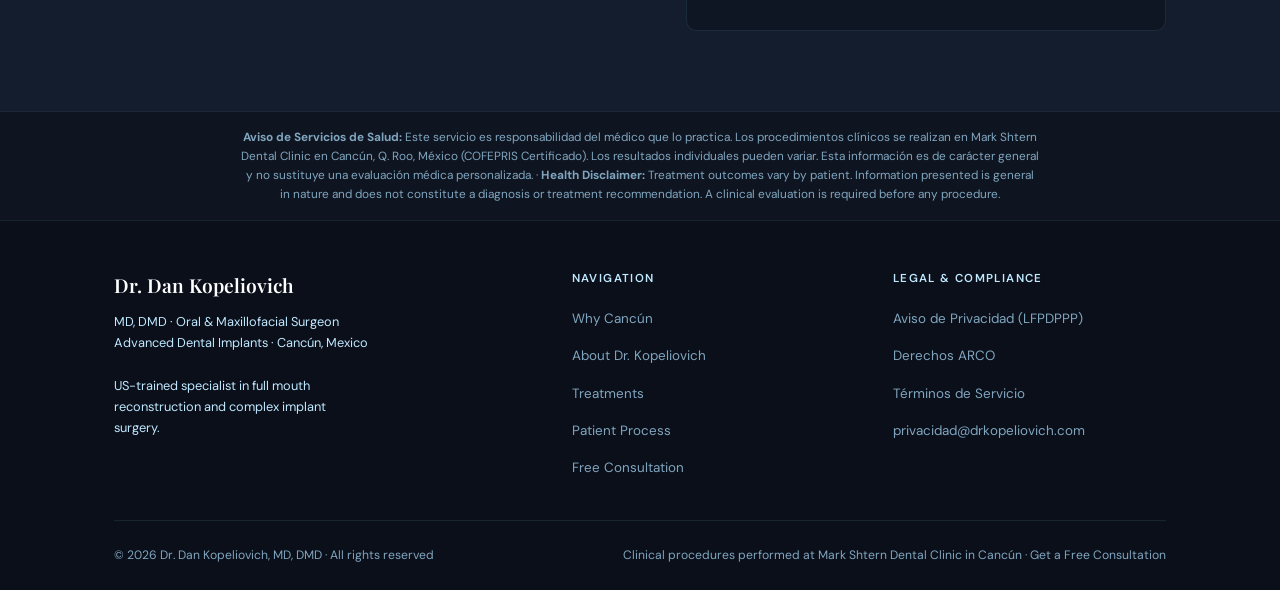
==== commit 62a44527: "Make Shtern logo significantly brighter and more visible - Increase background opacity: 30% → 50% (m" ====
--- a/index.html
+++ b/index.html
@@ -877,9 +877,9 @@
         <div style="margin-top:32px;padding:20px;background:var(--bg-card);border:1px solid var(--border);border-radius:var(--radius);">
           <p style="font-size:.74rem;color:var(--text-dim);line-height:1.6;margin-bottom:12px;"><strong>Affiliated to:</strong></p>
           <div style="display:flex; align-items:center; gap:12px; margin-bottom:12px;">
-            <div style="background:rgba(255,255,255,0.3); padding:10px; border-radius:6px; display:flex; align-items:center; justify-content:center; flex-shrink:0;">
+            <div style="background:rgba(255,255,255,0.5); padding:10px; border-radius:6px; display:flex; align-items:center; justify-content:center; flex-shrink:0;">
               <img src="https://drmarkshtern.com/wp-content/uploads/2024/07/shtern.transp.negro_.webp"
-                   alt="Mark Shtern Dental Clinic Logo" loading="lazy" width="50" style="opacity:1; filter:brightness(1.5);">
+                   alt="Mark Shtern Dental Clinic Logo" loading="lazy" width="50" style="opacity:1; filter:brightness(2.2) contrast(1.3);">
             </div>
             <div>
               <p style="font-size:.82rem;color:var(--text-muted);font-weight:600;margin:0;"><strong>Mark Shtern<br>Dental Clinic</strong></p>
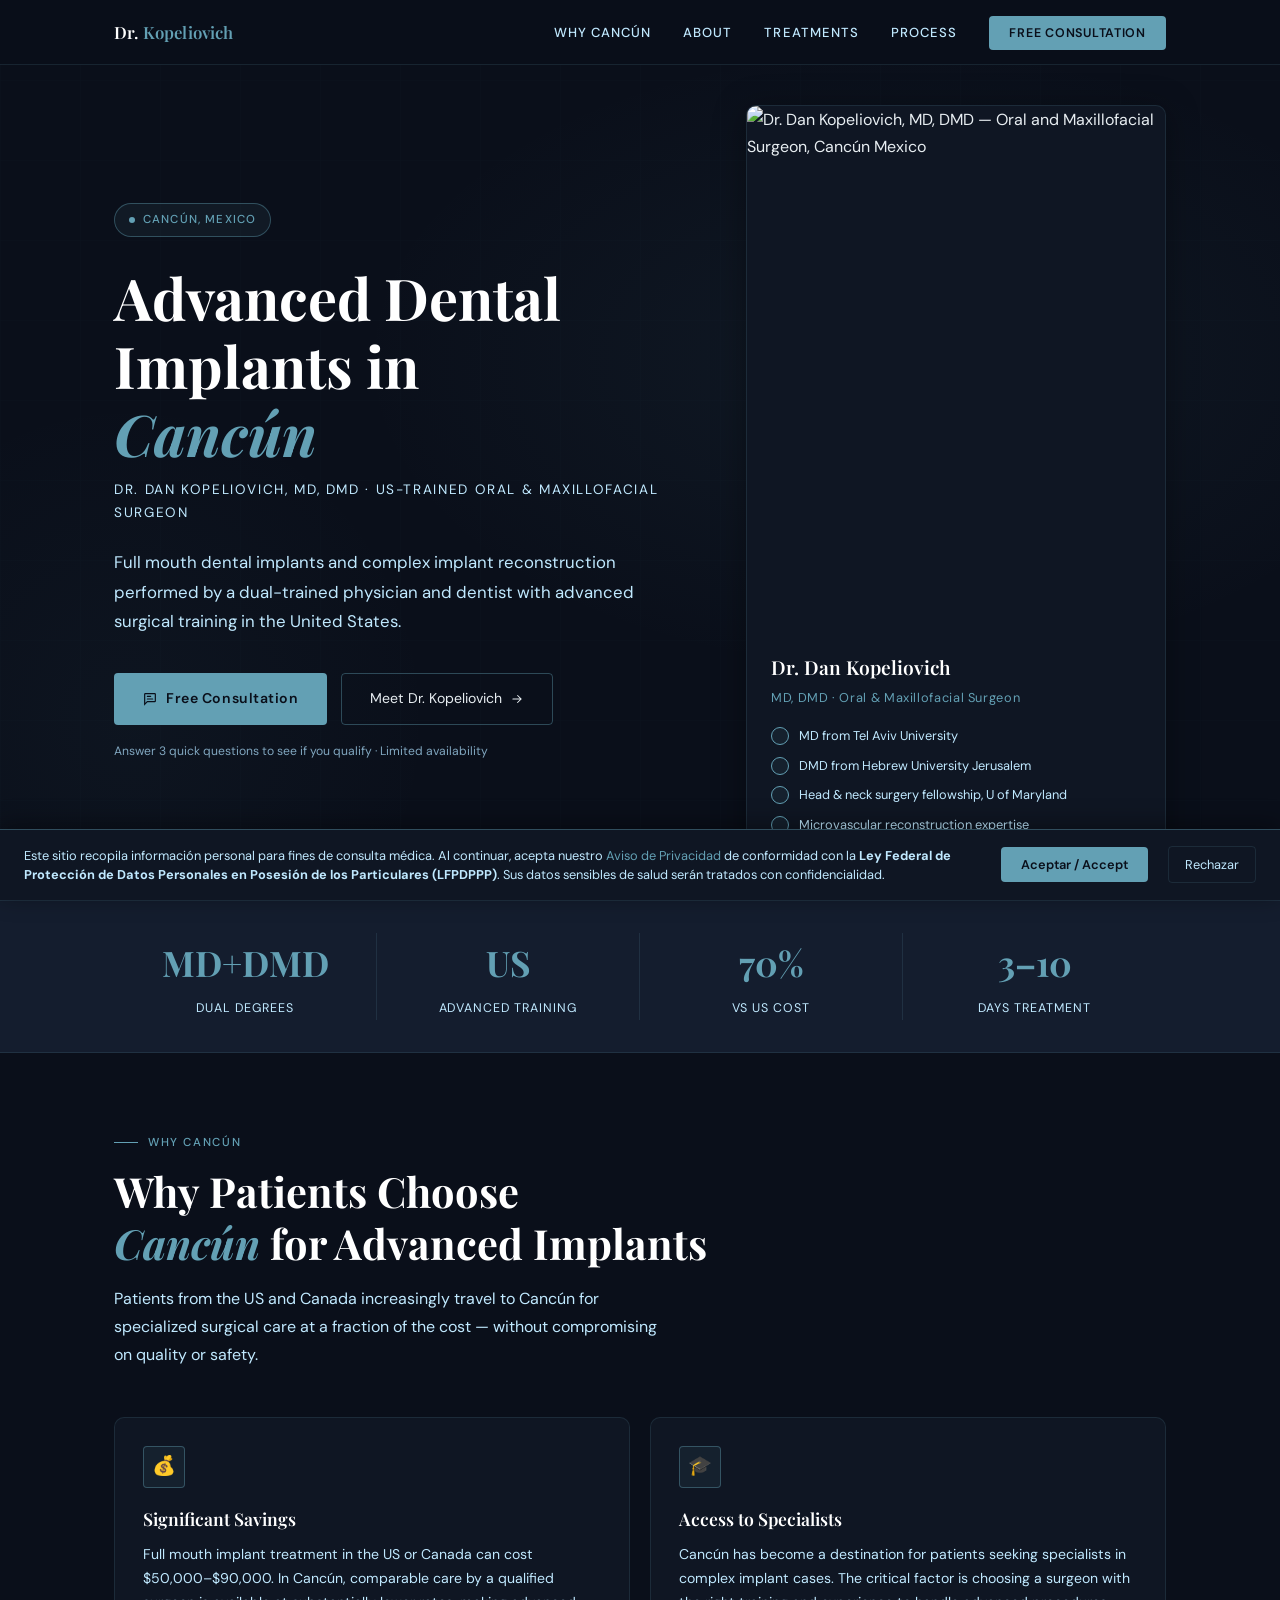
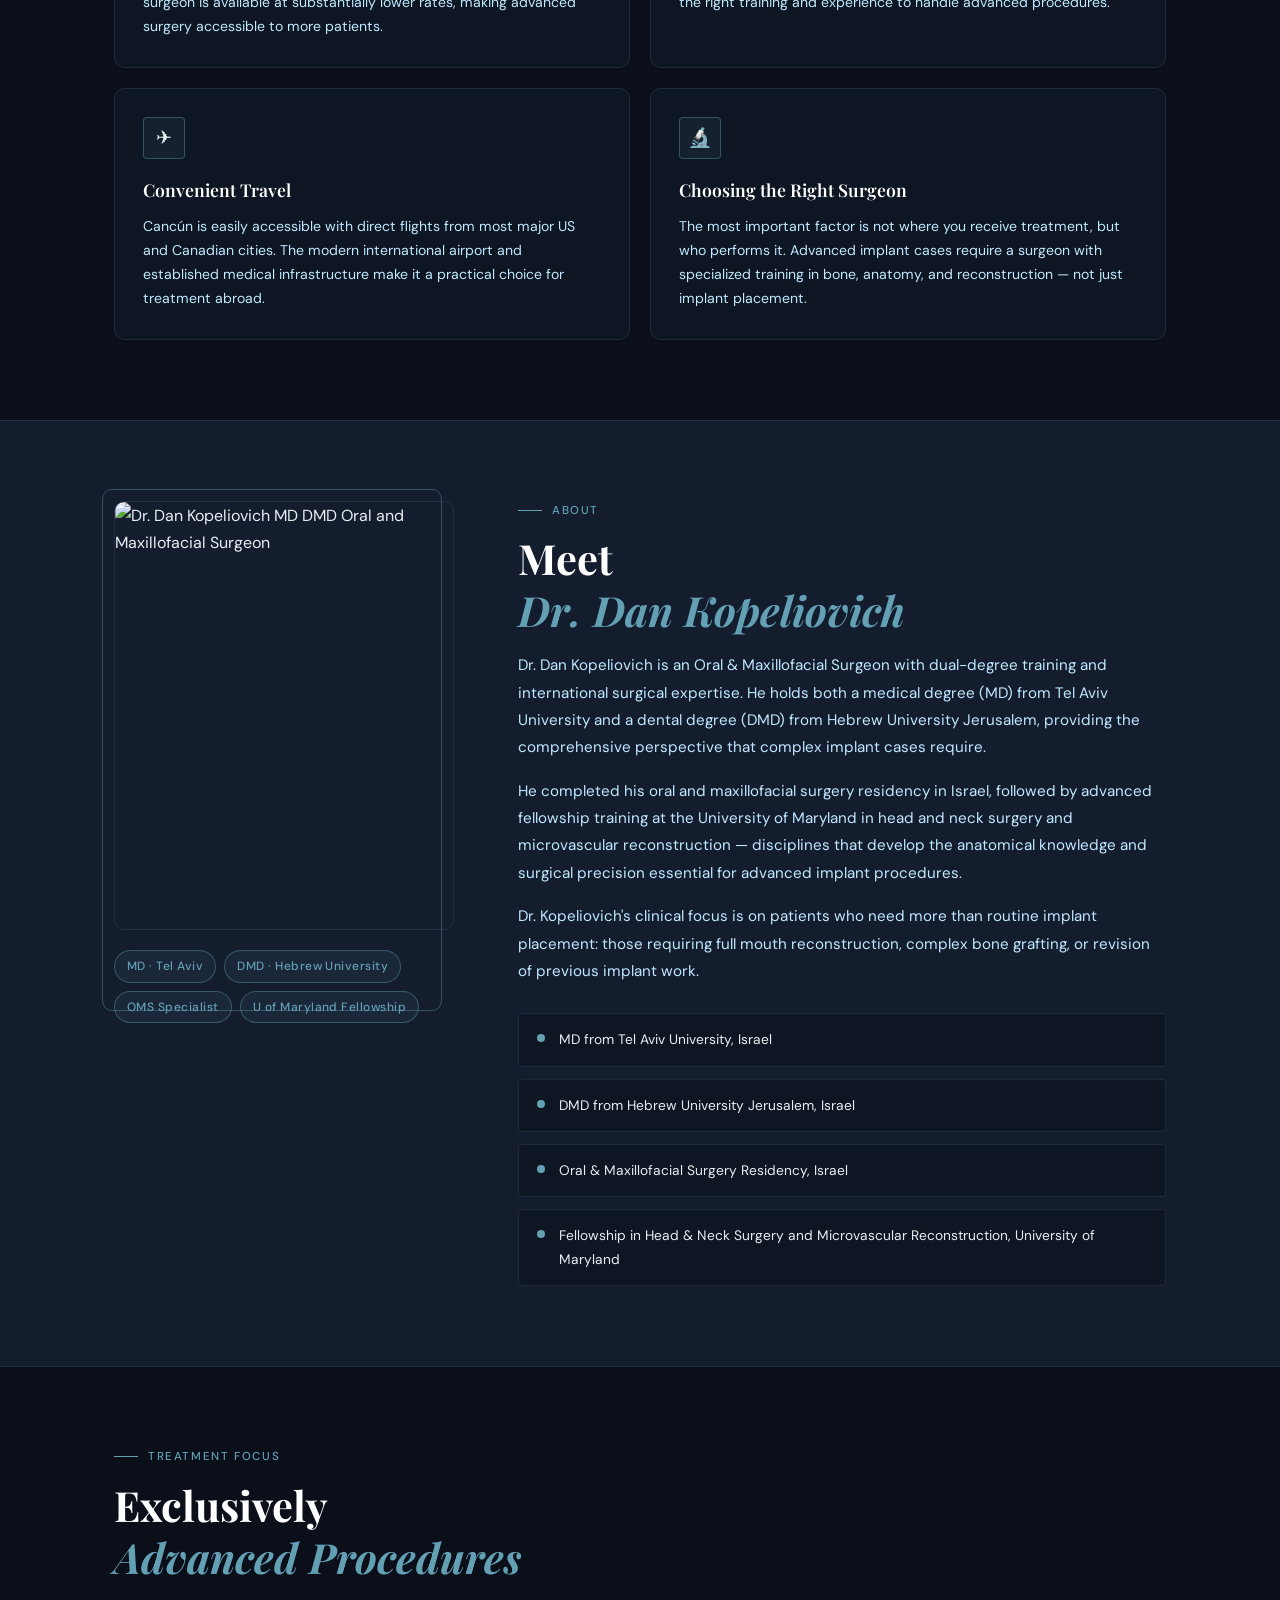
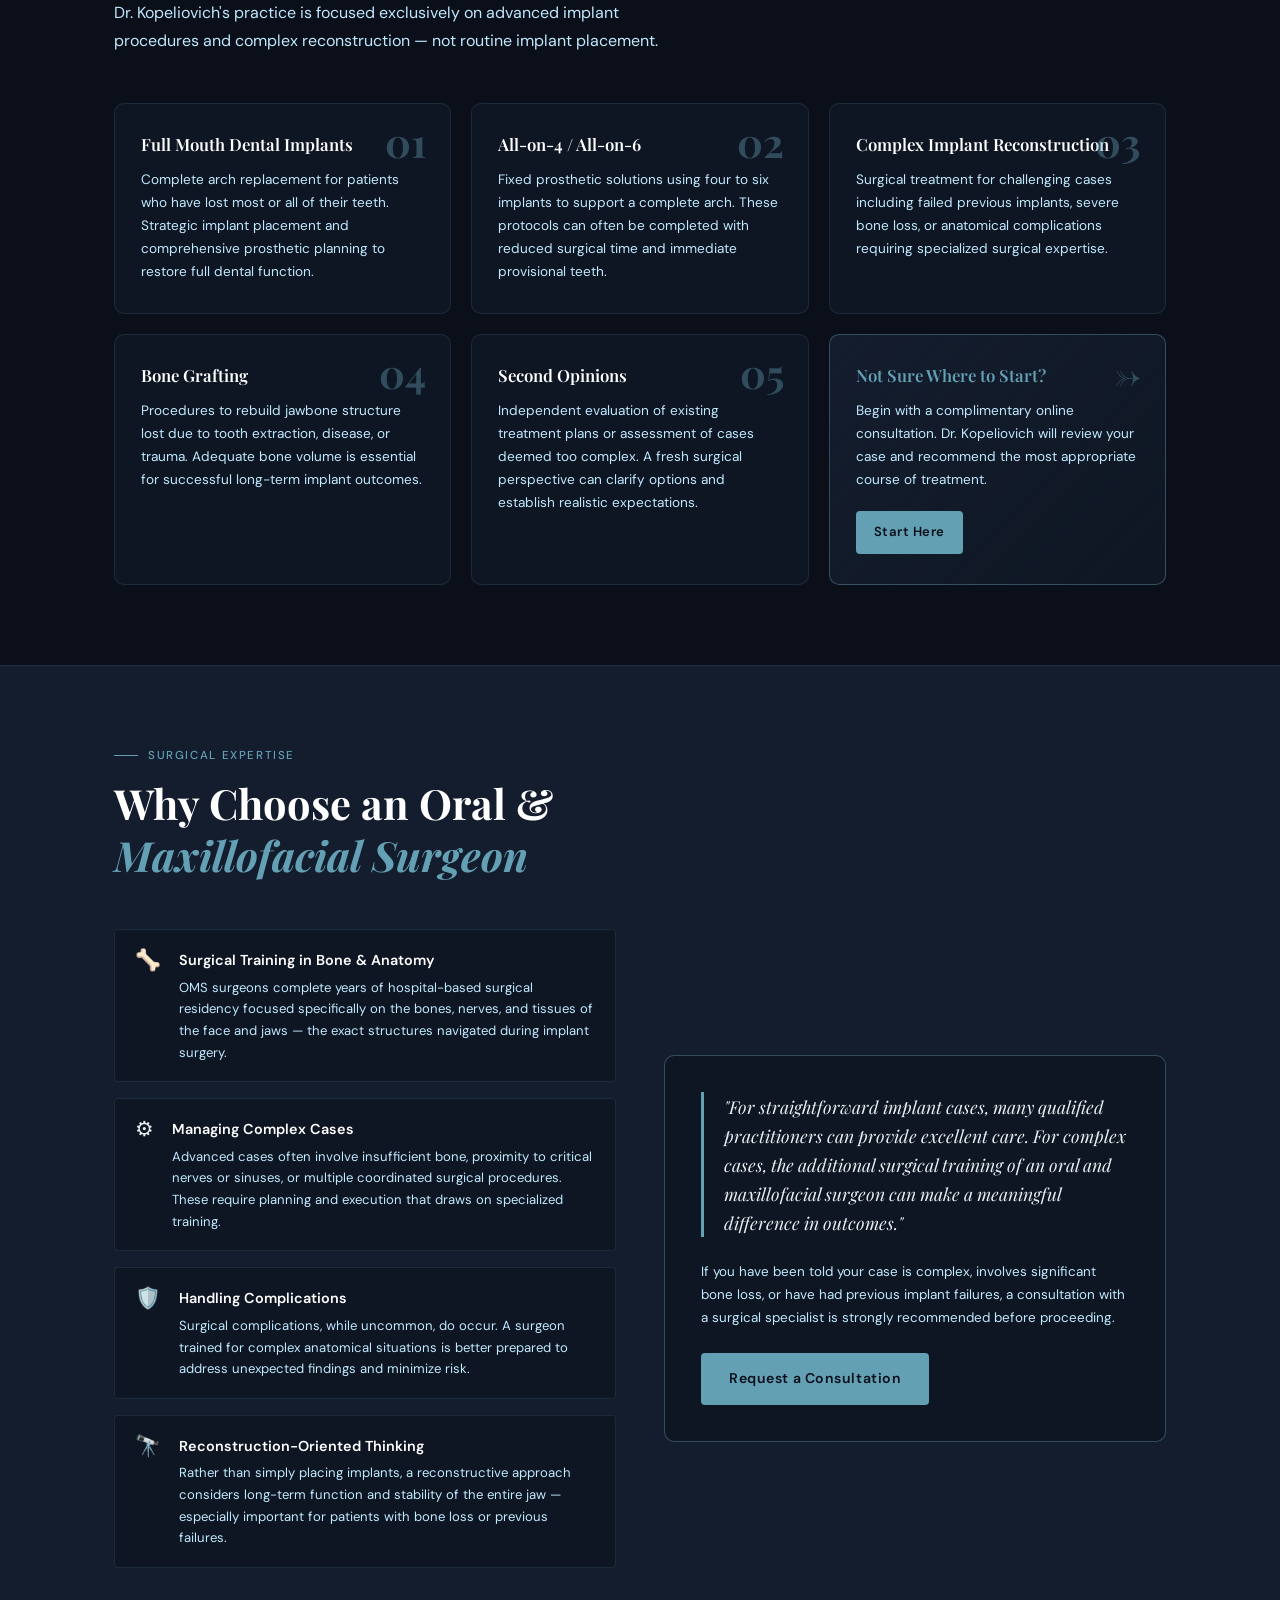
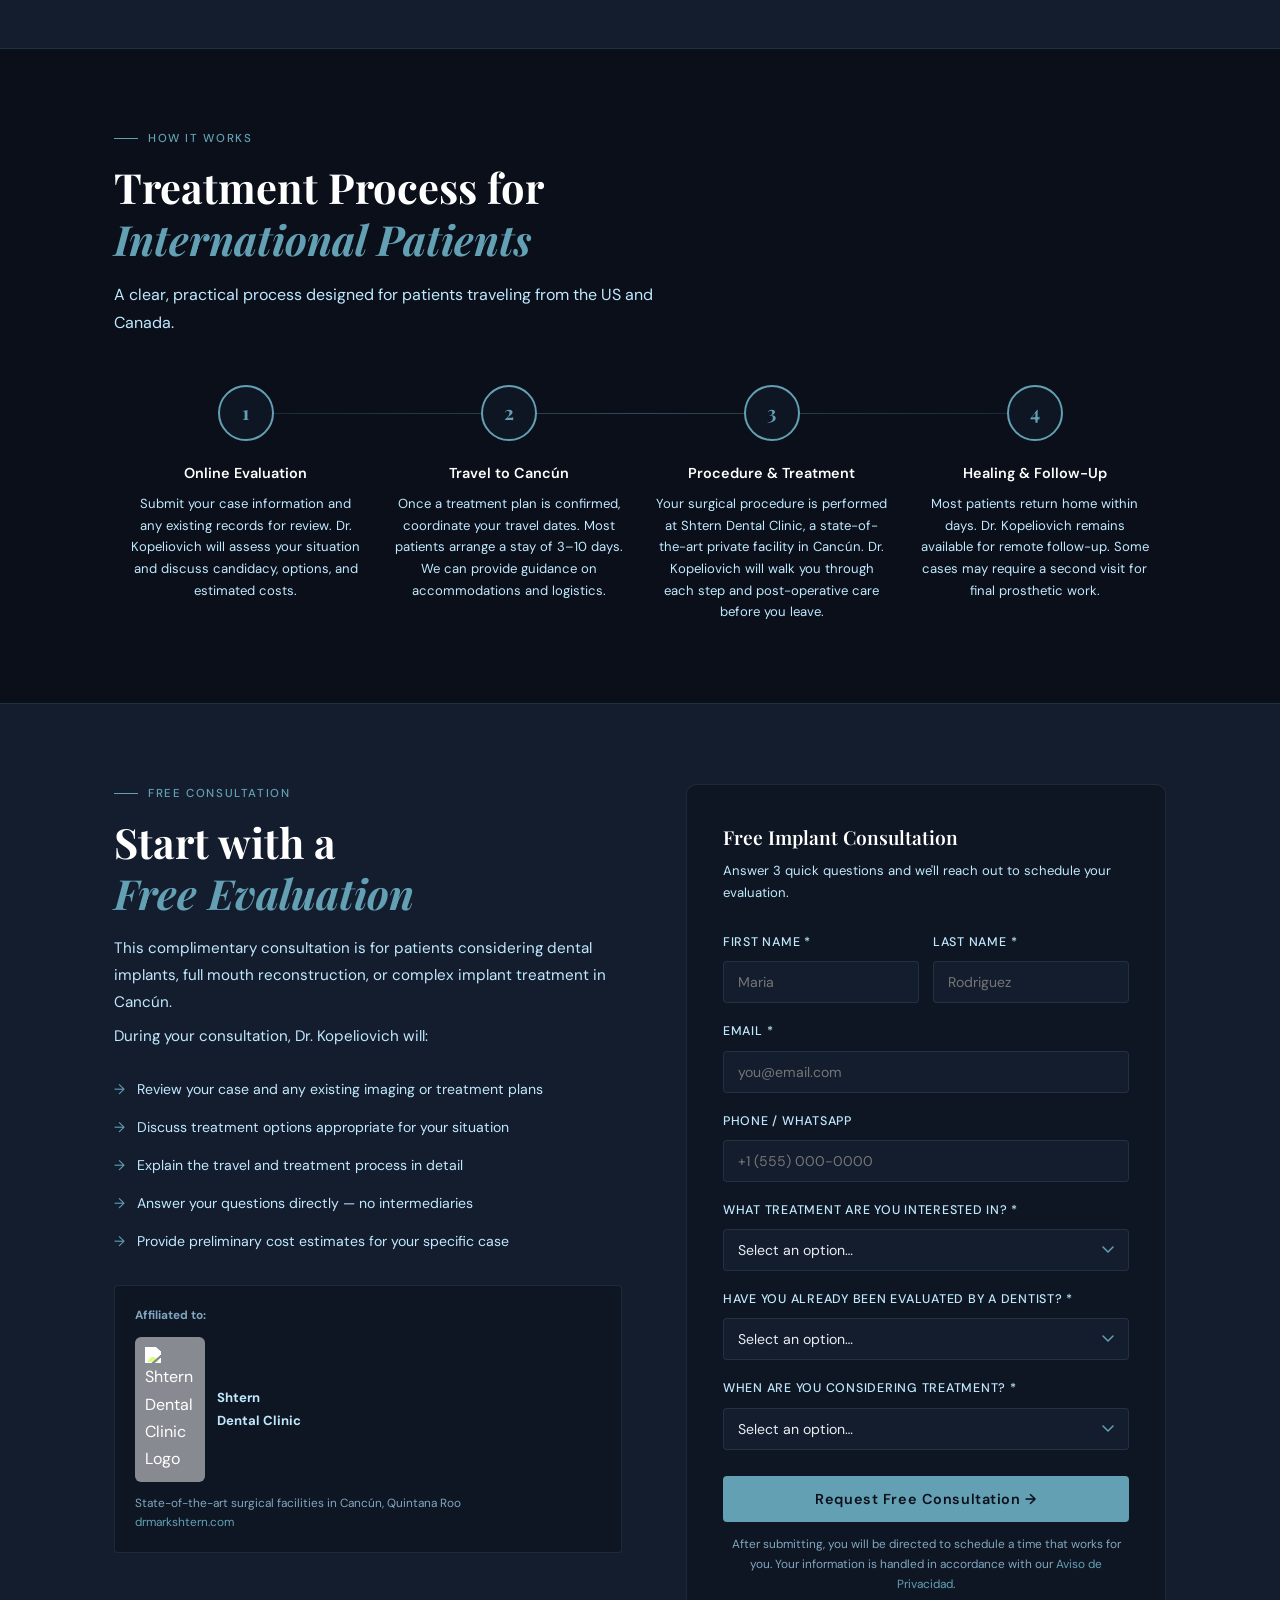
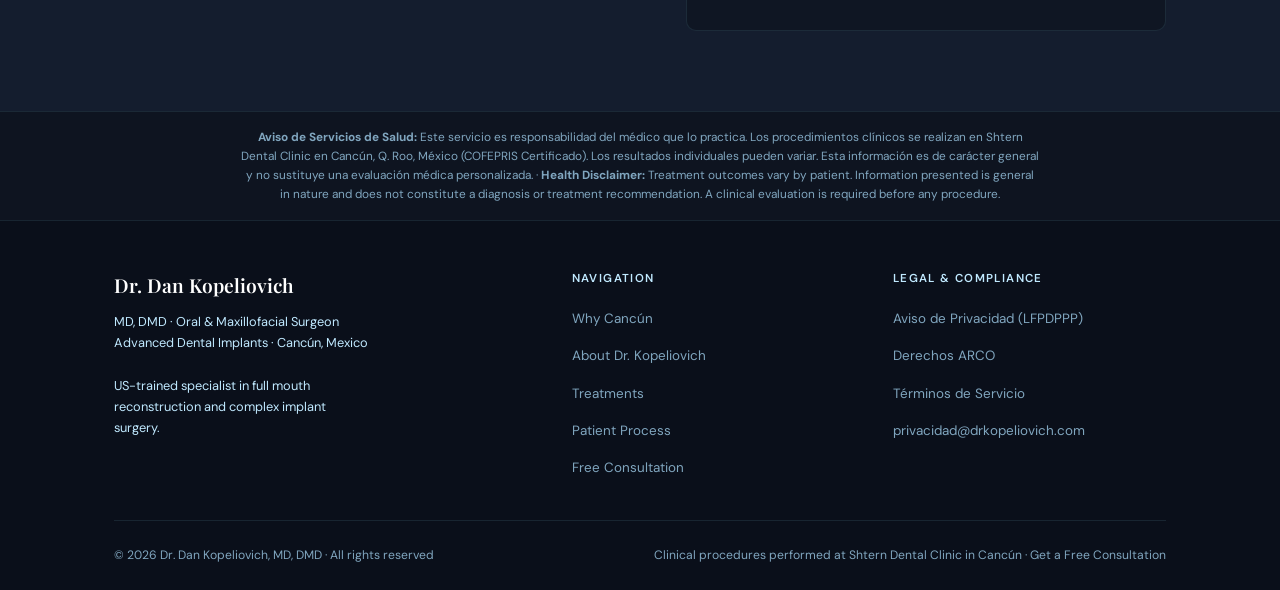
==== commit 5743eac8: "Remove 'Mark' from clinic name - use 'Shtern Dental Clinic' - Update all references from 'Mark Shter" ====
--- a/index.html
+++ b/index.html
@@ -847,7 +847,7 @@
       <div class="process-step">
         <div class="step-circle" aria-label="Step 3">3</div>
         <p class="step-title">Procedure &amp; Treatment</p>
-        <p class="step-body">Your surgical procedure is performed at Mark Shtern Dental Clinic, a state-of-the-art private facility in Cancún. Dr. Kopeliovich will walk you through each step and post-operative care before you leave.</p>
+        <p class="step-body">Your surgical procedure is performed at Shtern Dental Clinic, a state-of-the-art private facility in Cancún. Dr. Kopeliovich will walk you through each step and post-operative care before you leave.</p>
       </div>
       <div class="process-step">
         <div class="step-circle" aria-label="Step 4">4</div>
@@ -879,10 +879,10 @@
           <div style="display:flex; align-items:center; gap:12px; margin-bottom:12px;">
             <div style="background:rgba(255,255,255,0.5); padding:10px; border-radius:6px; display:flex; align-items:center; justify-content:center; flex-shrink:0;">
               <img src="https://drmarkshtern.com/wp-content/uploads/2024/07/shtern.transp.negro_.webp"
-                   alt="Mark Shtern Dental Clinic Logo" loading="lazy" width="50" style="opacity:1; filter:brightness(2.2) contrast(1.3);">
+                   alt="Shtern Dental Clinic Logo" loading="lazy" width="50" style="opacity:1; filter:brightness(2.2) contrast(1.3);">
             </div>
             <div>
-              <p style="font-size:.82rem;color:var(--text-muted);font-weight:600;margin:0;"><strong>Mark Shtern<br>Dental Clinic</strong></p>
+              <p style="font-size:.82rem;color:var(--text-muted);font-weight:600;margin:0;"><strong>Shtern<br>Dental Clinic</strong></p>
             </div>
           </div>
           <p style="font-size:.74rem;color:var(--text-dim);line-height:1.6;">State-of-the-art surgical facilities in Cancún, Quintana Roo<br>
@@ -961,7 +961,7 @@
 <div class="health-disclaimer" role="note" aria-label="Health services disclaimer">
   <p>
     <strong>Aviso de Servicios de Salud:</strong> Este servicio es responsabilidad del médico que lo practica.
-    Los procedimientos clínicos se realizan en Mark Shtern Dental Clinic en Cancún, Q. Roo, México (COFEPRIS Certificado).
+    Los procedimientos clínicos se realizan en Shtern Dental Clinic en Cancún, Q. Roo, México (COFEPRIS Certificado).
     Los resultados individuales pueden variar. Esta información es de carácter general y no sustituye una evaluación médica personalizada. ·
     <strong>Health Disclaimer:</strong> Treatment outcomes vary by patient. Information presented is general in nature and does not constitute a diagnosis or treatment recommendation. A clinical evaluation is required before any procedure.
   </p>
@@ -997,7 +997,7 @@
     </div>
     <div class="footer-bottom">
       <p>© <span id="year"></span> Dr. Dan Kopeliovich, MD, DMD · All rights reserved</p>
-      <p>Clinical procedures performed at Mark Shtern Dental Clinic in Cancún · <a href="#consultation">Get a Free Consultation</a></p>
+      <p>Clinical procedures performed at Shtern Dental Clinic in Cancún · <a href="#consultation">Get a Free Consultation</a></p>
     </div>
   </div>
 </footer>
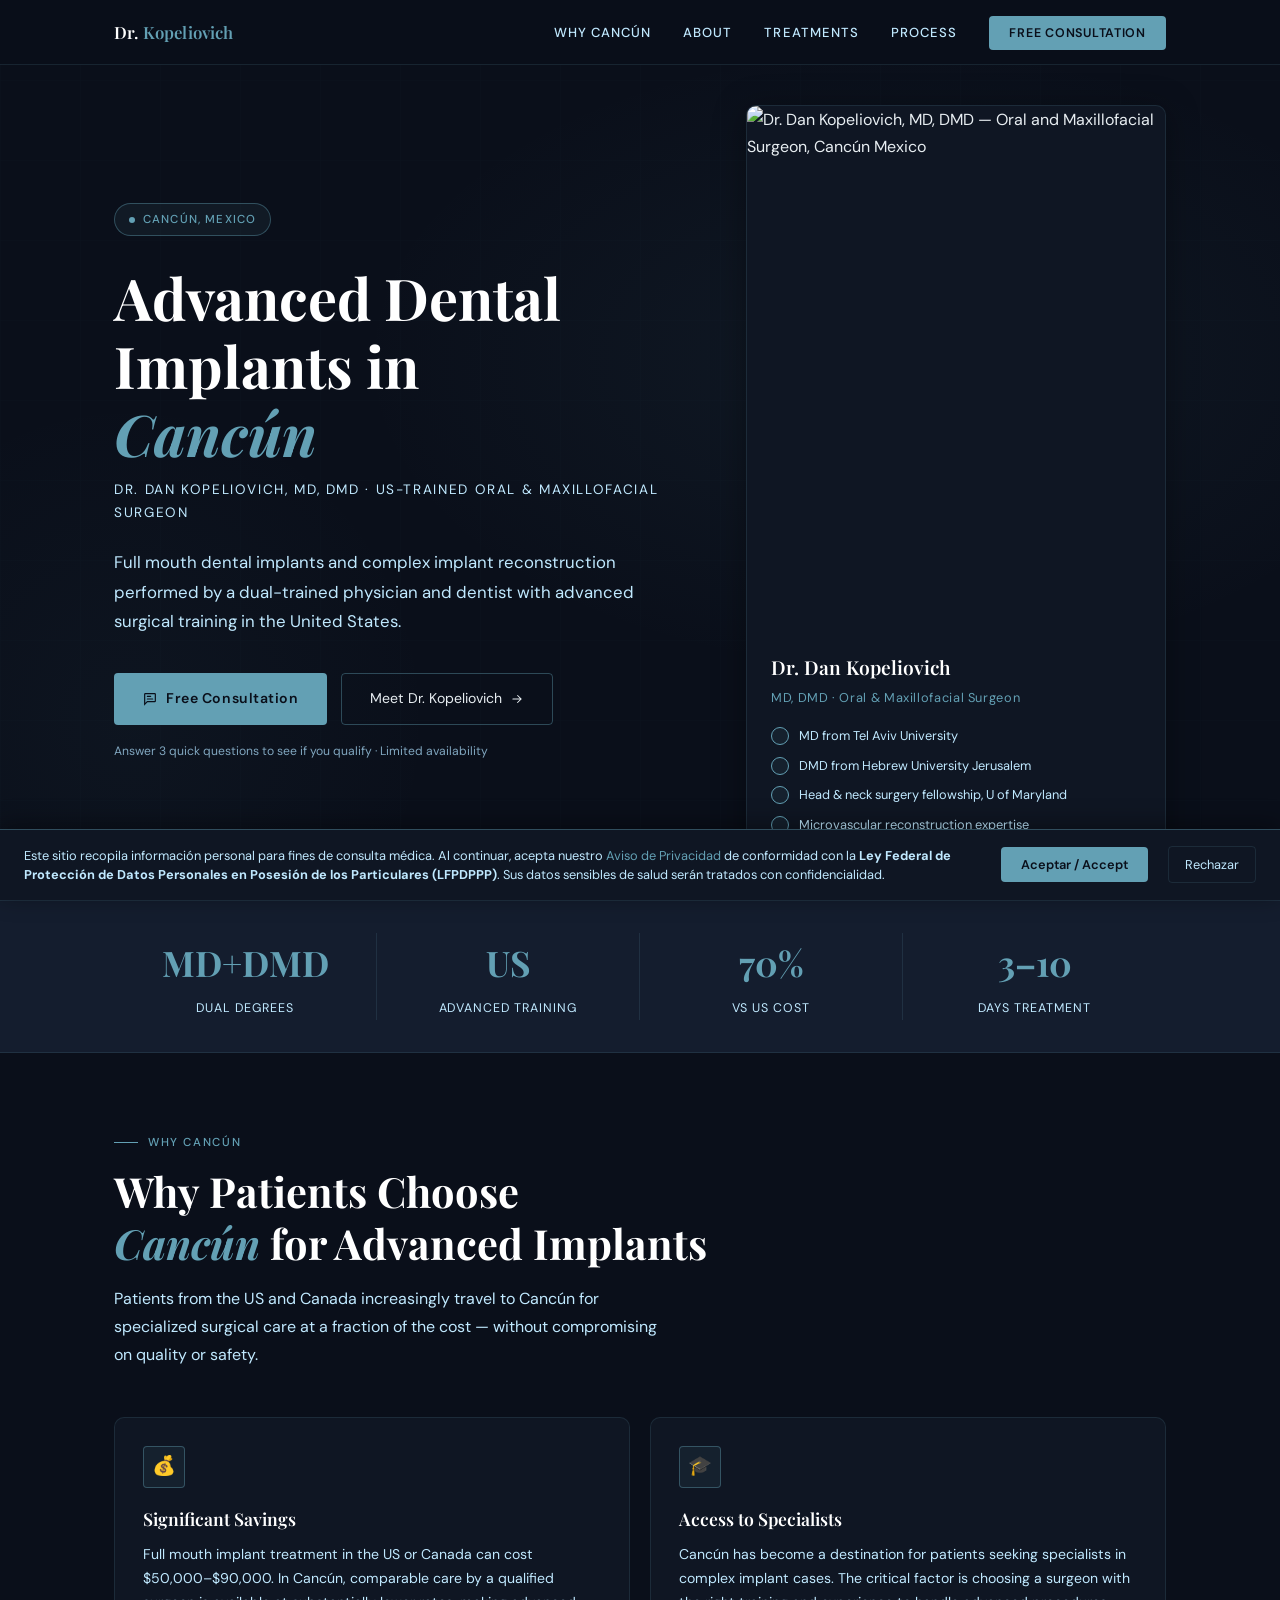
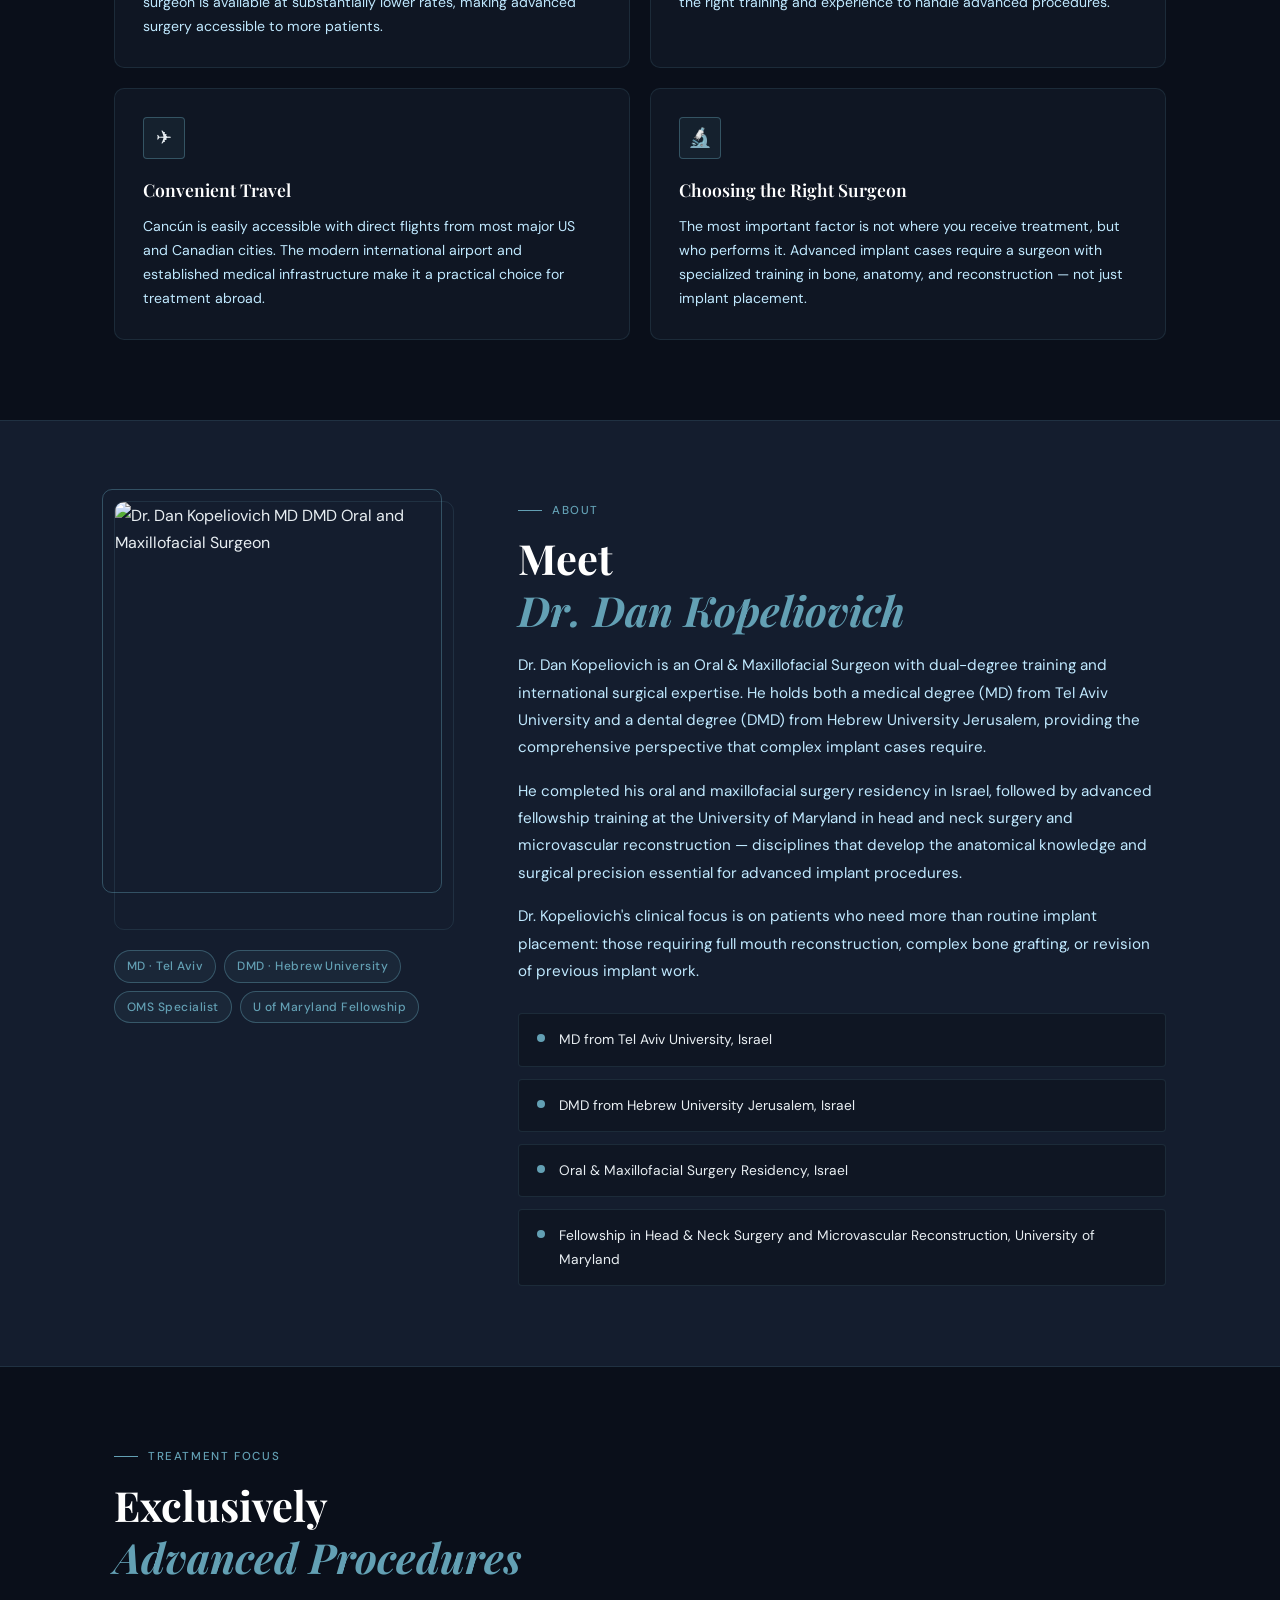
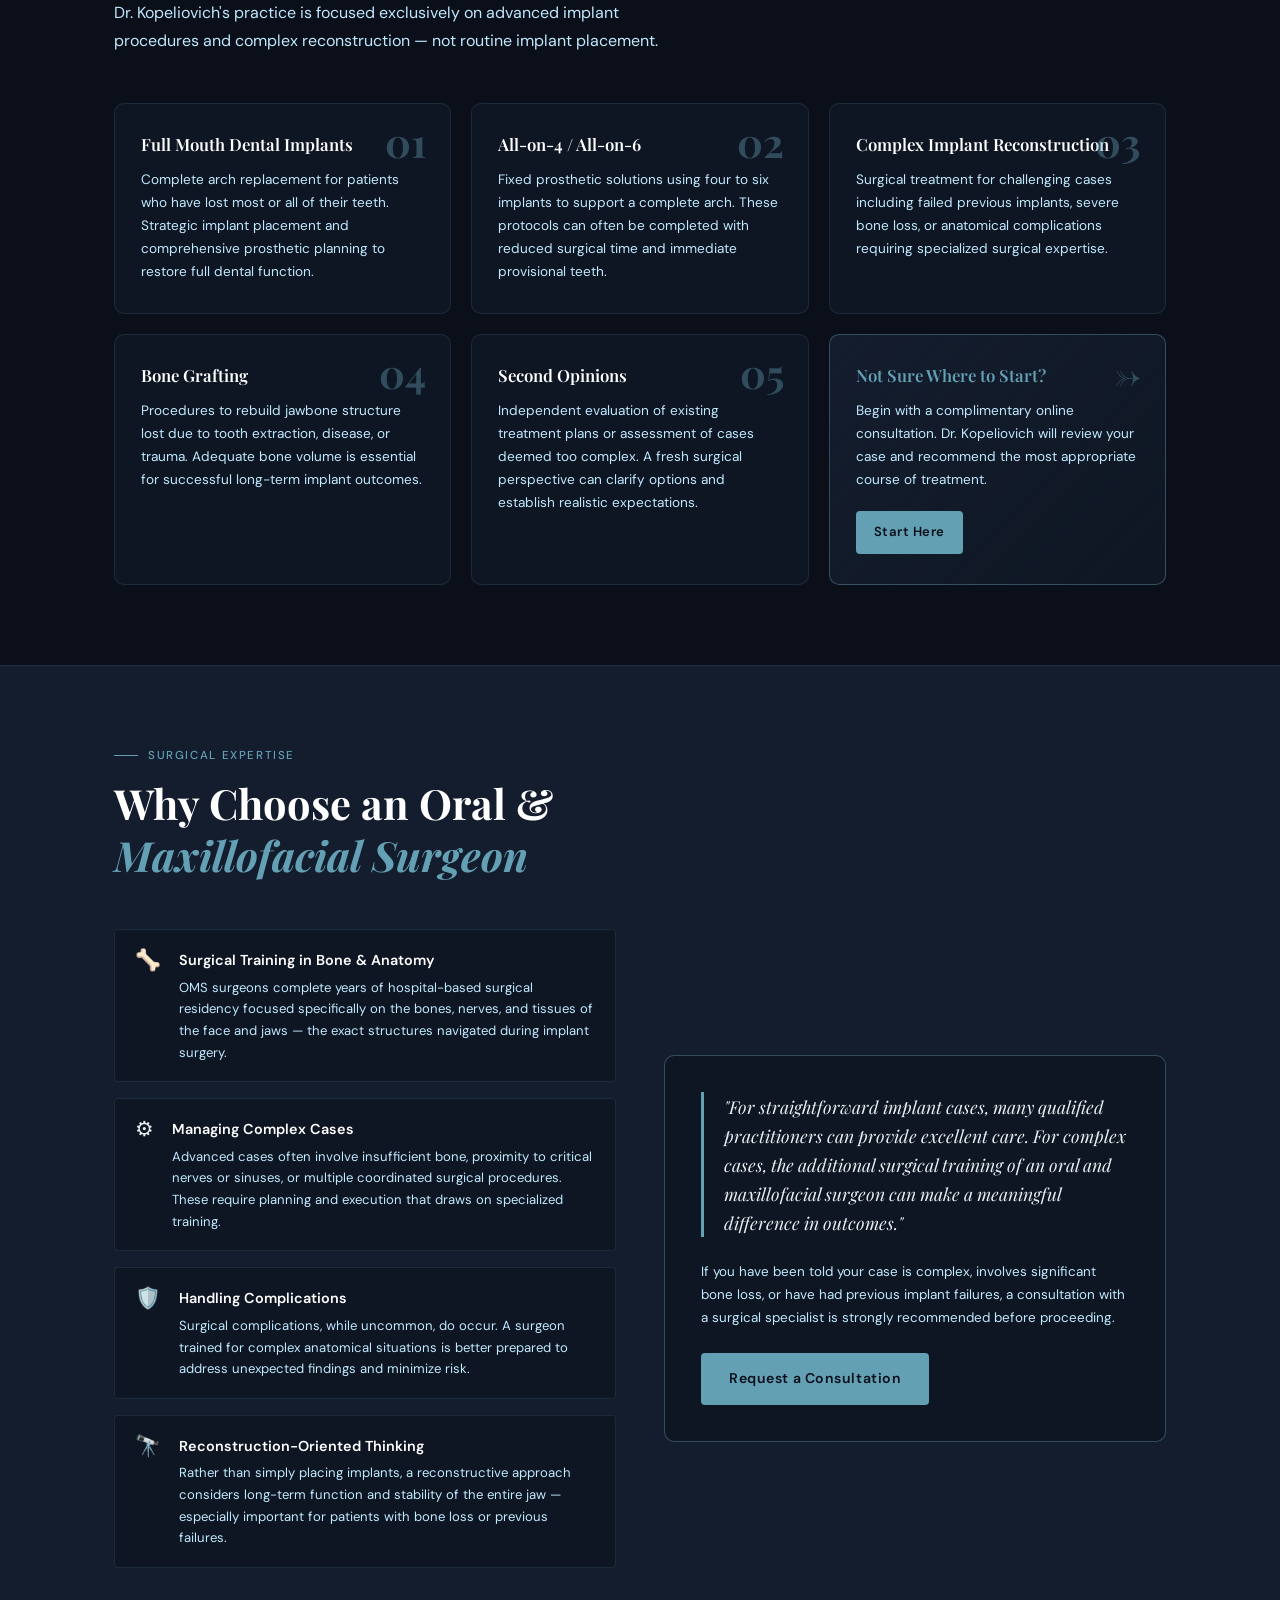
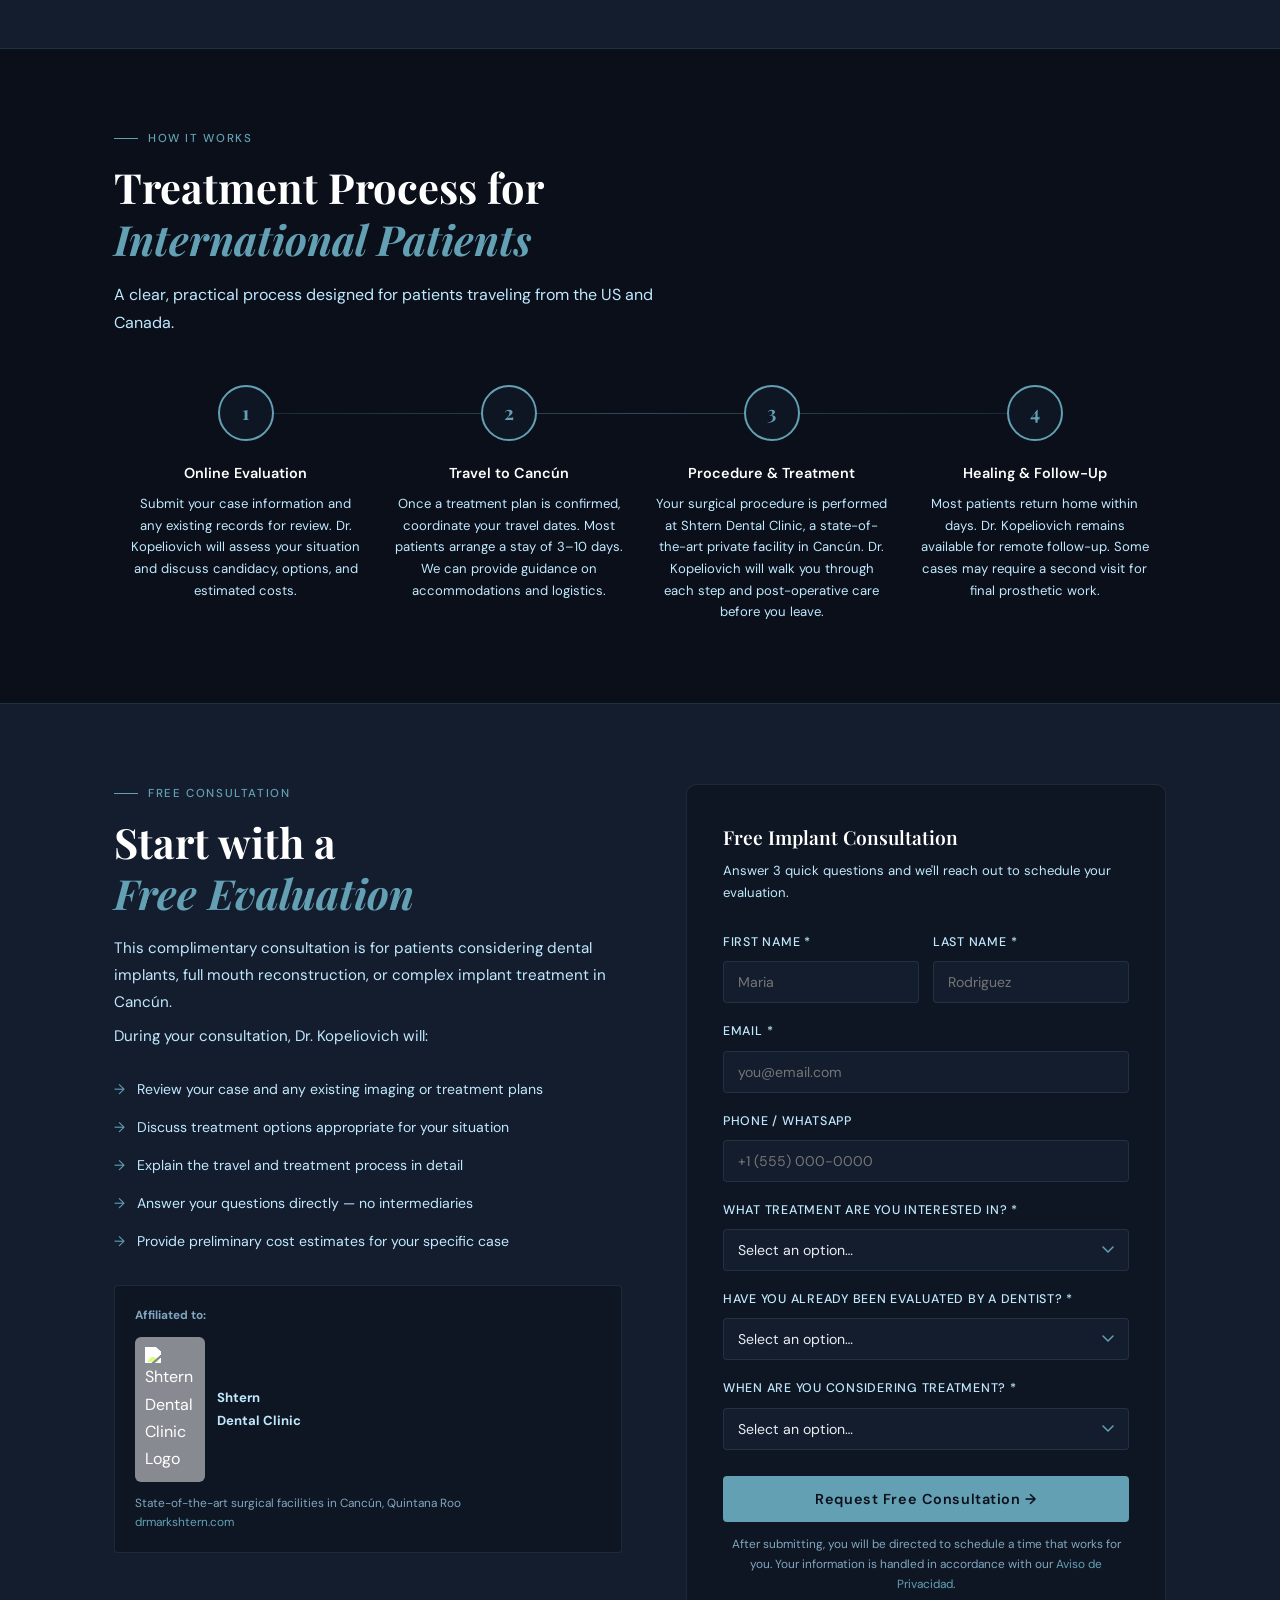
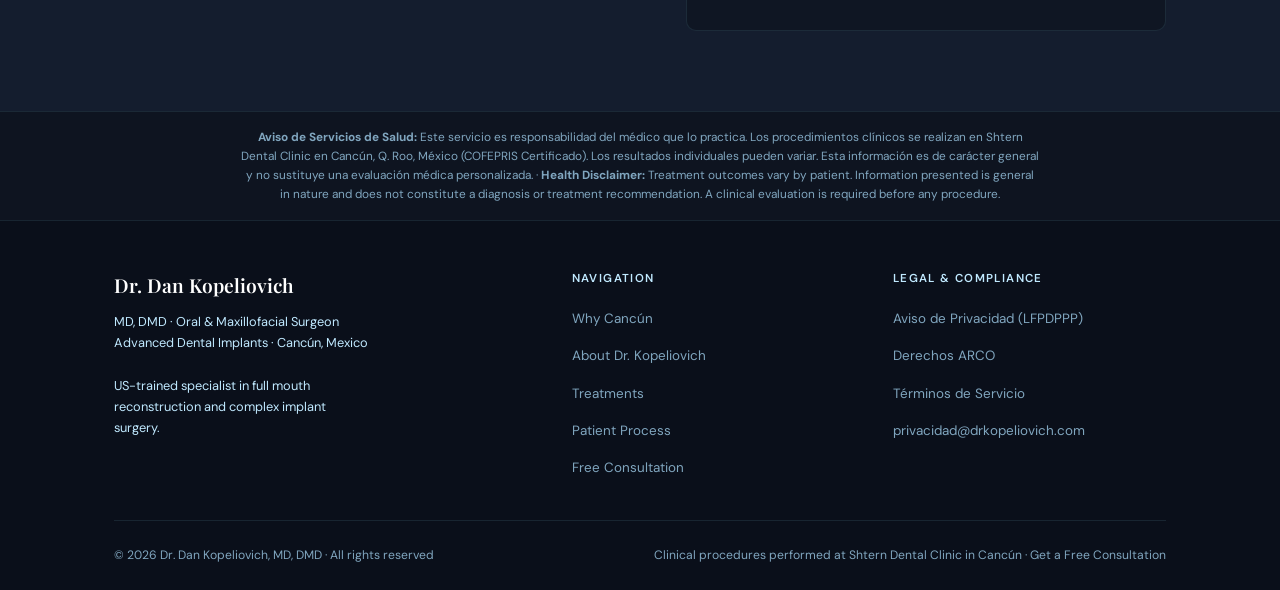
==== commit 34174616: "Fix decorative line overlapping OMS Specialist tag - Adjust about-img-accent bottom position from 12" ====
--- a/index.html
+++ b/index.html
@@ -320,7 +320,7 @@
       border: 1px solid var(--border);
     }
     .about-img-accent {
-      position: absolute; top: -12px; left: -12px; right: 12px; bottom: 12px;
+      position: absolute; top: -12px; left: -12px; right: 12px; bottom: 130px;
       border: 1px solid var(--border-hi); border-radius: var(--radius-lg);
       pointer-events: none;
     }
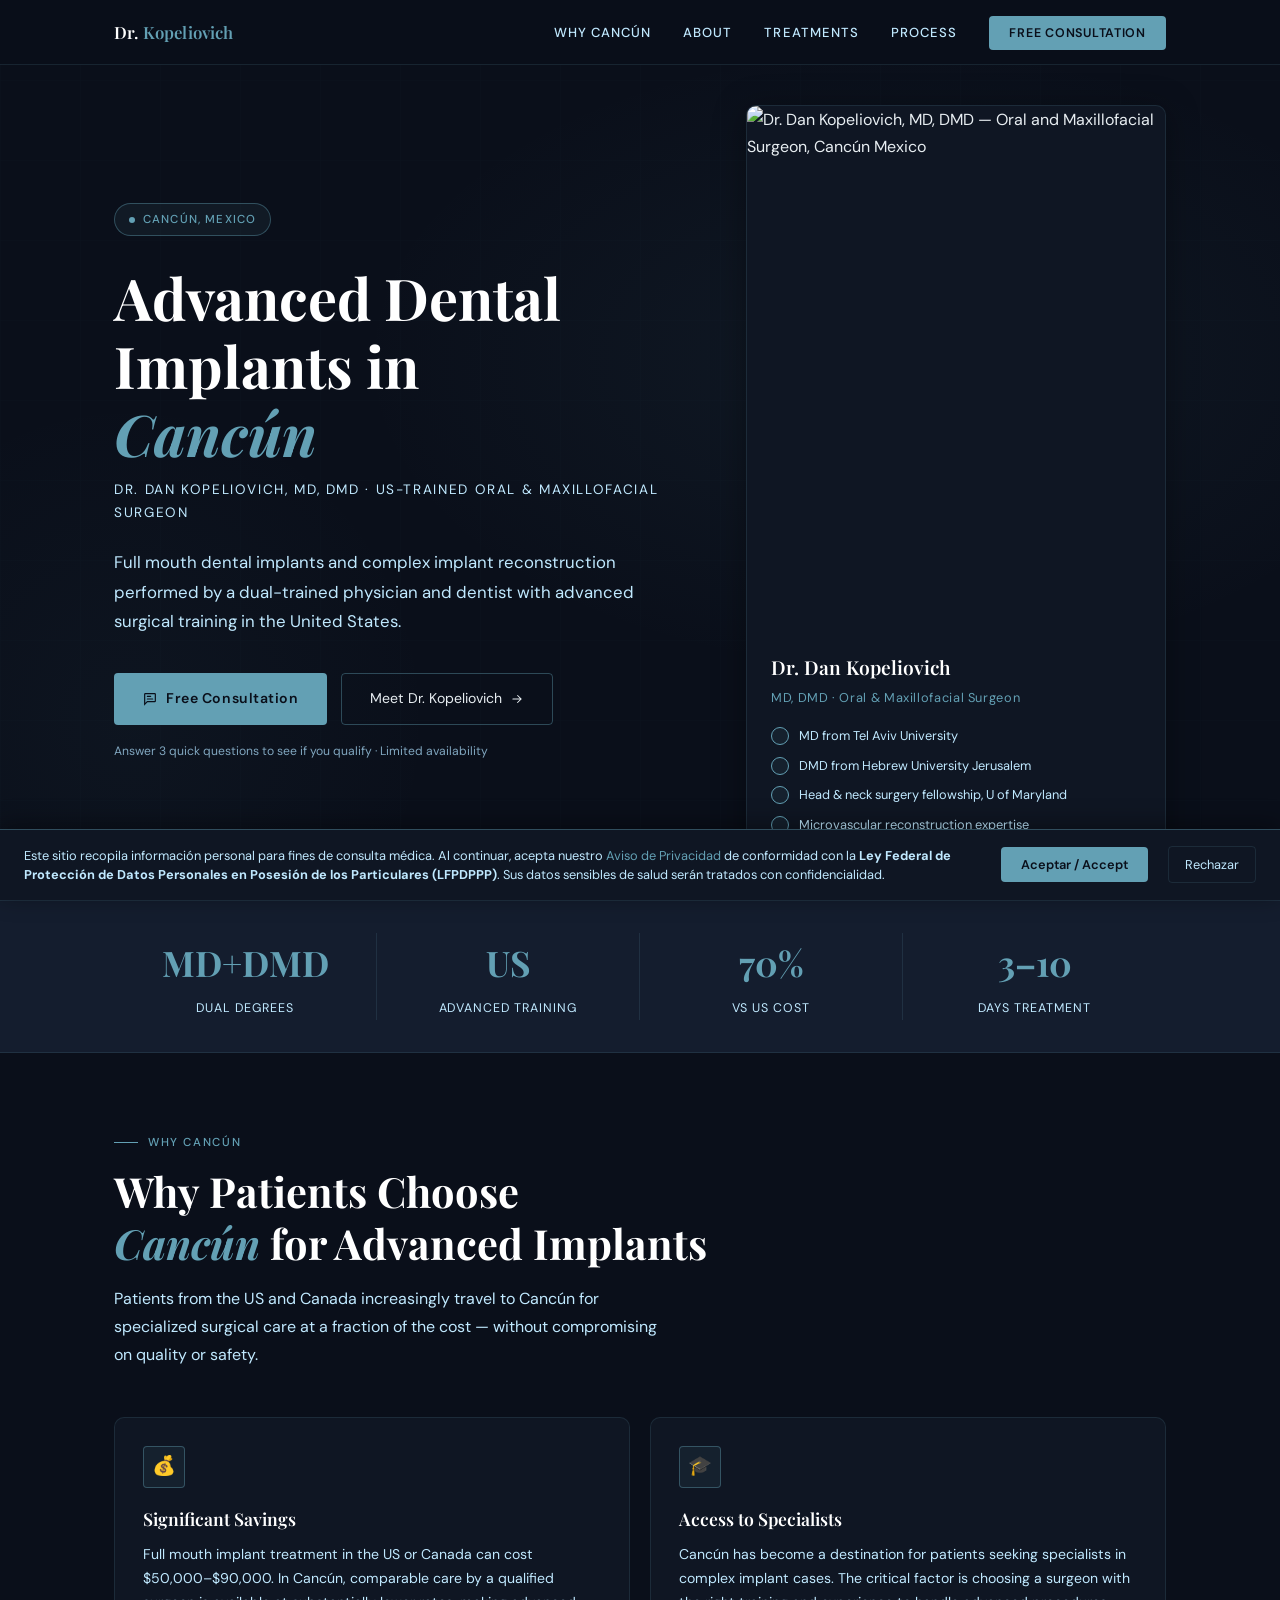
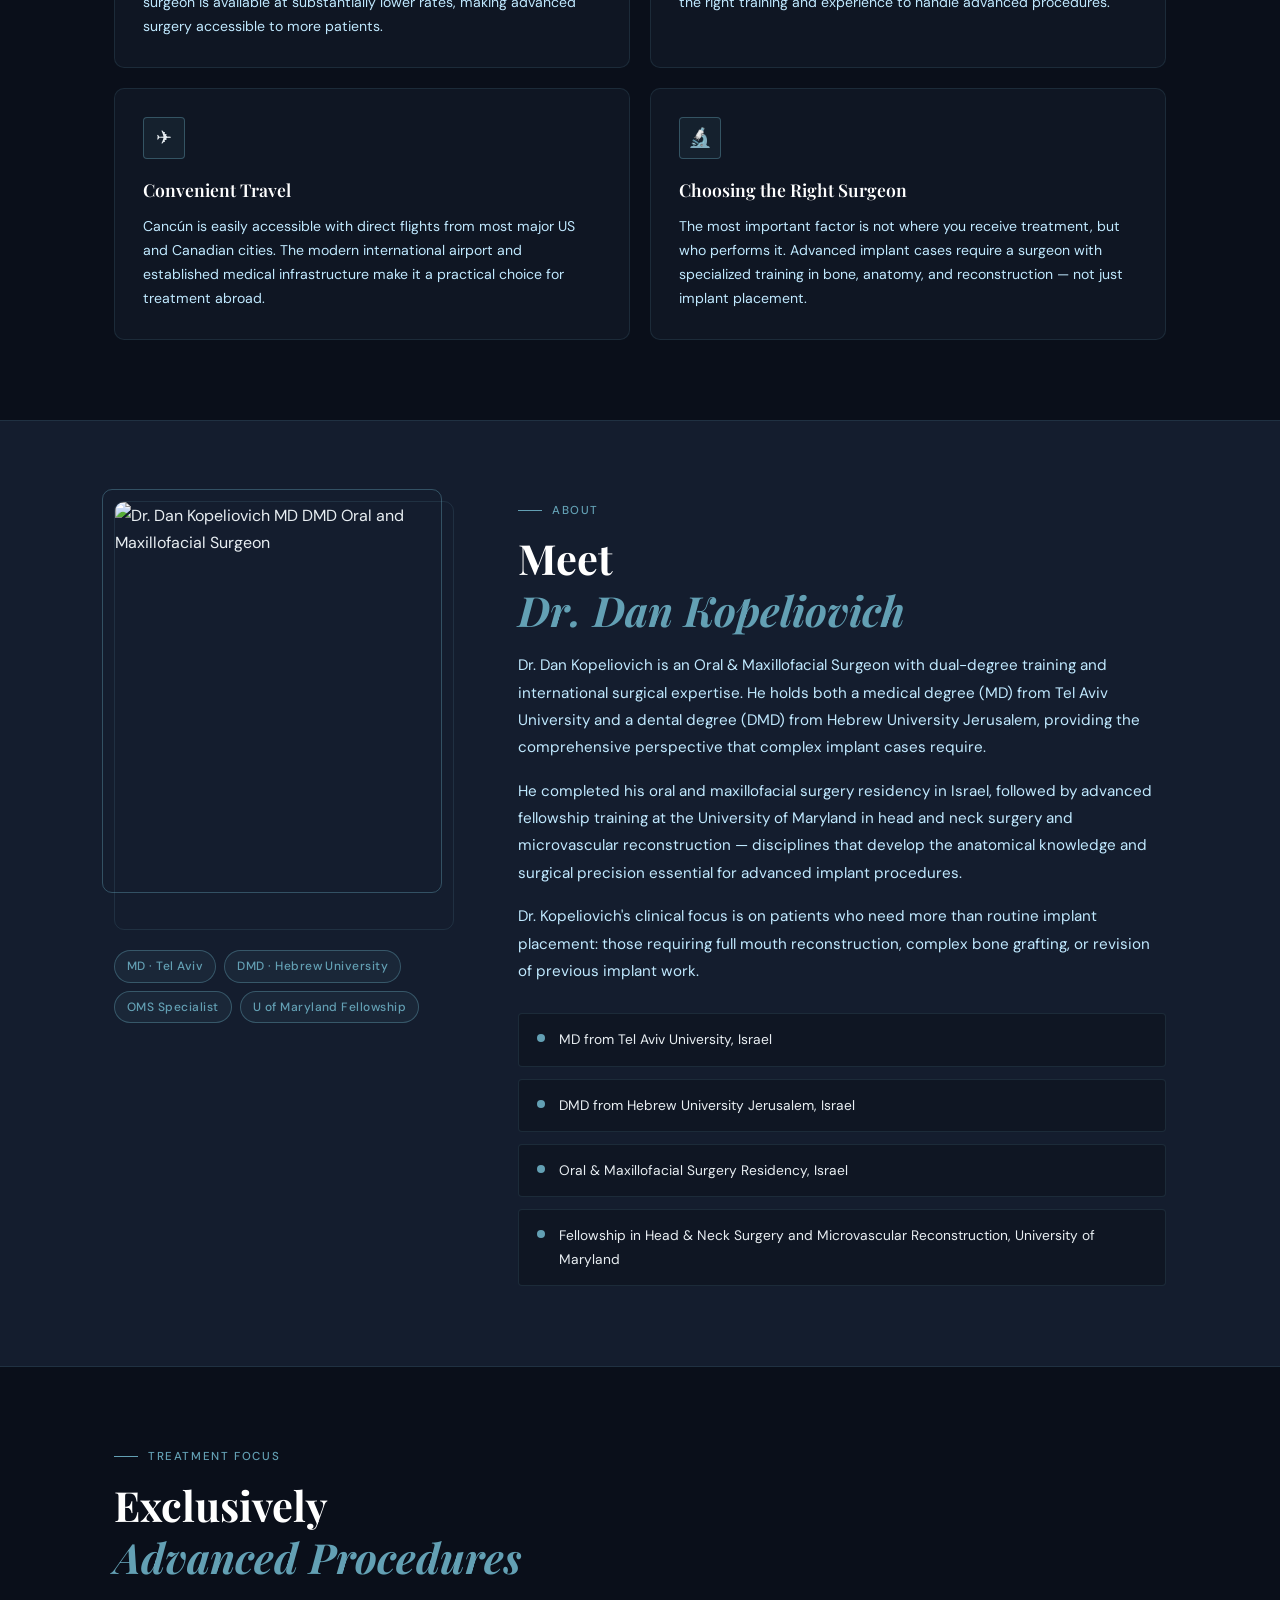
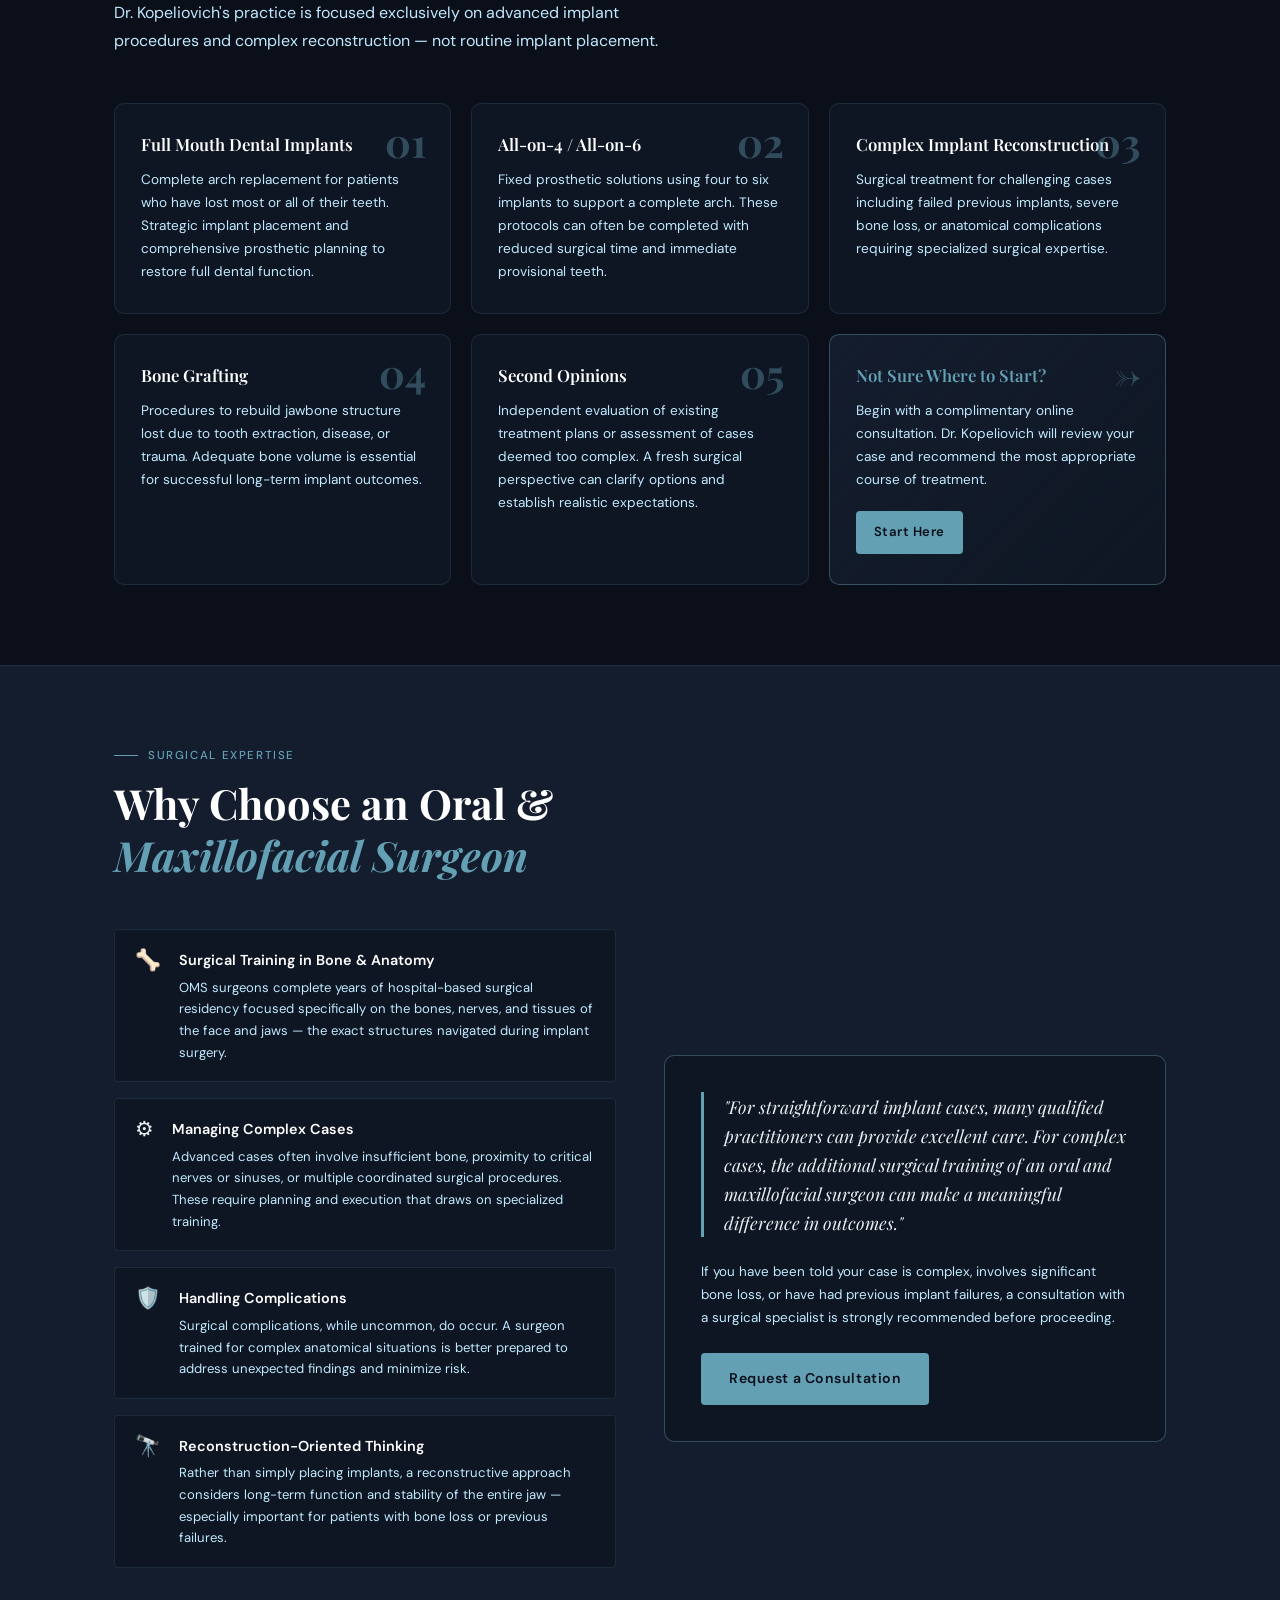
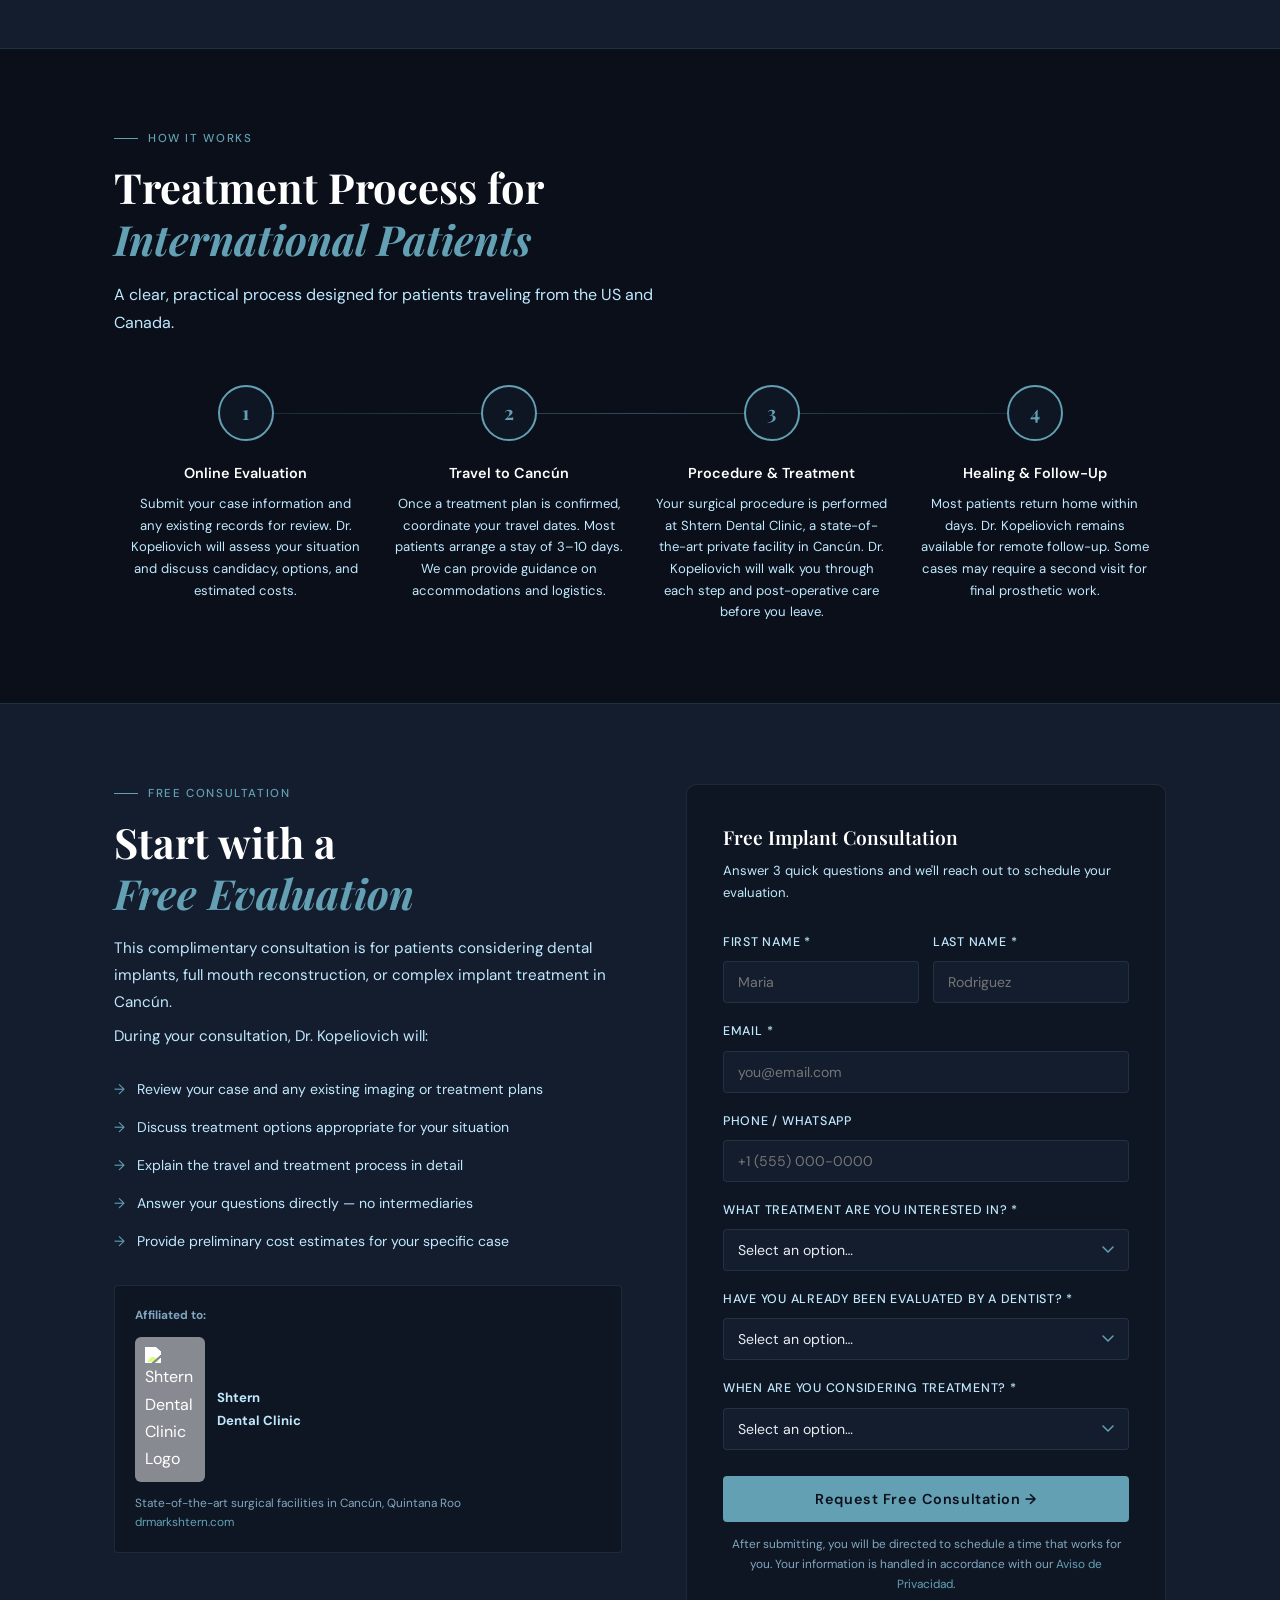
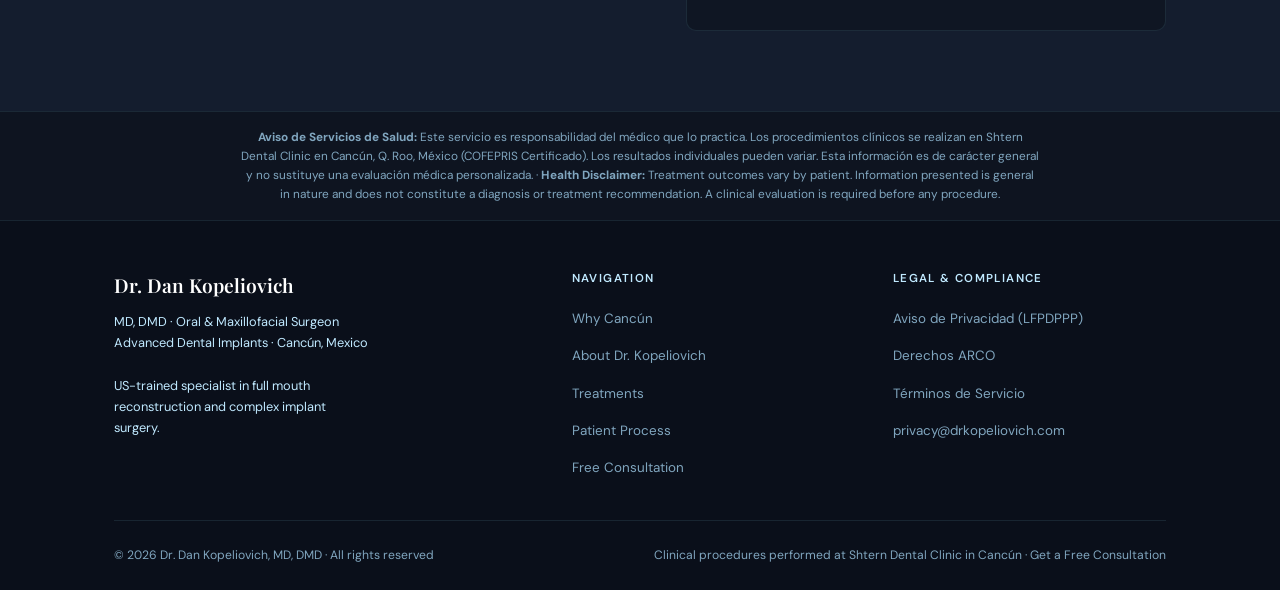
==== commit c6b2a5dc: "Change privacy email from privacidad@ to privacy@ - Replace privacidad@drkopeliovich.com with privac" ====
--- a/index.html
+++ b/index.html
@@ -991,7 +991,7 @@
           <li><a href="privacy.html">Aviso de Privacidad (LFPDPPP)</a></li>
           <li><a href="privacy.html#arco">Derechos ARCO</a></li>
           <li><a href="terms.html">Términos de Servicio</a></li>
-          <li><a href="mailto:privacidad@drkopeliovich.com">privacidad@drkopeliovich.com</a></li>
+          <li><a href="mailto:privacy@drkopeliovich.com">privacy@drkopeliovich.com</a></li>
         </ul>
       </div>
     </div>
